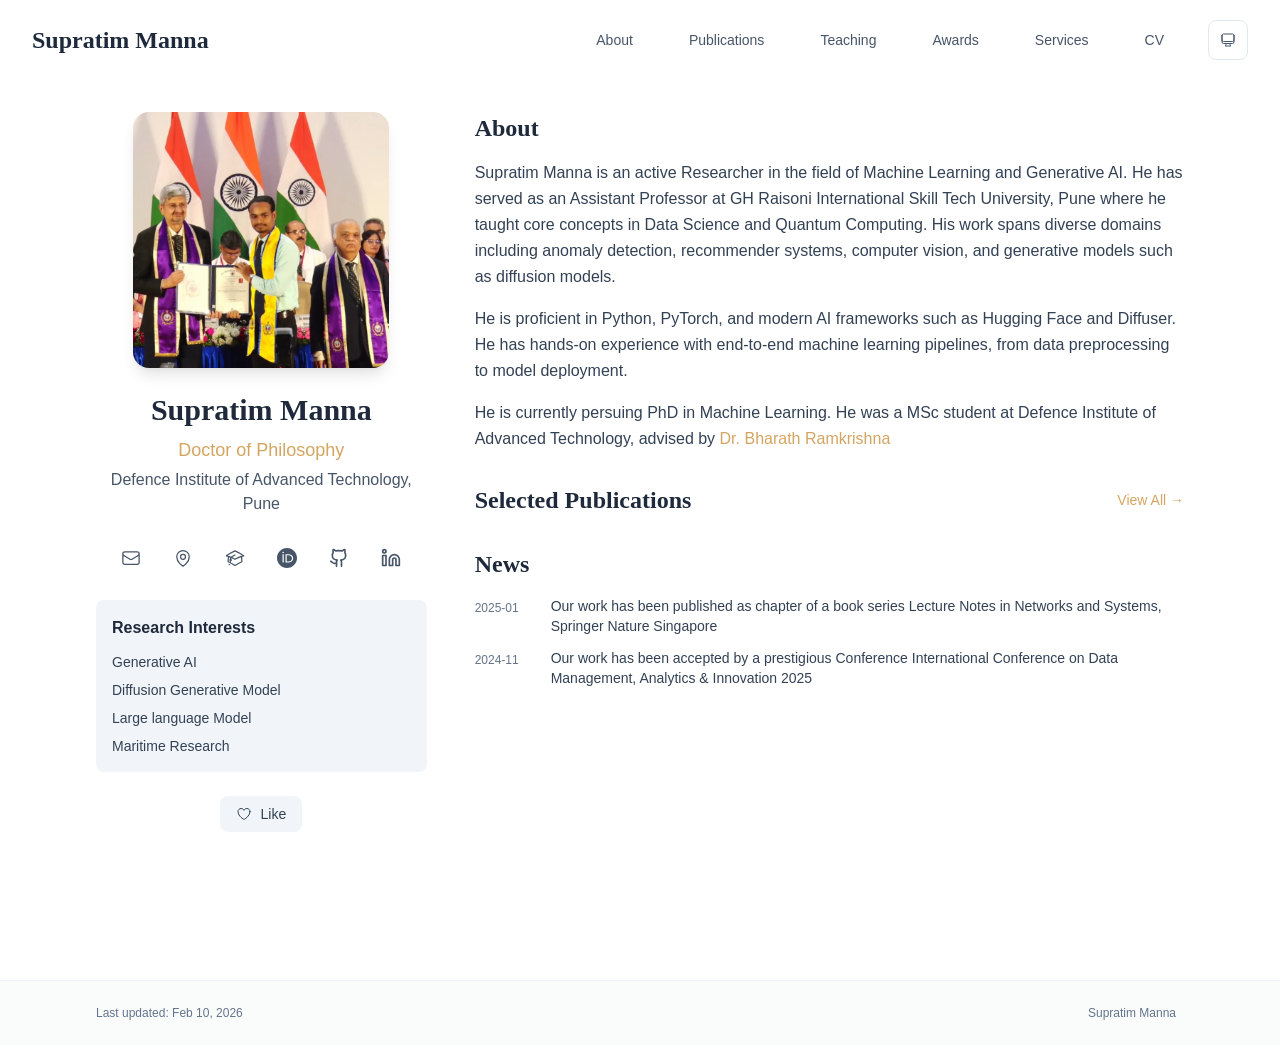
==== index.html @ c7bc778b "Deploy" ====
<!DOCTYPE html><html lang="en" class="scroll-smooth"><head><meta charSet="utf-8"/><meta name="viewport" content="width=device-width, initial-scale=1"/><link rel="preload" as="image" href="/bio.jpg"/><link rel="stylesheet" href="/_next/static/css/f2a56c2fcc7c118e.css" data-precedence="next"/><link rel="preload" as="script" fetchPriority="low" href="/_next/static/chunks/webpack-af78f5c2c11af041.js"/><script src="/_next/static/chunks/4bd1b696-70b6d399998de86a.js" async=""></script><script src="/_next/static/chunks/684-5aaa8290a129f299.js" async=""></script><script src="/_next/static/chunks/main-app-3a4cf48eef5fb56a.js" async=""></script><script src="/_next/static/chunks/17-9c04c9413a9f9f1f.js" async=""></script><script src="/_next/static/chunks/874-6cc630662f3664af.js" async=""></script><script src="/_next/static/chunks/862-15038af301665bb3.js" async=""></script><script src="/_next/static/chunks/app/layout-b18c815199030b2a.js" async=""></script><script src="/_next/static/chunks/178-595a94b9af1e67b5.js" async=""></script><script src="/_next/static/chunks/748-b0753eeaf12cb586.js" async=""></script><script src="/_next/static/chunks/app/page-dafe86aa1d541229.js" async=""></script><link rel="icon" href="/favicon.svg" type="image/svg+xml"/><link rel="dns-prefetch" href="https://google-fonts.jialeliu.com"/><link rel="preconnect" href="https://google-fonts.jialeliu.com" crossorigin=""/><link rel="preload" as="style" href="https://google-fonts.jialeliu.com/css2?family=Inter:wght@300;400;500;600;700&amp;family=Crimson+Text:ital,wght@0,400;0,600;1,400&amp;display=swap"/><link rel="stylesheet" id="gfonts-css" href="https://google-fonts.jialeliu.com/css2?family=Inter:wght@300;400;500;600;700&amp;family=Crimson+Text:ital,wght@0,400;0,600;1,400&amp;display=swap" media="print"/><script>
              (function(){
                var l = document.getElementById('gfonts-css');
                if (!l) return;
                if (l.media !== 'all') {
                  l.addEventListener('load', function(){ try { l.media = 'all'; } catch(e){} });
                }
              })();
            </script><noscript><link rel="stylesheet" href="https://google-fonts.jialeliu.com/css2?family=Inter:wght@300;400;500;600;700&amp;family=Crimson+Text:ital,wght@0,400;0,600;1,400&amp;display=swap"/></noscript><script>
              try {
                const theme = localStorage.getItem('theme-storage');
                const parsed = theme ? JSON.parse(theme) : null;
                const setting = parsed?.state?.theme || 'system';
                const prefersDark = typeof window !== 'undefined' && window.matchMedia && window.matchMedia('(prefers-color-scheme: dark)').matches;
                const effective = setting === 'dark' ? 'dark' : (setting === 'light' ? 'light' : (prefersDark ? 'dark' : 'light'));
                var root = document.documentElement;
                root.classList.add(effective);
                root.setAttribute('data-theme', effective);
              } catch (e) {
                var root = document.documentElement;
                root.classList.add('light');
                root.setAttribute('data-theme', 'light');
              }
            </script><title>Supratim Manna</title><meta name="description" content="PhD in Machine Learning"/><meta name="author" content="Supratim Manna"/><meta name="keywords" content="Supratim Manna,PhD,Research,Defence Institute of Advanced Technology, Pune"/><meta name="creator" content="Supratim Manna"/><meta name="publisher" content="Supratim Manna"/><meta property="og:title" content="Supratim Manna"/><meta property="og:description" content="PhD in Machine Learning"/><meta property="og:site_name" content="Supratim Manna&#x27;s Academic Website"/><meta property="og:locale" content="en_US"/><meta property="og:type" content="website"/><meta name="twitter:card" content="summary"/><meta name="twitter:title" content="Supratim Manna"/><meta name="twitter:description" content="PhD in Machine Learning"/><link rel="icon" href="/favicon.svg"/><script>document.querySelectorAll('body link[rel="icon"], body link[rel="apple-touch-icon"]').forEach(el => document.head.appendChild(el))</script><script src="/_next/static/chunks/polyfills-42372ed130431b0a.js" noModule=""></script></head><body class="font-sans antialiased"><div style="visibility:hidden"><nav class="fixed top-0 left-0 right-0 z-50" data-headlessui-state=""><div class="transition-all duration-300 ease-out bg-transparent" style="transform:translateY(-100px)"><div class="max-w-7xl mx-auto px-4 sm:px-6 lg:px-8"><div class="flex justify-between items-center h-16 lg:h-20"><div class="flex-shrink-0" tabindex="0"><a class="text-xl lg:text-2xl font-serif font-semibold text-primary hover:text-accent transition-colors duration-200" href="/">Supratim Manna</a></div><div class="hidden lg:block"><div class="ml-10 flex items-center space-x-8"><div class="flex items-baseline space-x-8"><a class="relative px-3 py-2 text-sm font-medium transition-all duration-200 rounded hover:bg-accent/10 hover:shadow-sm text-primary" href="/"><span class="relative z-10">About</span><div class="absolute inset-0 bg-accent/10 rounded-lg"></div></a><a class="relative px-3 py-2 text-sm font-medium transition-all duration-200 rounded hover:bg-accent/10 hover:shadow-sm text-neutral-600 hover:text-primary" href="/publications/"><span class="relative z-10">Publications</span></a><a class="relative px-3 py-2 text-sm font-medium transition-all duration-200 rounded hover:bg-accent/10 hover:shadow-sm text-neutral-600 hover:text-primary" href="/teaching/"><span class="relative z-10">Teaching</span></a><a class="relative px-3 py-2 text-sm font-medium transition-all duration-200 rounded hover:bg-accent/10 hover:shadow-sm text-neutral-600 hover:text-primary" href="/awards/"><span class="relative z-10">Awards</span></a><a class="relative px-3 py-2 text-sm font-medium transition-all duration-200 rounded hover:bg-accent/10 hover:shadow-sm text-neutral-600 hover:text-primary" href="/services/"><span class="relative z-10">Services</span></a><a class="relative px-3 py-2 text-sm font-medium transition-all duration-200 rounded hover:bg-accent/10 hover:shadow-sm text-neutral-600 hover:text-primary" href="/cv/"><span class="relative z-10">CV</span></a></div><div class="flex items-center justify-center w-10 h-10 rounded-lg border border-neutral-200 dark:border-[rgba(148,163,184,0.24)] bg-background dark:bg-neutral-800"><div class="w-4 h-4 rounded-full bg-neutral-300 animate-pulse"></div></div></div></div><div class="lg:hidden flex items-center space-x-2"><div class="flex items-center justify-center w-10 h-10 rounded-lg border border-neutral-200 dark:border-[rgba(148,163,184,0.24)] bg-background dark:bg-neutral-800"><div class="w-4 h-4 rounded-full bg-neutral-300 animate-pulse"></div></div><button class="inline-flex items-center justify-center p-2 rounded-md text-neutral-600 hover:text-primary hover:bg-neutral-100 dark:hover:bg-neutral-800 focus:outline-none focus:ring-2 focus:ring-inset focus:ring-accent transition-colors duration-200" id="headlessui-disclosure-button-«R5pdb»" type="button" aria-expanded="false" data-headlessui-state=""><span class="sr-only">Open main menu</span><div><svg xmlns="http://www.w3.org/2000/svg" fill="none" viewBox="0 0 24 24" stroke-width="1.5" stroke="currentColor" aria-hidden="true" data-slot="icon" class="block h-6 w-6"><path stroke-linecap="round" stroke-linejoin="round" d="M3.75 6.75h16.5M3.75 12h16.5m-16.5 5.25h16.5"></path></svg></div></button></div></div></div></div></nav><main class="min-h-screen pt-16 lg:pt-20"><div class="max-w-6xl mx-auto px-4 sm:px-6 lg:px-8 py-8 bg-background min-h-screen"><div class="grid grid-cols-1 lg:grid-cols-3 gap-12"><div class="lg:col-span-1"><div class="sticky top-8" style="opacity:0;transform:translateY(20px)"><div class="w-64 h-64 mx-auto mb-6 rounded-2xl overflow-hidden shadow-lg hover:shadow-xl transition-all duration-200 hover:scale-105"><img alt="Supratim Manna" width="256" height="256" decoding="async" data-nimg="1" class="w-full h-full object-cover object-[32%_center]" style="color:transparent" src="/bio.jpg"/></div><div class="text-center mb-6"><h1 class="text-3xl font-serif font-bold text-primary mb-2">Supratim Manna</h1><p class="text-lg text-accent font-medium mb-1">Doctor of Philosophy</p><p class="text-neutral-600 mb-2">Defence Institute of Advanced Technology, Pune</p></div><div class="flex flex-wrap justify-center gap-3 sm:gap-4 mb-6 relative px-2"><div class="relative"><button class="p-2 sm:p-2 transition-colors duration-200 text-neutral-600 dark:text-neutral-400 hover:text-accent" aria-label="Email"><svg xmlns="http://www.w3.org/2000/svg" fill="none" viewBox="0 0 24 24" stroke-width="1.5" stroke="currentColor" aria-hidden="true" data-slot="icon" class="h-5 w-5"><path stroke-linecap="round" stroke-linejoin="round" d="M21.75 6.75v10.5a2.25 2.25 0 0 1-2.25 2.25h-15a2.25 2.25 0 0 1-2.25-2.25V6.75m19.5 0A2.25 2.25 0 0 0 19.5 4.5h-15a2.25 2.25 0 0 0-2.25 2.25m19.5 0v.243a2.25 2.25 0 0 1-1.07 1.916l-7.5 4.615a2.25 2.25 0 0 1-2.36 0L3.32 8.91a2.25 2.25 0 0 1-1.07-1.916V6.75"></path></svg></button></div><div class="relative"><button class="p-2 sm:p-2 transition-colors duration-200 text-neutral-600 dark:text-neutral-400 hover:text-accent" aria-label="Location"><svg xmlns="http://www.w3.org/2000/svg" fill="none" viewBox="0 0 24 24" stroke-width="1.5" stroke="currentColor" aria-hidden="true" data-slot="icon" class="h-5 w-5"><path stroke-linecap="round" stroke-linejoin="round" d="M15 10.5a3 3 0 1 1-6 0 3 3 0 0 1 6 0Z"></path><path stroke-linecap="round" stroke-linejoin="round" d="M19.5 10.5c0 7.142-7.5 11.25-7.5 11.25S4.5 17.642 4.5 10.5a7.5 7.5 0 1 1 15 0Z"></path></svg></button></div><a href="https://scholar.google.com/citations?hl=en&amp;user=osX4tYMAAAAJ" target="_blank" rel="noopener noreferrer" class="p-2 sm:p-2 text-neutral-600 dark:text-neutral-400 hover:text-accent transition-colors duration-200" aria-label="Google Scholar"><svg xmlns="http://www.w3.org/2000/svg" fill="none" viewBox="0 0 24 24" stroke-width="1.5" stroke="currentColor" aria-hidden="true" data-slot="icon" class="h-5 w-5"><path stroke-linecap="round" stroke-linejoin="round" d="M4.26 10.147a60.438 60.438 0 0 0-.491 6.347A48.62 48.62 0 0 1 12 20.904a48.62 48.62 0 0 1 8.232-4.41 60.46 60.46 0 0 0-.491-6.347m-15.482 0a50.636 50.636 0 0 0-2.658-.813A59.906 59.906 0 0 1 12 3.493a59.903 59.903 0 0 1 10.399 5.84c-.896.248-1.783.52-2.658.814m-15.482 0A50.717 50.717 0 0 1 12 13.489a50.702 50.702 0 0 1 7.74-3.342M6.75 15a.75.75 0 1 0 0-1.5.75.75 0 0 0 0 1.5Zm0 0v-3.675A55.378 55.378 0 0 1 12 8.443m-7.007 11.55A5.981 5.981 0 0 0 6.75 15.75v-1.5"></path></svg></a><a href="https://orcid.org/0009-0005-4505-7611" target="_blank" rel="noopener noreferrer" class="p-2 sm:p-2 text-neutral-600 dark:text-neutral-400 hover:text-accent transition-colors duration-200" aria-label="ORCID"><svg viewBox="0 0 24 24" fill="currentColor" class="h-5 w-5" xmlns="http://www.w3.org/2000/svg"><path d="M12 0C5.372 0 0 5.372 0 12s5.372 12 12 12 12-5.372 12-12S18.628 0 12 0zM7.369 4.378c.525 0 .947.431.947.947s-.422.947-.947.947a.95.95 0 0 1-.947-.947c0-.525.422-.947.947-.947zm-.722 3.038h1.444v10.041H6.647V7.416zm3.562 0h3.9c3.712 0 5.344 2.653 5.344 5.025 0 2.578-2.016 5.025-5.325 5.025h-3.919V7.416zm1.444 1.303v7.444h2.297c3.272 0 4.022-2.484 4.022-3.722 0-2.016-1.284-3.722-4.097-3.722h-2.222z"></path></svg></a><a href="https://github.com/supratim-manna" target="_blank" rel="noopener noreferrer" class="p-2 sm:p-2 text-neutral-600 dark:text-neutral-400 hover:text-accent transition-colors duration-200" aria-label="GitHub"><svg xmlns="http://www.w3.org/2000/svg" width="24" height="24" viewBox="0 0 24 24" fill="none" stroke="currentColor" stroke-width="2" stroke-linecap="round" stroke-linejoin="round" class="lucide lucide-github h-5 w-5" aria-hidden="true"><path d="M15 22v-4a4.8 4.8 0 0 0-1-3.5c3 0 6-2 6-5.5.08-1.25-.27-2.48-1-3.5.28-1.15.28-2.35 0-3.5 0 0-1 0-3 1.5-2.64-.5-5.36-.5-8 0C6 2 5 2 5 2c-.3 1.15-.3 2.35 0 3.5A5.403 5.403 0 0 0 4 9c0 3.5 3 5.5 6 5.5-.39.49-.68 1.05-.85 1.65-.17.6-.22 1.23-.15 1.85v4"></path><path d="M9 18c-4.51 2-5-2-7-2"></path></svg></a><a href="https://www.linkedin.com/in/supratim-manna" target="_blank" rel="noopener noreferrer" class="p-2 sm:p-2 text-neutral-600 dark:text-neutral-400 hover:text-accent transition-colors duration-200" aria-label="LinkedIn"><svg xmlns="http://www.w3.org/2000/svg" width="24" height="24" viewBox="0 0 24 24" fill="none" stroke="currentColor" stroke-width="2" stroke-linecap="round" stroke-linejoin="round" class="lucide lucide-linkedin h-5 w-5" aria-hidden="true"><path d="M16 8a6 6 0 0 1 6 6v7h-4v-7a2 2 0 0 0-2-2 2 2 0 0 0-2 2v7h-4v-7a6 6 0 0 1 6-6z"></path><rect width="4" height="12" x="2" y="9"></rect><circle cx="4" cy="4" r="2"></circle></svg></a></div><div class="bg-neutral-100 dark:bg-neutral-800 rounded-lg p-4 mb-6 hover:shadow-lg transition-all duration-200 hover:scale-[1.02]"><h3 class="font-semibold text-primary mb-3">Research Interests</h3><div class="space-y-2 text-sm text-neutral-700 dark:text-neutral-500"><div>Generative AI</div><div>Diffusion Generative Model</div><div>Large language Model</div><div>Maritime Research</div></div></div><div class="flex justify-center"><div class="relative"><button class="flex items-center space-x-2 px-4 py-2 rounded-lg font-medium text-sm transition-all duration-200 bg-neutral-100 dark:bg-neutral-800 text-neutral-700 dark:text-neutral-500 hover:bg-red-50 dark:hover:bg-red-900/20 hover:text-red-600 dark:hover:text-red-400 cursor-pointer" tabindex="0"><svg xmlns="http://www.w3.org/2000/svg" fill="none" viewBox="0 0 24 24" stroke-width="1.5" stroke="currentColor" aria-hidden="true" data-slot="icon" class="h-4 w-4"><path stroke-linecap="round" stroke-linejoin="round" d="M21 8.25c0-2.485-2.099-4.5-4.688-4.5-1.935 0-3.597 1.126-4.312 2.733-.715-1.607-2.377-2.733-4.313-2.733C5.1 3.75 3 5.765 3 8.25c0 7.22 9 12 9 12s9-4.78 9-12Z"></path></svg><span>Like</span></button></div></div></div></div><div class="lg:col-span-2 space-y-8"><section id="about" class="scroll-mt-24 space-y-8"><section style="opacity:0;transform:translateY(20px)"><h2 class="text-2xl font-serif font-bold text-primary mb-4">About</h2><div class="text-neutral-700 dark:text-neutral-600 leading-relaxed"><p class="mb-4 last:mb-0">Supratim Manna is an active Researcher in the field of Machine Learning and Generative AI. He has served as an Assistant Professor at GH Raisoni International Skill Tech University, Pune where he taught core concepts in Data Science and Quantum Computing. His work spans diverse domains including anomaly detection, recommender systems, computer vision, and generative models such as diffusion models.</p>
<p class="mb-4 last:mb-0">He is proficient in Python, PyTorch, and modern AI frameworks such as Hugging Face and Diffuser. He has hands-on experience with end-to-end machine learning pipelines, from data preprocessing to model deployment.</p>
<p class="mb-4 last:mb-0">He is currently persuing PhD in Machine Learning. He was a MSc student at Defence Institute of Advanced Technology, advised by <a href="https://scholar.google.com/citations?user=rbNfVycAAAAJ&amp;hl=en" node="[object Object]" target="_blank" rel="noopener noreferrer" class="text-accent font-medium transition-all duration-200 rounded hover:bg-accent/10 hover:shadow-sm">Dr. Bharath Ramkrishna</a></p></div></section><section style="opacity:0;transform:translateY(20px)"><div class="flex items-center justify-between mb-4"><h2 class="text-2xl font-serif font-bold text-primary">Selected Publications</h2><a class="text-accent hover:text-accent-dark text-sm font-medium transition-all duration-200 rounded hover:bg-accent/10 hover:shadow-sm" href="/publications/">View All →</a></div><div class="space-y-4"></div></section><section style="opacity:0;transform:translateY(20px)"><h2 class="text-2xl font-serif font-bold text-primary mb-4">News</h2><div class="space-y-3"><div class="flex items-start space-x-3"><span class="text-xs text-neutral-500 mt-1 w-16 flex-shrink-0">2025-01</span><p class="text-sm text-neutral-700">Our work has been published as chapter of a book series Lecture Notes in Networks and Systems, Springer Nature Singapore</p></div><div class="flex items-start space-x-3"><span class="text-xs text-neutral-500 mt-1 w-16 flex-shrink-0">2024-11</span><p class="text-sm text-neutral-700">Our work has been accepted by a prestigious Conference International Conference on Data Management, Analytics &amp; Innovation 2025</p></div></div></section></section></div></div></div><!--$--><!--/$--><!--$--><!--/$--></main><footer class="border-t border-neutral-200/50 bg-neutral-50/50 dark:bg-neutral-900/50 dark:border-neutral-700/50"><div class="max-w-6xl mx-auto px-4 sm:px-6 lg:px-8 py-6"><div class="flex flex-col sm:flex-row justify-between items-center gap-2"><p class="text-xs text-neutral-500">Last updated: <!-- -->Feb 10, 2026</p><p class="text-xs text-neutral-500 flex items-center"><a href="https://supratim-manna.github.io/" target="_blank" rel="noopener noreferrer">Supratim Manna</a><span class="ml-2"></span></p></div></div></footer></div><script src="/_next/static/chunks/webpack-af78f5c2c11af041.js" async=""></script><script>(self.__next_f=self.__next_f||[]).push([0])</script><script>self.__next_f.push([1,"1:\"$Sreact.fragment\"\n2:I[3719,[\"17\",\"static/chunks/17-9c04c9413a9f9f1f.js\",\"874\",\"static/chunks/874-6cc630662f3664af.js\",\"862\",\"static/chunks/862-15038af301665bb3.js\",\"177\",\"static/chunks/app/layout-b18c815199030b2a.js\"],\"ThemeProvider\"]\n3:I[768,[\"17\",\"static/chunks/17-9c04c9413a9f9f1f.js\",\"874\",\"static/chunks/874-6cc630662f3664af.js\",\"862\",\"static/chunks/862-15038af301665bb3.js\",\"177\",\"static/chunks/app/layout-b18c815199030b2a.js\"],\"default\"]\n4:I[7555,[],\"\"]\n5:I[1295,[],\"\"]\n6:I[2548,[\"17\",\"static/chunks/17-9c04c9413a9f9f1f.js\",\"874\",\"static/chunks/874-6cc630662f3664af.js\",\"862\",\"static/chunks/862-15038af301665bb3.js\",\"177\",\"static/chunks/app/layout-b18c815199030b2a.js\"],\"default\"]\n7:I[7437,[\"17\",\"static/chunks/17-9c04c9413a9f9f1f.js\",\"178\",\"static/chunks/178-595a94b9af1e67b5.js\",\"874\",\"static/chunks/874-6cc630662f3664af.js\",\"748\",\"static/chunks/748-b0753eeaf12cb586.js\",\"974\",\"static/chunks/app/page-dafe86aa1d541229.js\"],\"default\"]\n8:I[9507,[\"17\",\"static/chunks/17-9c04c9413a9f9f1f.js\",\"178\",\"static/chunks/178-595a94b9af1e67b5.js\",\"874\",\"static/chunks/874-6cc630662f3664af.js\",\"748\",\"static/chunks/748-b0753eeaf12cb586.js\",\"974\",\"static/chunks/app/page-dafe86aa1d541229.js\"],\"default\"]\n9:I[5218,[\"17\",\"static/chunks/17-9c04c9413a9f9f1f.js\",\"178\",\"static/chunks/178-595a94b9af1e67b5.js\",\"874\",\"static/chunks/874-6cc630662f3664af.js\",\"748\",\"static/chunks/748-b0753eeaf12cb586.js\",\"974\",\"static/chunks/app/page-dafe86aa1d541229.js\"],\"default\"]\na:I[1990,[\"17\",\"static/chunks/17-9c04c9413a9f9f1f.js\",\"178\",\"static/chunks/178-595a94b9af1e67b5.js\",\"874\",\"static/chunks/874-6cc630662f3664af.js\",\"748\",\"static/chunks/748-b0753eeaf12cb586.js\",\"974\",\"static/chunks/app/page-dafe86aa1d541229.js\"],\"default\"]\nb:I[9665,[],\"MetadataBoundary\"]\nd:I[9665,[],\"OutletBoundary\"]\n10:I[4911,[],\"AsyncMetadataOutlet\"]\n12:I[9665,[],\"ViewportBoundary\"]\n14:I[6614,[],\"\"]\n:HL[\"/_next/static/css/f2a56c2fcc7c118e.css\",\"style\"]\n"])</script><script>self.__next_f.push([1,"0:{\"P\":null,\"b\":\"uEw9kk-l7_0oUE-rxdLAy\",\"p\":\"\",\"c\":[\"\",\"\"],\"i\":false,\"f\":[[[\"\",{\"children\":[\"__PAGE__\",{}]},\"$undefined\",\"$undefined\",true],[\"\",[\"$\",\"$1\",\"c\",{\"children\":[[[\"$\",\"link\",\"0\",{\"rel\":\"stylesheet\",\"href\":\"/_next/static/css/f2a56c2fcc7c118e.css\",\"precedence\":\"next\",\"crossOrigin\":\"$undefined\",\"nonce\":\"$undefined\"}]],[\"$\",\"html\",null,{\"lang\":\"en\",\"className\":\"scroll-smooth\",\"suppressHydrationWarning\":true,\"children\":[[\"$\",\"head\",null,{\"children\":[[\"$\",\"link\",null,{\"rel\":\"icon\",\"href\":\"/favicon.svg\",\"type\":\"image/svg+xml\"}],[\"$\",\"link\",null,{\"rel\":\"dns-prefetch\",\"href\":\"https://google-fonts.jialeliu.com\"}],[\"$\",\"link\",null,{\"rel\":\"preconnect\",\"href\":\"https://google-fonts.jialeliu.com\",\"crossOrigin\":\"\"}],[\"$\",\"link\",null,{\"rel\":\"preload\",\"as\":\"style\",\"href\":\"https://google-fonts.jialeliu.com/css2?family=Inter:wght@300;400;500;600;700\u0026family=Crimson+Text:ital,wght@0,400;0,600;1,400\u0026display=swap\"}],[\"$\",\"link\",null,{\"rel\":\"stylesheet\",\"id\":\"gfonts-css\",\"href\":\"https://google-fonts.jialeliu.com/css2?family=Inter:wght@300;400;500;600;700\u0026family=Crimson+Text:ital,wght@0,400;0,600;1,400\u0026display=swap\",\"media\":\"print\"}],[\"$\",\"script\",null,{\"dangerouslySetInnerHTML\":{\"__html\":\"\\n              (function(){\\n                var l = document.getElementById('gfonts-css');\\n                if (!l) return;\\n                if (l.media !== 'all') {\\n                  l.addEventListener('load', function(){ try { l.media = 'all'; } catch(e){} });\\n                }\\n              })();\\n            \"}}],[\"$\",\"noscript\",null,{\"children\":[\"$\",\"link\",null,{\"rel\":\"stylesheet\",\"href\":\"https://google-fonts.jialeliu.com/css2?family=Inter:wght@300;400;500;600;700\u0026family=Crimson+Text:ital,wght@0,400;0,600;1,400\u0026display=swap\"}]}],[\"$\",\"script\",null,{\"dangerouslySetInnerHTML\":{\"__html\":\"\\n              try {\\n                const theme = localStorage.getItem('theme-storage');\\n                const parsed = theme ? JSON.parse(theme) : null;\\n                const setting = parsed?.state?.theme || 'system';\\n                const prefersDark = typeof window !== 'undefined' \u0026\u0026 window.matchMedia \u0026\u0026 window.matchMedia('(prefers-color-scheme: dark)').matches;\\n                const effective = setting === 'dark' ? 'dark' : (setting === 'light' ? 'light' : (prefersDark ? 'dark' : 'light'));\\n                var root = document.documentElement;\\n                root.classList.add(effective);\\n                root.setAttribute('data-theme', effective);\\n              } catch (e) {\\n                var root = document.documentElement;\\n                root.classList.add('light');\\n                root.setAttribute('data-theme', 'light');\\n              }\\n            \"}}]]}],[\"$\",\"body\",null,{\"className\":\"font-sans antialiased\",\"children\":[\"$\",\"$L2\",null,{\"children\":[[\"$\",\"$L3\",null,{\"items\":[{\"title\":\"About\",\"type\":\"page\",\"target\":\"about\",\"href\":\"/\"},{\"title\":\"Publications\",\"type\":\"page\",\"target\":\"publications\",\"href\":\"/publications\"},{\"title\":\"Teaching\",\"type\":\"page\",\"target\":\"teaching\",\"href\":\"/teaching\"},{\"title\":\"Awards\",\"type\":\"page\",\"target\":\"awards\",\"href\":\"/awards\"},{\"title\":\"Services\",\"type\":\"page\",\"target\":\"services\",\"href\":\"/services\"},{\"title\":\"CV\",\"type\":\"page\",\"target\":\"cv\",\"href\":\"/cv\"}],\"siteTitle\":\"Supratim Manna\",\"enableOnePageMode\":false}],[\"$\",\"main\",null,{\"className\":\"min-h-screen pt-16 lg:pt-20\",\"children\":[\"$\",\"$L4\",null,{\"parallelRouterKey\":\"children\",\"error\":\"$undefined\",\"errorStyles\":\"$undefined\",\"errorScripts\":\"$undefined\",\"template\":[\"$\",\"$L5\",null,{}],\"templateStyles\":\"$undefined\",\"templateScripts\":\"$undefined\",\"notFound\":[[[\"$\",\"title\",null,{\"children\":\"404: This page could not be found.\"}],[\"$\",\"div\",null,{\"style\":{\"fontFamily\":\"system-ui,\\\"Segoe UI\\\",Roboto,Helvetica,Arial,sans-serif,\\\"Apple Color Emoji\\\",\\\"Segoe UI Emoji\\\"\",\"height\":\"100vh\",\"textAlign\":\"center\",\"display\":\"flex\",\"flexDirection\":\"column\",\"alignItems\":\"center\",\"justifyContent\":\"center\"},\"children\":[\"$\",\"div\",null,{\"children\":[[\"$\",\"style\",null,{\"dangerouslySetInnerHTML\":{\"__html\":\"body{color:#000;background:#fff;margin:0}.next-error-h1{border-right:1px solid rgba(0,0,0,.3)}@media (prefers-color-scheme:dark){body{color:#fff;background:#000}.next-error-h1{border-right:1px solid rgba(255,255,255,.3)}}\"}}],[\"$\",\"h1\",null,{\"className\":\"next-error-h1\",\"style\":{\"display\":\"inline-block\",\"margin\":\"0 20px 0 0\",\"padding\":\"0 23px 0 0\",\"fontSize\":24,\"fontWeight\":500,\"verticalAlign\":\"top\",\"lineHeight\":\"49px\"},\"children\":404}],[\"$\",\"div\",null,{\"style\":{\"display\":\"inline-block\"},\"children\":[\"$\",\"h2\",null,{\"style\":{\"fontSize\":14,\"fontWeight\":400,\"lineHeight\":\"49px\",\"margin\":0},\"children\":\"This page could not be found.\"}]}]]}]}]],[]],\"forbidden\":\"$undefined\",\"unauthorized\":\"$undefined\"}]}],[\"$\",\"$L6\",null,{\"lastUpdated\":\"Feb 10, 2026\"}]]}]}]]}]]}],{\"children\":[\"__PAGE__\",[\"$\",\"$1\",\"c\",{\"children\":[[\"$\",\"div\",null,{\"className\":\"max-w-6xl mx-auto px-4 sm:px-6 lg:px-8 py-8 bg-background min-h-screen\",\"children\":[\"$\",\"div\",null,{\"className\":\"grid grid-cols-1 lg:grid-cols-3 gap-12\",\"children\":[[\"$\",\"div\",null,{\"className\":\"lg:col-span-1\",\"children\":[\"$\",\"$L7\",null,{\"author\":{\"name\":\"Supratim Manna\",\"title\":\"Doctor of Philosophy\",\"institution\":\"Defence Institute of Advanced Technology, Pune\",\"avatar\":\"/bio.jpg\"},\"social\":{\"email\":\"supratimmannas7@gmail.com\",\"location\":\"Pune, India\",\"location_url\":\"https://maps.google.com\",\"location_details\":[\"Pune, India\"],\"google_scholar\":\"https://scholar.google.com/citations?hl=en\u0026user=osX4tYMAAAAJ\",\"orcid\":\"https://orcid.org/0009-0005-4505-7611\",\"github\":\"https://github.com/supratim-manna\",\"linkedin\":\"https://www.linkedin.com/in/supratim-manna\"},\"features\":{\"enable_likes\":true,\"enable_one_page_mode\":false},\"researchInterests\":[\"Generative AI\",\"Diffusion Generative Model\",\"Large language Model\",\"Maritime Research\"]}]}],[\"$\",\"div\",null,{\"className\":\"lg:col-span-2 space-y-8\",\"children\":[[\"$\",\"section\",\"about\",{\"id\":\"about\",\"className\":\"scroll-mt-24 space-y-8\",\"children\":[[[\"$\",\"$L8\",\"about\",{\"content\":\"Supratim Manna is an active Researcher in the field of Machine Learning and Generative AI. He has served as an Assistant Professor at GH Raisoni International Skill Tech University, Pune where he taught core concepts in Data Science and Quantum Computing. His work spans diverse domains including anomaly detection, recommender systems, computer vision, and generative models such as diffusion models.\\r\\n\\r\\nHe is proficient in Python, PyTorch, and modern AI frameworks such as Hugging Face and Diffuser. He has hands-on experience with end-to-end machine learning pipelines, from data preprocessing to model deployment.\\r\\n\\r\\nHe is currently persuing PhD in Machine Learning. He was a MSc student at Defence Institute of Advanced Technology, advised by [Dr. Bharath Ramkrishna](https://scholar.google.com/citations?user=rbNfVycAAAAJ\u0026hl=en)\",\"title\":\"About\"}],[\"$\",\"$L9\",\"featured_publications\",{\"publications\":[],\"title\":\"Selected Publications\",\"enableOnePageMode\":false}],[\"$\",\"$La\",\"news\",{\"items\":[{\"date\":\"2025-01\",\"content\":\"Our work has been published as chapter of a book series Lecture Notes in Networks and Systems, Springer Nature Singapore\"},{\"date\":\"2024-11\",\"content\":\"Our work has been accepted by a prestigious Conference International Conference on Data Management, Analytics \u0026 Innovation 2025\"}],\"title\":\"News\"}]],false,false,false]}]]}]]}]}],[\"$\",\"$Lb\",null,{\"children\":\"$Lc\"}],null,[\"$\",\"$Ld\",null,{\"children\":[\"$Le\",\"$Lf\",[\"$\",\"$L10\",null,{\"promise\":\"$@11\"}]]}]]}],{},null,false]},null,false],[\"$\",\"$1\",\"h\",{\"children\":[null,[\"$\",\"$1\",\"BSAc2srTFmq8z7tE3D5fx\",{\"children\":[[\"$\",\"$L12\",null,{\"children\":\"$L13\"}],null]}],null]}],false]],\"m\":\"$undefined\",\"G\":[\"$14\",\"$undefined\"],\"s\":false,\"S\":true}\n"])</script><script>self.__next_f.push([1,"15:\"$Sreact.suspense\"\n16:I[4911,[],\"AsyncMetadata\"]\nc:[\"$\",\"$15\",null,{\"fallback\":null,\"children\":[\"$\",\"$L16\",null,{\"promise\":\"$@17\"}]}]\n"])</script><script>self.__next_f.push([1,"f:null\n"])</script><script>self.__next_f.push([1,"13:[[\"$\",\"meta\",\"0\",{\"charSet\":\"utf-8\"}],[\"$\",\"meta\",\"1\",{\"name\":\"viewport\",\"content\":\"width=device-width, initial-scale=1\"}]]\ne:null\n"])</script><script>self.__next_f.push([1,"17:{\"metadata\":[[\"$\",\"title\",\"0\",{\"children\":\"Supratim Manna\"}],[\"$\",\"meta\",\"1\",{\"name\":\"description\",\"content\":\"PhD in Machine Learning\"}],[\"$\",\"meta\",\"2\",{\"name\":\"author\",\"content\":\"Supratim Manna\"}],[\"$\",\"meta\",\"3\",{\"name\":\"keywords\",\"content\":\"Supratim Manna,PhD,Research,Defence Institute of Advanced Technology, Pune\"}],[\"$\",\"meta\",\"4\",{\"name\":\"creator\",\"content\":\"Supratim Manna\"}],[\"$\",\"meta\",\"5\",{\"name\":\"publisher\",\"content\":\"Supratim Manna\"}],[\"$\",\"meta\",\"6\",{\"property\":\"og:title\",\"content\":\"Supratim Manna\"}],[\"$\",\"meta\",\"7\",{\"property\":\"og:description\",\"content\":\"PhD in Machine Learning\"}],[\"$\",\"meta\",\"8\",{\"property\":\"og:site_name\",\"content\":\"Supratim Manna's Academic Website\"}],[\"$\",\"meta\",\"9\",{\"property\":\"og:locale\",\"content\":\"en_US\"}],[\"$\",\"meta\",\"10\",{\"property\":\"og:type\",\"content\":\"website\"}],[\"$\",\"meta\",\"11\",{\"name\":\"twitter:card\",\"content\":\"summary\"}],[\"$\",\"meta\",\"12\",{\"name\":\"twitter:title\",\"content\":\"Supratim Manna\"}],[\"$\",\"meta\",\"13\",{\"name\":\"twitter:description\",\"content\":\"PhD in Machine Learning\"}],[\"$\",\"link\",\"14\",{\"rel\":\"icon\",\"href\":\"/favicon.svg\"}]],\"error\":null,\"digest\":\"$undefined\"}\n11:{\"metadata\":\"$17:metadata\",\"error\":null,\"digest\":\"$undefined\"}\n"])</script></body></html>
---- _next/static/css/f2a56c2fcc7c118e.css ----
/*! tailwindcss v4.1.10 | MIT License | https://tailwindcss.com */@layer properties{@supports (((-webkit-hyphens:none)) and (not (margin-trim:inline))) or ((-moz-orient:inline) and (not (color:rgb(from red r g b)))){*,::backdrop,:after,:before{--tw-translate-x:0;--tw-translate-y:0;--tw-translate-z:0;--tw-rotate-x:initial;--tw-rotate-y:initial;--tw-rotate-z:initial;--tw-skew-x:initial;--tw-skew-y:initial;--tw-space-y-reverse:0;--tw-space-x-reverse:0;--tw-border-style:solid;--tw-leading:initial;--tw-font-weight:initial;--tw-shadow:0 0 #0000;--tw-shadow-color:initial;--tw-shadow-alpha:100%;--tw-inset-shadow:0 0 #0000;--tw-inset-shadow-color:initial;--tw-inset-shadow-alpha:100%;--tw-ring-color:initial;--tw-ring-shadow:0 0 #0000;--tw-inset-ring-color:initial;--tw-inset-ring-shadow:0 0 #0000;--tw-ring-inset:initial;--tw-ring-offset-width:0px;--tw-ring-offset-color:#fff;--tw-ring-offset-shadow:0 0 #0000;--tw-blur:initial;--tw-brightness:initial;--tw-contrast:initial;--tw-grayscale:initial;--tw-hue-rotate:initial;--tw-invert:initial;--tw-opacity:initial;--tw-saturate:initial;--tw-sepia:initial;--tw-drop-shadow:initial;--tw-drop-shadow-color:initial;--tw-drop-shadow-alpha:100%;--tw-drop-shadow-size:initial;--tw-backdrop-blur:initial;--tw-backdrop-brightness:initial;--tw-backdrop-contrast:initial;--tw-backdrop-grayscale:initial;--tw-backdrop-hue-rotate:initial;--tw-backdrop-invert:initial;--tw-backdrop-opacity:initial;--tw-backdrop-saturate:initial;--tw-backdrop-sepia:initial;--tw-duration:initial;--tw-ease:initial;--tw-scale-x:1;--tw-scale-y:1;--tw-scale-z:1}}}@layer theme{:host,:root{--font-sans:"Inter",-apple-system,BlinkMacSystemFont,"Segoe UI",Roboto,sans-serif;--color-red-50:oklch(97.1% .013 17.38);--color-red-400:oklch(70.4% .191 22.216);--color-red-600:oklch(57.7% .245 27.325);--color-red-900:oklch(39.6% .141 25.723);--color-white:#fff;--spacing:.25rem;--container-2xl:42rem;--container-3xl:48rem;--container-4xl:56rem;--container-6xl:72rem;--container-7xl:80rem;--text-xs:.75rem;--text-xs--line-height:calc(1/.75);--text-sm:.875rem;--text-sm--line-height:calc(1.25/.875);--text-base:1rem;--text-base--line-height:calc(1.5/1);--text-lg:1.125rem;--text-lg--line-height:calc(1.75/1.125);--text-xl:1.25rem;--text-xl--line-height:calc(1.75/1.25);--text-2xl:1.5rem;--text-2xl--line-height:calc(2/1.5);--text-3xl:1.875rem;--text-3xl--line-height:calc(2.25/1.875);--text-4xl:2.25rem;--text-4xl--line-height:calc(2.5/2.25);--font-weight-medium:500;--font-weight-semibold:600;--font-weight-bold:700;--leading-tight:1.25;--leading-relaxed:1.625;--radius-md:.375rem;--radius-lg:.5rem;--radius-xl:.75rem;--radius-2xl:1rem;--ease-out:cubic-bezier(0,0,.2,1);--animate-pulse:pulse 2s cubic-bezier(.4,0,.6,1)infinite;--blur-xl:24px;--aspect-video:16/9;--default-transition-duration:.15s;--default-transition-timing-function:cubic-bezier(.4,0,.2,1);--default-font-family:"Inter",-apple-system,BlinkMacSystemFont,"Segoe UI",Roboto,sans-serif;--default-mono-font-family:"SF Mono",Monaco,"Cascadia Code","Roboto Mono",Consolas,"Courier New",monospace;--line-height-normal:1.5;--shadow-glass:0 8px 32px 0 #1f26875e}}@layer base{*,::backdrop,:after,:before{box-sizing:border-box;border:0 solid;margin:0;padding:0}::file-selector-button{box-sizing:border-box;border:0 solid;margin:0;padding:0}:host,html{-webkit-text-size-adjust:100%;tab-size:4;line-height:1.5;font-family:var(--default-font-family,ui-sans-serif,system-ui,sans-serif,"Apple Color Emoji","Segoe UI Emoji","Segoe UI Symbol","Noto Color Emoji");font-feature-settings:var(--default-font-feature-settings,normal);font-variation-settings:var(--default-font-variation-settings,normal);-webkit-tap-highlight-color:transparent}hr{height:0;color:inherit;border-top-width:1px}abbr:where([title]){-webkit-text-decoration:underline dotted;text-decoration:underline dotted}h1,h2,h3,h4,h5,h6{font-size:inherit;font-weight:inherit}a{color:inherit;-webkit-text-decoration:inherit;text-decoration:inherit}b,strong{font-weight:bolder}code,kbd,pre,samp{font-family:var(--default-mono-font-family,ui-monospace,SFMono-Regular,Menlo,Monaco,Consolas,"Liberation Mono","Courier New",monospace);font-feature-settings:var(--default-mono-font-feature-settings,normal);font-variation-settings:var(--default-mono-font-variation-settings,normal);font-size:1em}small{font-size:80%}sub,sup{vertical-align:baseline;font-size:75%;line-height:0;position:relative}sub{bottom:-.25em}sup{top:-.5em}table{text-indent:0;border-color:inherit;border-collapse:collapse}:-moz-focusring{outline:auto}progress{vertical-align:baseline}summary{display:list-item}menu,ol,ul{list-style:none}audio,canvas,embed,iframe,img,object,svg,video{vertical-align:middle;display:block}img,video{max-width:100%;height:auto}button,input,optgroup,select,textarea{font:inherit;font-feature-settings:inherit;font-variation-settings:inherit;letter-spacing:inherit;color:inherit;opacity:1;background-color:#0000;border-radius:0}::file-selector-button{font:inherit;font-feature-settings:inherit;font-variation-settings:inherit;letter-spacing:inherit;color:inherit;opacity:1;background-color:#0000;border-radius:0}:where(select:is([multiple],[size])) optgroup{font-weight:bolder}:where(select:is([multiple],[size])) optgroup option{padding-inline-start:20px}::file-selector-button{margin-inline-end:4px}::placeholder{opacity:1}@supports (not ((-webkit-appearance:-apple-pay-button))) or (contain-intrinsic-size:1px){::placeholder{color:currentColor}@supports (color:color-mix(in lab,red,red)){::placeholder{color:color-mix(in oklab,currentcolor 50%,transparent)}}}textarea{resize:vertical}::-webkit-search-decoration{-webkit-appearance:none}::-webkit-date-and-time-value{min-height:1lh;text-align:inherit}::-webkit-datetime-edit{display:inline-flex}::-webkit-datetime-edit-fields-wrapper{padding:0}::-webkit-datetime-edit,::-webkit-datetime-edit-year-field{padding-block:0}::-webkit-datetime-edit-day-field,::-webkit-datetime-edit-month-field{padding-block:0}::-webkit-datetime-edit-hour-field,::-webkit-datetime-edit-minute-field{padding-block:0}::-webkit-datetime-edit-millisecond-field,::-webkit-datetime-edit-second-field{padding-block:0}::-webkit-datetime-edit-meridiem-field{padding-block:0}:-moz-ui-invalid{box-shadow:none}button,input:where([type=button],[type=reset],[type=submit]){appearance:button}::file-selector-button{appearance:button}::-webkit-inner-spin-button,::-webkit-outer-spin-button{height:auto}[hidden]:where(:not([hidden=until-found])){display:none!important}}@layer components;@layer utilities{.sr-only{clip:rect(0,0,0,0);white-space:nowrap;border-width:0;width:1px;height:1px;margin:-1px;padding:0;overflow:hidden}.absolute,.sr-only{position:absolute}.fixed{position:fixed}.relative{position:relative}.static{position:static}.sticky{position:sticky}.inset-0{inset:calc(var(--spacing)*0)}.top-0{top:calc(var(--spacing)*0)}.top-1\/2{top:50%}.top-2{top:calc(var(--spacing)*2)}.top-8{top:calc(var(--spacing)*8)}.top-full{top:100%}.right-0{right:calc(var(--spacing)*0)}.right-2{right:calc(var(--spacing)*2)}.left-0{left:calc(var(--spacing)*0)}.left-1\/2{left:50%}.left-3{left:calc(var(--spacing)*3)}.z-10{z-index:10}.z-20{z-index:20}.z-40{z-index:40}.z-50{z-index:50}.mx-auto{margin-inline:auto}.my-4{margin-block:calc(var(--spacing)*4)}.mt-1{margin-top:calc(var(--spacing)*1)}.mt-2{margin-top:calc(var(--spacing)*2)}.mt-4{margin-top:calc(var(--spacing)*4)}.mt-6{margin-top:calc(var(--spacing)*6)}.mt-8{margin-top:calc(var(--spacing)*8)}.mt-auto{margin-top:auto}.mr-1{margin-right:calc(var(--spacing)*1)}.mr-1\.5{margin-right:calc(var(--spacing)*1.5)}.mr-2{margin-right:calc(var(--spacing)*2)}.mb-1{margin-bottom:calc(var(--spacing)*1)}.mb-2{margin-bottom:calc(var(--spacing)*2)}.mb-3{margin-bottom:calc(var(--spacing)*3)}.mb-4{margin-bottom:calc(var(--spacing)*4)}.mb-6{margin-bottom:calc(var(--spacing)*6)}.mb-8{margin-bottom:calc(var(--spacing)*8)}.ml-0{margin-left:calc(var(--spacing)*0)}.ml-2{margin-left:calc(var(--spacing)*2)}.ml-4{margin-left:calc(var(--spacing)*4)}.ml-10{margin-left:calc(var(--spacing)*10)}.line-clamp-2{-webkit-line-clamp:2}.line-clamp-2,.line-clamp-3{-webkit-box-orient:vertical;display:-webkit-box;overflow:hidden}.line-clamp-3{-webkit-line-clamp:3}.block{display:block}.contents{display:contents}.flex{display:flex}.grid{display:grid}.hidden{display:none}.inline-flex{display:inline-flex}.aspect-video{aspect-ratio:var(--aspect-video)}.h-0{height:calc(var(--spacing)*0)}.h-2\.5{height:calc(var(--spacing)*2.5)}.h-3{height:calc(var(--spacing)*3)}.h-4{height:calc(var(--spacing)*4)}.h-5{height:calc(var(--spacing)*5)}.h-6{height:calc(var(--spacing)*6)}.h-10{height:calc(var(--spacing)*10)}.h-16{height:calc(var(--spacing)*16)}.h-64{height:calc(var(--spacing)*64)}.h-full{height:100%}.min-h-screen{min-height:100vh}.w-0{width:calc(var(--spacing)*0)}.w-2\.5{width:calc(var(--spacing)*2.5)}.w-3{width:calc(var(--spacing)*3)}.w-4{width:calc(var(--spacing)*4)}.w-5{width:calc(var(--spacing)*5)}.w-6{width:calc(var(--spacing)*6)}.w-10{width:calc(var(--spacing)*10)}.w-16{width:calc(var(--spacing)*16)}.w-32{width:calc(var(--spacing)*32)}.w-64{width:calc(var(--spacing)*64)}.w-full{width:100%}.max-w-2xl{max-width:var(--container-2xl)}.max-w-3xl{max-width:var(--container-3xl)}.max-w-4xl{max-width:var(--container-4xl)}.max-w-6xl{max-width:var(--container-6xl)}.max-w-7xl{max-width:var(--container-7xl)}.max-w-\[calc\(100vw-2rem\)\]{max-width:calc(100vw - 2rem)}.flex-shrink-0{flex-shrink:0}.flex-grow{flex-grow:1}.-translate-x-1\/2{--tw-translate-x:calc(calc(1/2*100%)*-1)}.-translate-x-1\/2,.-translate-y-1\/2{translate:var(--tw-translate-x)var(--tw-translate-y)}.-translate-y-1\/2{--tw-translate-y:calc(calc(1/2*100%)*-1)}.-translate-y-full{--tw-translate-y:-100%;translate:var(--tw-translate-x)var(--tw-translate-y)}.transform{transform:var(--tw-rotate-x,)var(--tw-rotate-y,)var(--tw-rotate-z,)var(--tw-skew-x,)var(--tw-skew-y,)}.animate-pulse{animation:var(--animate-pulse)}.cursor-pointer{cursor:pointer}.scroll-mt-24{scroll-margin-top:calc(var(--spacing)*24)}.list-inside{list-style-position:inside}.list-decimal{list-style-type:decimal}.list-disc{list-style-type:disc}.grid-cols-1{grid-template-columns:repeat(1,minmax(0,1fr))}.flex-col{flex-direction:column}.flex-wrap{flex-wrap:wrap}.items-baseline{align-items:baseline}.items-center{align-items:center}.items-start{align-items:flex-start}.justify-between{justify-content:space-between}.justify-center{justify-content:center}.gap-2{gap:calc(var(--spacing)*2)}.gap-3{gap:calc(var(--spacing)*3)}.gap-4{gap:calc(var(--spacing)*4)}.gap-6{gap:calc(var(--spacing)*6)}.gap-12{gap:calc(var(--spacing)*12)}:where(.space-y-1>:not(:last-child)){--tw-space-y-reverse:0;margin-block-start:calc(calc(var(--spacing)*1)*var(--tw-space-y-reverse));margin-block-end:calc(calc(var(--spacing)*1)*calc(1 - var(--tw-space-y-reverse)))}:where(.space-y-2>:not(:last-child)){--tw-space-y-reverse:0;margin-block-start:calc(calc(var(--spacing)*2)*var(--tw-space-y-reverse));margin-block-end:calc(calc(var(--spacing)*2)*calc(1 - var(--tw-space-y-reverse)))}:where(.space-y-3>:not(:last-child)){--tw-space-y-reverse:0;margin-block-start:calc(calc(var(--spacing)*3)*var(--tw-space-y-reverse));margin-block-end:calc(calc(var(--spacing)*3)*calc(1 - var(--tw-space-y-reverse)))}:where(.space-y-4>:not(:last-child)){--tw-space-y-reverse:0;margin-block-start:calc(calc(var(--spacing)*4)*var(--tw-space-y-reverse));margin-block-end:calc(calc(var(--spacing)*4)*calc(1 - var(--tw-space-y-reverse)))}:where(.space-y-6>:not(:last-child)){--tw-space-y-reverse:0;margin-block-start:calc(calc(var(--spacing)*6)*var(--tw-space-y-reverse));margin-block-end:calc(calc(var(--spacing)*6)*calc(1 - var(--tw-space-y-reverse)))}:where(.space-y-8>:not(:last-child)){--tw-space-y-reverse:0;margin-block-start:calc(calc(var(--spacing)*8)*var(--tw-space-y-reverse));margin-block-end:calc(calc(var(--spacing)*8)*calc(1 - var(--tw-space-y-reverse)))}:where(.space-x-0\.5>:not(:last-child)){--tw-space-x-reverse:0;margin-inline-start:calc(calc(var(--spacing)*.5)*var(--tw-space-x-reverse));margin-inline-end:calc(calc(var(--spacing)*.5)*calc(1 - var(--tw-space-x-reverse)))}:where(.space-x-2>:not(:last-child)){--tw-space-x-reverse:0;margin-inline-start:calc(calc(var(--spacing)*2)*var(--tw-space-x-reverse));margin-inline-end:calc(calc(var(--spacing)*2)*calc(1 - var(--tw-space-x-reverse)))}:where(.space-x-3>:not(:last-child)){--tw-space-x-reverse:0;margin-inline-start:calc(calc(var(--spacing)*3)*var(--tw-space-x-reverse));margin-inline-end:calc(calc(var(--spacing)*3)*calc(1 - var(--tw-space-x-reverse)))}:where(.space-x-8>:not(:last-child)){--tw-space-x-reverse:0;margin-inline-start:calc(calc(var(--spacing)*8)*var(--tw-space-x-reverse));margin-inline-end:calc(calc(var(--spacing)*8)*calc(1 - var(--tw-space-x-reverse)))}.overflow-hidden{overflow:hidden}.overflow-x-auto{overflow-x:auto}.scroll-smooth{scroll-behavior:smooth}.rounded{border-radius:.25rem}.rounded-2xl{border-radius:var(--radius-2xl)}.rounded-full{border-radius:3.40282e+38px}.rounded-lg{border-radius:var(--radius-lg)}.rounded-md{border-radius:var(--radius-md)}.rounded-xl{border-radius:var(--radius-xl)}.border{border-style:var(--tw-border-style);border-width:1px}.border-t{border-top-style:var(--tw-border-style);border-top-width:1px}.border-t-4{border-top-style:var(--tw-border-style);border-top-width:4px}.border-r-4{border-right-style:var(--tw-border-style);border-right-width:4px}.border-b{border-bottom-style:var(--tw-border-style);border-bottom-width:1px}.border-l-4{border-left-style:var(--tw-border-style);border-left-width:4px}.border-accent,.border-accent\/50{border-color:var(--accent)}@supports (color:color-mix(in lab,red,red)){.border-accent\/50{border-color:color-mix(in oklab,var(--accent)50%,transparent)}}.border-neutral-100{border-color:var(--neutral-100)}.border-neutral-200,.border-neutral-200\/50{border-color:var(--neutral-200)}@supports (color:color-mix(in lab,red,red)){.border-neutral-200\/50{border-color:color-mix(in oklab,var(--neutral-200)50%,transparent)}}.border-transparent{border-color:#0000}.border-t-accent{border-top-color:var(--accent)}.border-t-neutral-800{border-top-color:var(--neutral-800)}.bg-accent,.bg-accent\/10{background-color:var(--accent)}@supports (color:color-mix(in lab,red,red)){.bg-accent\/10{background-color:color-mix(in oklab,var(--accent)10%,transparent)}}.bg-background,.bg-background\/80{background-color:var(--background)}@supports (color:color-mix(in lab,red,red)){.bg-background\/80{background-color:color-mix(in oklab,var(--background)80%,transparent)}}.bg-background\/95{background-color:var(--background)}@supports (color:color-mix(in lab,red,red)){.bg-background\/95{background-color:color-mix(in oklab,var(--background)95%,transparent)}}.bg-neutral-50,.bg-neutral-50\/50{background-color:var(--neutral-50)}@supports (color:color-mix(in lab,red,red)){.bg-neutral-50\/50{background-color:color-mix(in oklab,var(--neutral-50)50%,transparent)}}.bg-neutral-100{background-color:var(--neutral-100)}.bg-neutral-300{background-color:var(--neutral-300)}.bg-neutral-800{background-color:var(--neutral-800)}.bg-red-50{background-color:var(--color-red-50)}.bg-transparent{background-color:#0000}.bg-white{background-color:var(--color-white)}.object-cover{object-fit:cover}.object-\[32\%_center\]{object-position:32% center}.p-1\.5{padding:calc(var(--spacing)*1.5)}.p-2{padding:calc(var(--spacing)*2)}.p-4{padding:calc(var(--spacing)*4)}.p-6{padding:calc(var(--spacing)*6)}.px-2{padding-inline:calc(var(--spacing)*2)}.px-3{padding-inline:calc(var(--spacing)*3)}.px-4{padding-inline:calc(var(--spacing)*4)}.py-1{padding-block:calc(var(--spacing)*1)}.py-2{padding-block:calc(var(--spacing)*2)}.py-3{padding-block:calc(var(--spacing)*3)}.py-6{padding-block:calc(var(--spacing)*6)}.py-8{padding-block:calc(var(--spacing)*8)}.py-12{padding-block:calc(var(--spacing)*12)}.pt-2{padding-top:calc(var(--spacing)*2)}.pt-16{padding-top:calc(var(--spacing)*16)}.pr-4{padding-right:calc(var(--spacing)*4)}.pb-2{padding-bottom:calc(var(--spacing)*2)}.pb-3{padding-bottom:calc(var(--spacing)*3)}.pl-4{padding-left:calc(var(--spacing)*4)}.pl-10{padding-left:calc(var(--spacing)*10)}.text-center{text-align:center}.font-mono{font-family:SF Mono,Monaco,Cascadia Code,Roboto Mono,Consolas,Courier New,monospace}.font-sans{font-family:Inter,-apple-system,BlinkMacSystemFont,Segoe UI,Roboto,sans-serif}.font-serif{font-family:Crimson Text,Georgia,serif}.text-2xl{font-size:var(--text-2xl);line-height:var(--tw-leading,var(--text-2xl--line-height))}.text-3xl{font-size:var(--text-3xl);line-height:var(--tw-leading,var(--text-3xl--line-height))}.text-4xl{font-size:var(--text-4xl);line-height:var(--tw-leading,var(--text-4xl--line-height))}.text-base{font-size:var(--text-base);line-height:var(--tw-leading,var(--text-base--line-height))}.text-lg{font-size:var(--text-lg);line-height:var(--tw-leading,var(--text-lg--line-height))}.text-sm{font-size:var(--text-sm);line-height:var(--tw-leading,var(--text-sm--line-height))}.text-xl{font-size:var(--text-xl);line-height:var(--tw-leading,var(--text-xl--line-height))}.text-xs{font-size:var(--text-xs);line-height:var(--tw-leading,var(--text-xs--line-height))}.leading-relaxed{--tw-leading:var(--leading-relaxed);line-height:var(--leading-relaxed)}.leading-tight{--tw-leading:var(--leading-tight);line-height:var(--leading-tight)}.font-bold{--tw-font-weight:var(--font-weight-bold);font-weight:var(--font-weight-bold)}.font-medium{--tw-font-weight:var(--font-weight-medium);font-weight:var(--font-weight-medium)}.font-semibold{--tw-font-weight:var(--font-weight-semibold);font-weight:var(--font-weight-semibold)}.break-words{overflow-wrap:break-word}.whitespace-nowrap{white-space:nowrap}.whitespace-pre-wrap{white-space:pre-wrap}.text-accent{color:var(--accent)}.text-neutral-400{color:var(--neutral-400)}.text-neutral-500{color:var(--neutral-500)}.text-neutral-600{color:var(--neutral-600)}.text-neutral-700{color:var(--neutral-700)}.text-neutral-800{color:var(--neutral-800)}.text-primary{color:var(--primary)}.text-red-600{color:var(--color-red-600)}.text-white{color:var(--color-white)}.capitalize{text-transform:capitalize}.italic{font-style:italic}.underline{text-decoration-line:underline}.decoration-accent{-webkit-text-decoration-color:var(--accent);text-decoration-color:var(--accent)}.decoration-neutral-400{-webkit-text-decoration-color:var(--neutral-400);text-decoration-color:var(--neutral-400)}.underline-offset-4{text-underline-offset:4px}.antialiased{-webkit-font-smoothing:antialiased;-moz-osx-font-smoothing:grayscale}.opacity-60{opacity:.6}.shadow-lg{--tw-shadow:0 10px 15px -3px var(--tw-shadow-color,#0000001a),0 4px 6px -2px var(--tw-shadow-color,#0000000d)}.shadow-lg,.shadow-sm{box-shadow:var(--tw-inset-shadow),var(--tw-inset-ring-shadow),var(--tw-ring-offset-shadow),var(--tw-ring-shadow),var(--tw-shadow)}.shadow-sm{--tw-shadow:0 1px 2px 0 var(--tw-shadow-color,#0000000d)}.ring{--tw-ring-shadow:var(--tw-ring-inset,)0 0 0 calc(1px + var(--tw-ring-offset-width))var(--tw-ring-color,currentcolor);box-shadow:var(--tw-inset-shadow),var(--tw-inset-ring-shadow),var(--tw-ring-offset-shadow),var(--tw-ring-shadow),var(--tw-shadow)}.filter{filter:var(--tw-blur,)var(--tw-brightness,)var(--tw-contrast,)var(--tw-grayscale,)var(--tw-hue-rotate,)var(--tw-invert,)var(--tw-saturate,)var(--tw-sepia,)var(--tw-drop-shadow,)}.backdrop-blur-xl{--tw-backdrop-blur:blur(var(--blur-xl));-webkit-backdrop-filter:var(--tw-backdrop-blur,)var(--tw-backdrop-brightness,)var(--tw-backdrop-contrast,)var(--tw-backdrop-grayscale,)var(--tw-backdrop-hue-rotate,)var(--tw-backdrop-invert,)var(--tw-backdrop-opacity,)var(--tw-backdrop-saturate,)var(--tw-backdrop-sepia,);backdrop-filter:var(--tw-backdrop-blur,)var(--tw-backdrop-brightness,)var(--tw-backdrop-contrast,)var(--tw-backdrop-grayscale,)var(--tw-backdrop-hue-rotate,)var(--tw-backdrop-invert,)var(--tw-backdrop-opacity,)var(--tw-backdrop-saturate,)var(--tw-backdrop-sepia,)}.transition{transition-property:color,background-color,border-color,outline-color,text-decoration-color,fill,stroke,--tw-gradient-from,--tw-gradient-via,--tw-gradient-to,opacity,box-shadow,transform,translate,scale,rotate,filter,-webkit-backdrop-filter,backdrop-filter,display,visibility,content-visibility,overlay,pointer-events;transition-timing-function:var(--tw-ease,var(--default-transition-timing-function));transition-duration:var(--tw-duration,var(--default-transition-duration))}.transition-all{transition-property:all;transition-timing-function:var(--tw-ease,var(--default-transition-timing-function));transition-duration:var(--tw-duration,var(--default-transition-duration))}.transition-colors{transition-property:color,background-color,border-color,outline-color,text-decoration-color,fill,stroke,--tw-gradient-from,--tw-gradient-via,--tw-gradient-to;transition-timing-function:var(--tw-ease,var(--default-transition-timing-function));transition-duration:var(--tw-duration,var(--default-transition-duration))}.duration-200{--tw-duration:.2s;transition-duration:.2s}.duration-300{--tw-duration:.3s;transition-duration:.3s}.ease-out{--tw-ease:var(--ease-out);transition-timing-function:var(--ease-out)}.last\:mb-0:last-child{margin-bottom:calc(var(--spacing)*0)}@media (hover:hover){.hover\:scale-105:hover{--tw-scale-x:105%;--tw-scale-y:105%;--tw-scale-z:105%;scale:var(--tw-scale-x)var(--tw-scale-y)}.hover\:scale-\[1\.01\]:hover{scale:1.01}.hover\:scale-\[1\.02\]:hover{scale:1.02}.hover\:border-accent:hover{border-color:var(--accent)}.hover\:bg-accent:hover{background-color:var(--accent)}.hover\:bg-accent-dark:hover{background-color:var(--accent-dark)}.hover\:bg-accent\/10:hover{background-color:var(--accent)}@supports (color:color-mix(in lab,red,red)){.hover\:bg-accent\/10:hover{background-color:color-mix(in oklab,var(--accent)10%,transparent)}}.hover\:bg-neutral-50:hover{background-color:var(--neutral-50)}.hover\:bg-neutral-100:hover{background-color:var(--neutral-100)}.hover\:bg-red-50:hover{background-color:var(--color-red-50)}.hover\:text-accent:hover{color:var(--accent)}.hover\:text-accent-dark:hover{color:var(--accent-dark)}.hover\:text-primary:hover{color:var(--primary)}.hover\:text-red-600:hover{color:var(--color-red-600)}.hover\:text-white:hover{color:var(--color-white)}.hover\:underline:hover{text-decoration-line:underline}.hover\:shadow-lg:hover{--tw-shadow:0 10px 15px -3px var(--tw-shadow-color,#0000001a),0 4px 6px -2px var(--tw-shadow-color,#0000000d)}.hover\:shadow-lg:hover,.hover\:shadow-md:hover{box-shadow:var(--tw-inset-shadow),var(--tw-inset-ring-shadow),var(--tw-ring-offset-shadow),var(--tw-ring-shadow),var(--tw-shadow)}.hover\:shadow-md:hover{--tw-shadow:0 4px 6px -1px var(--tw-shadow-color,#0000001a),0 2px 4px -1px var(--tw-shadow-color,#0000000f)}.hover\:shadow-sm:hover{--tw-shadow:0 1px 2px 0 var(--tw-shadow-color,#0000000d)}.hover\:shadow-sm:hover,.hover\:shadow-xl:hover{box-shadow:var(--tw-inset-shadow),var(--tw-inset-ring-shadow),var(--tw-ring-offset-shadow),var(--tw-ring-shadow),var(--tw-shadow)}.hover\:shadow-xl:hover{--tw-shadow:0 20px 25px -5px var(--tw-shadow-color,#0000001a),0 10px 10px -5px var(--tw-shadow-color,#0000000a)}}.focus\:border-transparent:focus{border-color:#0000}.focus\:ring-2:focus{--tw-ring-shadow:var(--tw-ring-inset,)0 0 0 calc(2px + var(--tw-ring-offset-width))var(--tw-ring-color,currentcolor);box-shadow:var(--tw-inset-shadow),var(--tw-inset-ring-shadow),var(--tw-ring-offset-shadow),var(--tw-ring-shadow),var(--tw-shadow)}.focus\:ring-accent:focus{--tw-ring-color:var(--accent)}.focus\:outline-none:focus{--tw-outline-style:none;outline-style:none}.focus\:ring-inset:focus{--tw-ring-inset:inset}.focus-visible\:ring-2:focus-visible{--tw-ring-shadow:var(--tw-ring-inset,)0 0 0 calc(2px + var(--tw-ring-offset-width))var(--tw-ring-color,currentcolor);box-shadow:var(--tw-inset-shadow),var(--tw-inset-ring-shadow),var(--tw-ring-offset-shadow),var(--tw-ring-shadow),var(--tw-shadow)}.focus-visible\:ring-accent\/50:focus-visible{--tw-ring-color:var(--accent)}@supports (color:color-mix(in lab,red,red)){.focus-visible\:ring-accent\/50:focus-visible{--tw-ring-color:color-mix(in oklab,var(--accent)50%,transparent)}}@media (min-width:40rem){.sm\:hidden{display:none}.sm\:inline{display:inline}.sm\:w-auto{width:auto}.sm\:max-w-none{max-width:none}.sm\:flex-row{flex-direction:row}.sm\:gap-4{gap:calc(var(--spacing)*4)}:where(.sm\:space-y-0>:not(:last-child)){--tw-space-y-reverse:0;margin-block-start:calc(calc(var(--spacing)*0)*var(--tw-space-y-reverse));margin-block-end:calc(calc(var(--spacing)*0)*calc(1 - var(--tw-space-y-reverse)))}:where(.sm\:space-x-2>:not(:last-child)){--tw-space-x-reverse:0;margin-inline-start:calc(calc(var(--spacing)*2)*var(--tw-space-x-reverse));margin-inline-end:calc(calc(var(--spacing)*2)*calc(1 - var(--tw-space-x-reverse)))}.sm\:p-2{padding:calc(var(--spacing)*2)}.sm\:px-3{padding-inline:calc(var(--spacing)*3)}.sm\:px-6{padding-inline:calc(var(--spacing)*6)}.sm\:whitespace-nowrap{white-space:nowrap}}@media (min-width:48rem){.md\:aspect-\[4\/3\]{aspect-ratio:4/3}.md\:w-48{width:calc(var(--spacing)*48)}.md\:flex-row{flex-direction:row}}@media (min-width:64rem){.lg\:col-span-1{grid-column:span 1/span 1}.lg\:col-span-2{grid-column:span 2/span 2}.lg\:block{display:block}.lg\:hidden{display:none}.lg\:h-20{height:calc(var(--spacing)*20)}.lg\:grid-cols-3{grid-template-columns:repeat(3,minmax(0,1fr))}.lg\:px-8{padding-inline:calc(var(--spacing)*8)}.lg\:pt-20{padding-top:calc(var(--spacing)*20)}.lg\:text-2xl{font-size:var(--text-2xl);line-height:var(--tw-leading,var(--text-2xl--line-height))}}.dark\:border-\[rgba\(148\,163\,184\,0\.24\)\]:where(.dark,.dark *){border-color:#94a3b83d}.dark\:border-neutral-600:where(.dark,.dark *){border-color:var(--neutral-600)}.dark\:border-neutral-700:where(.dark,.dark *),.dark\:border-neutral-700\/50:where(.dark,.dark *){border-color:var(--neutral-700)}@supports (color:color-mix(in lab,red,red)){.dark\:border-neutral-700\/50:where(.dark,.dark *){border-color:color-mix(in oklab,var(--neutral-700)50%,transparent)}}.dark\:border-neutral-800:where(.dark,.dark *){border-color:var(--neutral-800)}.dark\:bg-neutral-700:where(.dark,.dark *){background-color:var(--neutral-700)}.dark\:bg-neutral-800:where(.dark,.dark *),.dark\:bg-neutral-800\/50:where(.dark,.dark *){background-color:var(--neutral-800)}@supports (color:color-mix(in lab,red,red)){.dark\:bg-neutral-800\/50:where(.dark,.dark *){background-color:color-mix(in oklab,var(--neutral-800)50%,transparent)}}.dark\:bg-neutral-900:where(.dark,.dark *),.dark\:bg-neutral-900\/50:where(.dark,.dark *){background-color:var(--neutral-900)}@supports (color:color-mix(in lab,red,red)){.dark\:bg-neutral-900\/50:where(.dark,.dark *){background-color:color-mix(in oklab,var(--neutral-900)50%,transparent)}}.dark\:bg-red-900\/20:where(.dark,.dark *){background-color:#82181a33}@supports (color:color-mix(in lab,red,red)){.dark\:bg-red-900\/20:where(.dark,.dark *){background-color:color-mix(in oklab,var(--color-red-900)20%,transparent)}}.dark\:text-neutral-300:where(.dark,.dark *){color:var(--neutral-300)}.dark\:text-neutral-400:where(.dark,.dark *){color:var(--neutral-400)}.dark\:text-neutral-500:where(.dark,.dark *){color:var(--neutral-500)}.dark\:text-neutral-600:where(.dark,.dark *){color:var(--neutral-600)}.dark\:text-red-400:where(.dark,.dark *){color:var(--color-red-400)}@media (hover:hover){.dark\:hover\:bg-neutral-700:where(.dark,.dark *):hover{background-color:var(--neutral-700)}.dark\:hover\:bg-neutral-800:where(.dark,.dark *):hover{background-color:var(--neutral-800)}.dark\:hover\:bg-red-900\/20:where(.dark,.dark *):hover{background-color:#82181a33}@supports (color:color-mix(in lab,red,red)){.dark\:hover\:bg-red-900\/20:where(.dark,.dark *):hover{background-color:color-mix(in oklab,var(--color-red-900)20%,transparent)}}.dark\:hover\:text-red-400:where(.dark,.dark *):hover{color:var(--color-red-400)}.dark\:hover\:text-white:where(.dark,.dark *):hover{color:var(--color-white)}}}.light,:root{--background:#fefffe;--foreground:#0f172a;--primary:#1e293b;--primary-light:#334155;--primary-dark:#0f172a;--accent:#d4a562;--accent-light:#e4b976;--accent-dark:#b8914d;--neutral-50:#f8fafc;--neutral-100:#f1f5f9;--neutral-200:#e2e8f0;--neutral-300:#cbd5e1;--neutral-400:#94a3b8;--neutral-500:#64748b;--neutral-600:#475569;--neutral-700:#334155;--neutral-800:#1e293b;--neutral-900:#0f172a;--success:#10b981;--warning:#f59e0b;--error:#ef4444;--info:#3b82f6;--glass-bg:#ffffff1a;--glass-border:#fff3;--glass-shadow:#0000001a}.dark{--background:#0f172a;--foreground:#f8fafc;--primary:#f8fafc;--primary-light:#e2e8f0;--primary-dark:#cbd5e1;--accent:#e4b976;--accent-light:#f0c674;--accent-dark:#d4a562;--glass-bg:#0f172acc;--glass-border:#ffffff1a;--glass-shadow:#00000080;--neutral-50:#0f172a;--neutral-100:#1e293b;--neutral-200:#334155;--neutral-300:#475569;--neutral-400:#64748b;--neutral-500:#94a3b8;--neutral-600:#cbd5e1;--neutral-700:#e2e8f0;--neutral-800:#1e293b;--neutral-900:#0f172a}body{background:var(--background);color:var(--foreground);font-family:var(--font-sans);line-height:var(--line-height-normal);-webkit-font-smoothing:antialiased;-moz-osx-font-smoothing:grayscale;font-weight:400}.text-balance{text-wrap:balance}.text-pretty{text-wrap:pretty}.glass,.glass-card{background:var(--glass-bg);-webkit-backdrop-filter:blur(20px);border:1px solid var(--glass-border);box-shadow:var(--shadow-glass)}.glass-card{border-radius:1rem;padding:1.5rem}::-webkit-scrollbar{width:8px}::-webkit-scrollbar-track{background:var(--neutral-100)}::-webkit-scrollbar-thumb{background:var(--neutral-300);border-radius:4px}::-webkit-scrollbar-thumb:hover{background:var(--neutral-400)}.dark ::-webkit-scrollbar-track{background:var(--neutral-800)}.dark ::-webkit-scrollbar-thumb{background:var(--neutral-600)}.dark ::-webkit-scrollbar-thumb:hover{background:var(--neutral-500)}.card-bg{background-color:#fff}.dark .card-bg{background-color:#1e293b;border-color:#94a3b83d}@property --tw-translate-x{syntax:"*";inherits:false;initial-value:0}@property --tw-translate-y{syntax:"*";inherits:false;initial-value:0}@property --tw-translate-z{syntax:"*";inherits:false;initial-value:0}@property --tw-rotate-x{syntax:"*";inherits:false}@property --tw-rotate-y{syntax:"*";inherits:false}@property --tw-rotate-z{syntax:"*";inherits:false}@property --tw-skew-x{syntax:"*";inherits:false}@property --tw-skew-y{syntax:"*";inherits:false}@property --tw-space-y-reverse{syntax:"*";inherits:false;initial-value:0}@property --tw-space-x-reverse{syntax:"*";inherits:false;initial-value:0}@property --tw-border-style{syntax:"*";inherits:false;initial-value:solid}@property --tw-leading{syntax:"*";inherits:false}@property --tw-font-weight{syntax:"*";inherits:false}@property --tw-shadow{syntax:"*";inherits:false;initial-value:0 0 #0000}@property --tw-shadow-color{syntax:"*";inherits:false}@property --tw-shadow-alpha{syntax:"<percentage>";inherits:false;initial-value:100%}@property --tw-inset-shadow{syntax:"*";inherits:false;initial-value:0 0 #0000}@property --tw-inset-shadow-color{syntax:"*";inherits:false}@property --tw-inset-shadow-alpha{syntax:"<percentage>";inherits:false;initial-value:100%}@property --tw-ring-color{syntax:"*";inherits:false}@property --tw-ring-shadow{syntax:"*";inherits:false;initial-value:0 0 #0000}@property --tw-inset-ring-color{syntax:"*";inherits:false}@property --tw-inset-ring-shadow{syntax:"*";inherits:false;initial-value:0 0 #0000}@property --tw-ring-inset{syntax:"*";inherits:false}@property --tw-ring-offset-width{syntax:"<length>";inherits:false;initial-value:0}@property --tw-ring-offset-color{syntax:"*";inherits:false;initial-value:#fff}@property --tw-ring-offset-shadow{syntax:"*";inherits:false;initial-value:0 0 #0000}@property --tw-blur{syntax:"*";inherits:false}@property --tw-brightness{syntax:"*";inherits:false}@property --tw-contrast{syntax:"*";inherits:false}@property --tw-grayscale{syntax:"*";inherits:false}@property --tw-hue-rotate{syntax:"*";inherits:false}@property --tw-invert{syntax:"*";inherits:false}@property --tw-opacity{syntax:"*";inherits:false}@property --tw-saturate{syntax:"*";inherits:false}@property --tw-sepia{syntax:"*";inherits:false}@property --tw-drop-shadow{syntax:"*";inherits:false}@property --tw-drop-shadow-color{syntax:"*";inherits:false}@property --tw-drop-shadow-alpha{syntax:"<percentage>";inherits:false;initial-value:100%}@property --tw-drop-shadow-size{syntax:"*";inherits:false}@property --tw-backdrop-blur{syntax:"*";inherits:false}@property --tw-backdrop-brightness{syntax:"*";inherits:false}@property --tw-backdrop-contrast{syntax:"*";inherits:false}@property --tw-backdrop-grayscale{syntax:"*";inherits:false}@property --tw-backdrop-hue-rotate{syntax:"*";inherits:false}@property --tw-backdrop-invert{syntax:"*";inherits:false}@property --tw-backdrop-opacity{syntax:"*";inherits:false}@property --tw-backdrop-saturate{syntax:"*";inherits:false}@property --tw-backdrop-sepia{syntax:"*";inherits:false}@property --tw-duration{syntax:"*";inherits:false}@property --tw-ease{syntax:"*";inherits:false}@property --tw-scale-x{syntax:"*";inherits:false;initial-value:1}@property --tw-scale-y{syntax:"*";inherits:false;initial-value:1}@property --tw-scale-z{syntax:"*";inherits:false;initial-value:1}@keyframes pulse{50%{opacity:.5}}
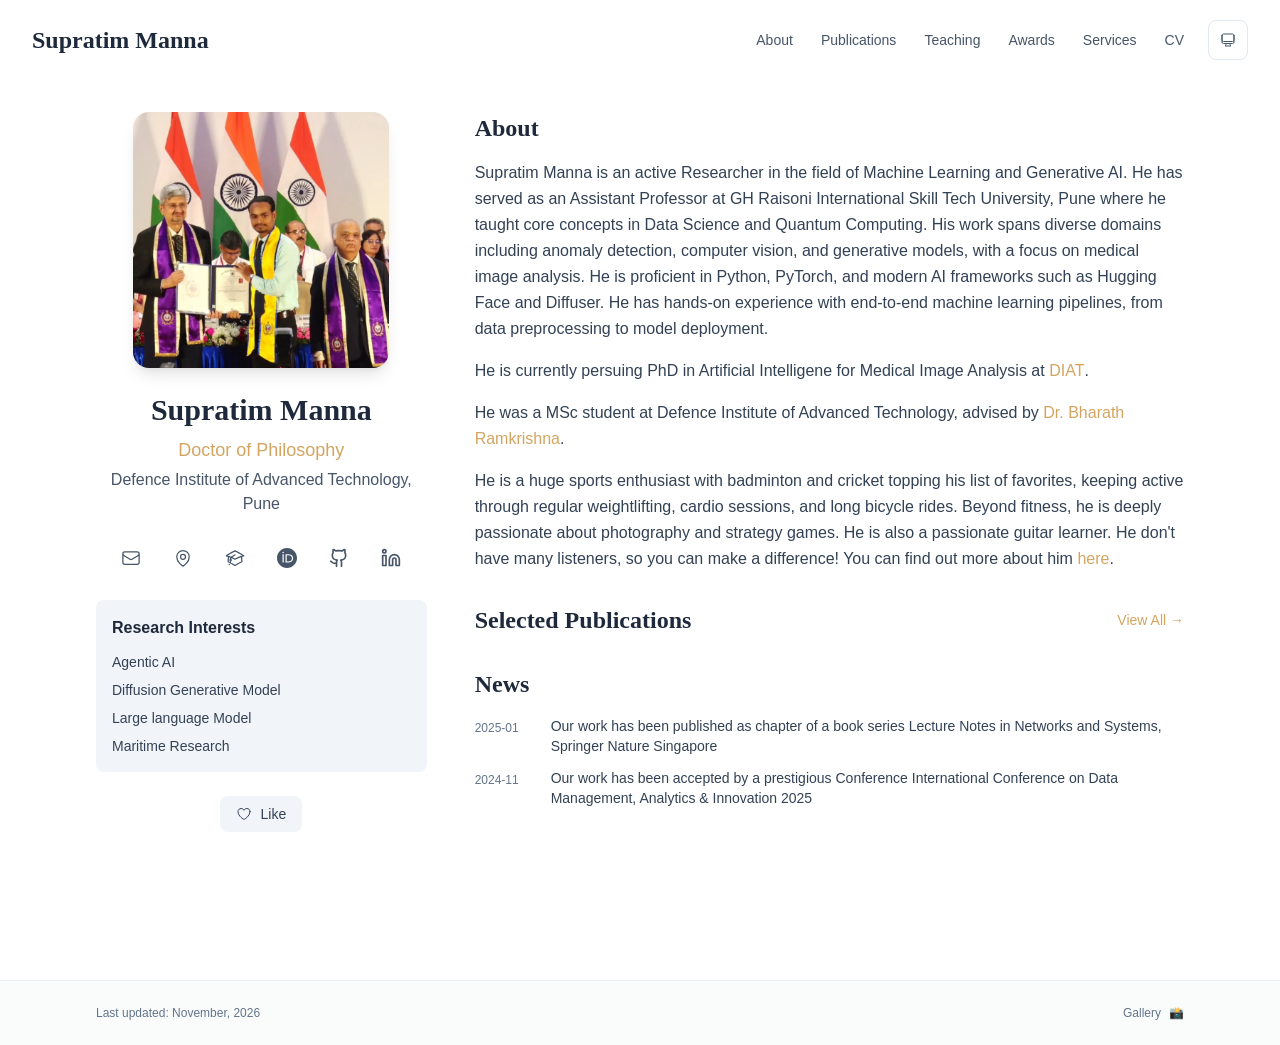
==== commit f1dfa21c: "Deploy" ====
--- a/index.html
+++ b/index.html
@@ -1,12 +1,4 @@
-<!DOCTYPE html><html lang="en" class="scroll-smooth"><head><meta charSet="utf-8"/><meta name="viewport" content="width=device-width, initial-scale=1"/><link rel="preload" as="image" href="/bio.jpg"/><link rel="stylesheet" href="/_next/static/css/f2a56c2fcc7c118e.css" data-precedence="next"/><link rel="preload" as="script" fetchPriority="low" href="/_next/static/chunks/webpack-af78f5c2c11af041.js"/><script src="/_next/static/chunks/4bd1b696-70b6d399998de86a.js" async=""></script><script src="/_next/static/chunks/684-5aaa8290a129f299.js" async=""></script><script src="/_next/static/chunks/main-app-3a4cf48eef5fb56a.js" async=""></script><script src="/_next/static/chunks/17-9c04c9413a9f9f1f.js" async=""></script><script src="/_next/static/chunks/874-6cc630662f3664af.js" async=""></script><script src="/_next/static/chunks/862-15038af301665bb3.js" async=""></script><script src="/_next/static/chunks/app/layout-b18c815199030b2a.js" async=""></script><script src="/_next/static/chunks/178-595a94b9af1e67b5.js" async=""></script><script src="/_next/static/chunks/748-b0753eeaf12cb586.js" async=""></script><script src="/_next/static/chunks/app/page-dafe86aa1d541229.js" async=""></script><link rel="icon" href="/favicon.svg" type="image/svg+xml"/><link rel="dns-prefetch" href="https://google-fonts.jialeliu.com"/><link rel="preconnect" href="https://google-fonts.jialeliu.com" crossorigin=""/><link rel="preload" as="style" href="https://google-fonts.jialeliu.com/css2?family=Inter:wght@300;400;500;600;700&amp;family=Crimson+Text:ital,wght@0,400;0,600;1,400&amp;display=swap"/><link rel="stylesheet" id="gfonts-css" href="https://google-fonts.jialeliu.com/css2?family=Inter:wght@300;400;500;600;700&amp;family=Crimson+Text:ital,wght@0,400;0,600;1,400&amp;display=swap" media="print"/><script>
-              (function(){
-                var l = document.getElementById('gfonts-css');
-                if (!l) return;
-                if (l.media !== 'all') {
-                  l.addEventListener('load', function(){ try { l.media = 'all'; } catch(e){} });
-                }
-              })();
-            </script><noscript><link rel="stylesheet" href="https://google-fonts.jialeliu.com/css2?family=Inter:wght@300;400;500;600;700&amp;family=Crimson+Text:ital,wght@0,400;0,600;1,400&amp;display=swap"/></noscript><script>
+<!DOCTYPE html><html lang="en" class="scroll-smooth"><head><meta charSet="utf-8"/><meta name="viewport" content="width=device-width, initial-scale=1"/><link rel="preload" as="image" href="/bio.jpg"/><link rel="stylesheet" href="/_next/static/css/fce3d080123e9189.css" data-precedence="next"/><link rel="preload" as="script" fetchPriority="low" href="/_next/static/chunks/webpack-af78f5c2c11af041.js"/><script src="/_next/static/chunks/4bd1b696-70b6d399998de86a.js" async=""></script><script src="/_next/static/chunks/684-5aaa8290a129f299.js" async=""></script><script src="/_next/static/chunks/main-app-3a4cf48eef5fb56a.js" async=""></script><script src="/_next/static/chunks/461-a9a5d7b05a71d978.js" async=""></script><script src="/_next/static/chunks/874-6cc630662f3664af.js" async=""></script><script src="/_next/static/chunks/291-e39730cc9327e39b.js" async=""></script><script src="/_next/static/chunks/app/layout-826b02e883cd4500.js" async=""></script><script src="/_next/static/chunks/178-595a94b9af1e67b5.js" async=""></script><script src="/_next/static/chunks/748-7abe04efe828ff38.js" async=""></script><script src="/_next/static/chunks/app/page-4c3a3577fa1fef11.js" async=""></script><link rel="icon" href="/favicon.svg" type="image/svg+xml"/><link rel="dns-prefetch" href="https://jialeliu.com"/><link rel="preconnect" href="https://jialeliu.com" crossorigin=""/><link rel="preload" as="font" type="font/woff2" href="https://jialeliu.com/fonts/georgiab.woff2" crossorigin=""/><script>
               try {
                 const theme = localStorage.getItem('theme-storage');
                 const parsed = theme ? JSON.parse(theme) : null;
@@ -21,6 +13,55 @@
                 root.classList.add('light');
                 root.setAttribute('data-theme', 'light');
               }
-            </script><title>Supratim Manna</title><meta name="description" content="PhD in Machine Learning"/><meta name="author" content="Supratim Manna"/><meta name="keywords" content="Supratim Manna,PhD,Research,Defence Institute of Advanced Technology, Pune"/><meta name="creator" content="Supratim Manna"/><meta name="publisher" content="Supratim Manna"/><meta property="og:title" content="Supratim Manna"/><meta property="og:description" content="PhD in Machine Learning"/><meta property="og:site_name" content="Supratim Manna&#x27;s Academic Website"/><meta property="og:locale" content="en_US"/><meta property="og:type" content="website"/><meta name="twitter:card" content="summary"/><meta name="twitter:title" content="Supratim Manna"/><meta name="twitter:description" content="PhD in Machine Learning"/><link rel="icon" href="/favicon.svg"/><script>document.querySelectorAll('body link[rel="icon"], body link[rel="apple-touch-icon"]').forEach(el => document.head.appendChild(el))</script><script src="/_next/static/chunks/polyfills-42372ed130431b0a.js" noModule=""></script></head><body class="font-sans antialiased"><div style="visibility:hidden"><nav class="fixed top-0 left-0 right-0 z-50" data-headlessui-state=""><div class="transition-all duration-300 ease-out bg-transparent" style="transform:translateY(-100px)"><div class="max-w-7xl mx-auto px-4 sm:px-6 lg:px-8"><div class="flex justify-between items-center h-16 lg:h-20"><div class="flex-shrink-0" tabindex="0"><a class="text-xl lg:text-2xl font-serif font-semibold text-primary hover:text-accent transition-colors duration-200" href="/">Supratim Manna</a></div><div class="hidden lg:block"><div class="ml-10 flex items-center space-x-8"><div class="flex items-baseline space-x-8"><a class="relative px-3 py-2 text-sm font-medium transition-all duration-200 rounded hover:bg-accent/10 hover:shadow-sm text-primary" href="/"><span class="relative z-10">About</span><div class="absolute inset-0 bg-accent/10 rounded-lg"></div></a><a class="relative px-3 py-2 text-sm font-medium transition-all duration-200 rounded hover:bg-accent/10 hover:shadow-sm text-neutral-600 hover:text-primary" href="/publications/"><span class="relative z-10">Publications</span></a><a class="relative px-3 py-2 text-sm font-medium transition-all duration-200 rounded hover:bg-accent/10 hover:shadow-sm text-neutral-600 hover:text-primary" href="/teaching/"><span class="relative z-10">Teaching</span></a><a class="relative px-3 py-2 text-sm font-medium transition-all duration-200 rounded hover:bg-accent/10 hover:shadow-sm text-neutral-600 hover:text-primary" href="/awards/"><span class="relative z-10">Awards</span></a><a class="relative px-3 py-2 text-sm font-medium transition-all duration-200 rounded hover:bg-accent/10 hover:shadow-sm text-neutral-600 hover:text-primary" href="/services/"><span class="relative z-10">Services</span></a><a class="relative px-3 py-2 text-sm font-medium transition-all duration-200 rounded hover:bg-accent/10 hover:shadow-sm text-neutral-600 hover:text-primary" href="/cv/"><span class="relative z-10">CV</span></a></div><div class="flex items-center justify-center w-10 h-10 rounded-lg border border-neutral-200 dark:border-[rgba(148,163,184,0.24)] bg-background dark:bg-neutral-800"><div class="w-4 h-4 rounded-full bg-neutral-300 animate-pulse"></div></div></div></div><div class="lg:hidden flex items-center space-x-2"><div class="flex items-center justify-center w-10 h-10 rounded-lg border border-neutral-200 dark:border-[rgba(148,163,184,0.24)] bg-background dark:bg-neutral-800"><div class="w-4 h-4 rounded-full bg-neutral-300 animate-pulse"></div></div><button class="inline-flex items-center justify-center p-2 rounded-md text-neutral-600 hover:text-primary hover:bg-neutral-100 dark:hover:bg-neutral-800 focus:outline-none focus:ring-2 focus:ring-inset focus:ring-accent transition-colors duration-200" id="headlessui-disclosure-button-«R5pdb»" type="button" aria-expanded="false" data-headlessui-state=""><span class="sr-only">Open main menu</span><div><svg xmlns="http://www.w3.org/2000/svg" fill="none" viewBox="0 0 24 24" stroke-width="1.5" stroke="currentColor" aria-hidden="true" data-slot="icon" class="block h-6 w-6"><path stroke-linecap="round" stroke-linejoin="round" d="M3.75 6.75h16.5M3.75 12h16.5m-16.5 5.25h16.5"></path></svg></div></button></div></div></div></div></nav><main class="min-h-screen pt-16 lg:pt-20"><div class="max-w-6xl mx-auto px-4 sm:px-6 lg:px-8 py-8 bg-background min-h-screen"><div class="grid grid-cols-1 lg:grid-cols-3 gap-12"><div class="lg:col-span-1"><div class="sticky top-8" style="opacity:0;transform:translateY(20px)"><div class="w-64 h-64 mx-auto mb-6 rounded-2xl overflow-hidden shadow-lg hover:shadow-xl transition-all duration-200 hover:scale-105"><img alt="Supratim Manna" width="256" height="256" decoding="async" data-nimg="1" class="w-full h-full object-cover object-[32%_center]" style="color:transparent" src="/bio.jpg"/></div><div class="text-center mb-6"><h1 class="text-3xl font-serif font-bold text-primary mb-2">Supratim Manna</h1><p class="text-lg text-accent font-medium mb-1">Doctor of Philosophy</p><p class="text-neutral-600 mb-2">Defence Institute of Advanced Technology, Pune</p></div><div class="flex flex-wrap justify-center gap-3 sm:gap-4 mb-6 relative px-2"><div class="relative"><button class="p-2 sm:p-2 transition-colors duration-200 text-neutral-600 dark:text-neutral-400 hover:text-accent" aria-label="Email"><svg xmlns="http://www.w3.org/2000/svg" fill="none" viewBox="0 0 24 24" stroke-width="1.5" stroke="currentColor" aria-hidden="true" data-slot="icon" class="h-5 w-5"><path stroke-linecap="round" stroke-linejoin="round" d="M21.75 6.75v10.5a2.25 2.25 0 0 1-2.25 2.25h-15a2.25 2.25 0 0 1-2.25-2.25V6.75m19.5 0A2.25 2.25 0 0 0 19.5 4.5h-15a2.25 2.25 0 0 0-2.25 2.25m19.5 0v.243a2.25 2.25 0 0 1-1.07 1.916l-7.5 4.615a2.25 2.25 0 0 1-2.36 0L3.32 8.91a2.25 2.25 0 0 1-1.07-1.916V6.75"></path></svg></button></div><div class="relative"><button class="p-2 sm:p-2 transition-colors duration-200 text-neutral-600 dark:text-neutral-400 hover:text-accent" aria-label="Location"><svg xmlns="http://www.w3.org/2000/svg" fill="none" viewBox="0 0 24 24" stroke-width="1.5" stroke="currentColor" aria-hidden="true" data-slot="icon" class="h-5 w-5"><path stroke-linecap="round" stroke-linejoin="round" d="M15 10.5a3 3 0 1 1-6 0 3 3 0 0 1 6 0Z"></path><path stroke-linecap="round" stroke-linejoin="round" d="M19.5 10.5c0 7.142-7.5 11.25-7.5 11.25S4.5 17.642 4.5 10.5a7.5 7.5 0 1 1 15 0Z"></path></svg></button></div><a href="https://scholar.google.com/citations?hl=en&amp;user=osX4tYMAAAAJ" target="_blank" rel="noopener noreferrer" class="p-2 sm:p-2 text-neutral-600 dark:text-neutral-400 hover:text-accent transition-colors duration-200" aria-label="Google Scholar"><svg xmlns="http://www.w3.org/2000/svg" fill="none" viewBox="0 0 24 24" stroke-width="1.5" stroke="currentColor" aria-hidden="true" data-slot="icon" class="h-5 w-5"><path stroke-linecap="round" stroke-linejoin="round" d="M4.26 10.147a60.438 60.438 0 0 0-.491 6.347A48.62 48.62 0 0 1 12 20.904a48.62 48.62 0 0 1 8.232-4.41 60.46 60.46 0 0 0-.491-6.347m-15.482 0a50.636 50.636 0 0 0-2.658-.813A59.906 59.906 0 0 1 12 3.493a59.903 59.903 0 0 1 10.399 5.84c-.896.248-1.783.52-2.658.814m-15.482 0A50.717 50.717 0 0 1 12 13.489a50.702 50.702 0 0 1 7.74-3.342M6.75 15a.75.75 0 1 0 0-1.5.75.75 0 0 0 0 1.5Zm0 0v-3.675A55.378 55.378 0 0 1 12 8.443m-7.007 11.55A5.981 5.981 0 0 0 6.75 15.75v-1.5"></path></svg></a><a href="https://orcid.org/0009-0005-4505-7611" target="_blank" rel="noopener noreferrer" class="p-2 sm:p-2 text-neutral-600 dark:text-neutral-400 hover:text-accent transition-colors duration-200" aria-label="ORCID"><svg viewBox="0 0 24 24" fill="currentColor" class="h-5 w-5" xmlns="http://www.w3.org/2000/svg"><path d="M12 0C5.372 0 0 5.372 0 12s5.372 12 12 12 12-5.372 12-12S18.628 0 12 0zM7.369 4.378c.525 0 .947.431.947.947s-.422.947-.947.947a.95.95 0 0 1-.947-.947c0-.525.422-.947.947-.947zm-.722 3.038h1.444v10.041H6.647V7.416zm3.562 0h3.9c3.712 0 5.344 2.653 5.344 5.025 0 2.578-2.016 5.025-5.325 5.025h-3.919V7.416zm1.444 1.303v7.444h2.297c3.272 0 4.022-2.484 4.022-3.722 0-2.016-1.284-3.722-4.097-3.722h-2.222z"></path></svg></a><a href="https://github.com/supratim-manna" target="_blank" rel="noopener noreferrer" class="p-2 sm:p-2 text-neutral-600 dark:text-neutral-400 hover:text-accent transition-colors duration-200" aria-label="GitHub"><svg xmlns="http://www.w3.org/2000/svg" width="24" height="24" viewBox="0 0 24 24" fill="none" stroke="currentColor" stroke-width="2" stroke-linecap="round" stroke-linejoin="round" class="lucide lucide-github h-5 w-5" aria-hidden="true"><path d="M15 22v-4a4.8 4.8 0 0 0-1-3.5c3 0 6-2 6-5.5.08-1.25-.27-2.48-1-3.5.28-1.15.28-2.35 0-3.5 0 0-1 0-3 1.5-2.64-.5-5.36-.5-8 0C6 2 5 2 5 2c-.3 1.15-.3 2.35 0 3.5A5.403 5.403 0 0 0 4 9c0 3.5 3 5.5 6 5.5-.39.49-.68 1.05-.85 1.65-.17.6-.22 1.23-.15 1.85v4"></path><path d="M9 18c-4.51 2-5-2-7-2"></path></svg></a><a href="https://www.linkedin.com/in/supratim-manna" target="_blank" rel="noopener noreferrer" class="p-2 sm:p-2 text-neutral-600 dark:text-neutral-400 hover:text-accent transition-colors duration-200" aria-label="LinkedIn"><svg xmlns="http://www.w3.org/2000/svg" width="24" height="24" viewBox="0 0 24 24" fill="none" stroke="currentColor" stroke-width="2" stroke-linecap="round" stroke-linejoin="round" class="lucide lucide-linkedin h-5 w-5" aria-hidden="true"><path d="M16 8a6 6 0 0 1 6 6v7h-4v-7a2 2 0 0 0-2-2 2 2 0 0 0-2 2v7h-4v-7a6 6 0 0 1 6-6z"></path><rect width="4" height="12" x="2" y="9"></rect><circle cx="4" cy="4" r="2"></circle></svg></a></div><div class="bg-neutral-100 dark:bg-neutral-800 rounded-lg p-4 mb-6 hover:shadow-lg transition-all duration-200 hover:scale-[1.02]"><h3 class="font-semibold text-primary mb-3">Research Interests</h3><div class="space-y-2 text-sm text-neutral-700 dark:text-neutral-500"><div>Generative AI</div><div>Diffusion Generative Model</div><div>Large language Model</div><div>Maritime Research</div></div></div><div class="flex justify-center"><div class="relative"><button class="flex items-center space-x-2 px-4 py-2 rounded-lg font-medium text-sm transition-all duration-200 bg-neutral-100 dark:bg-neutral-800 text-neutral-700 dark:text-neutral-500 hover:bg-red-50 dark:hover:bg-red-900/20 hover:text-red-600 dark:hover:text-red-400 cursor-pointer" tabindex="0"><svg xmlns="http://www.w3.org/2000/svg" fill="none" viewBox="0 0 24 24" stroke-width="1.5" stroke="currentColor" aria-hidden="true" data-slot="icon" class="h-4 w-4"><path stroke-linecap="round" stroke-linejoin="round" d="M21 8.25c0-2.485-2.099-4.5-4.688-4.5-1.935 0-3.597 1.126-4.312 2.733-.715-1.607-2.377-2.733-4.313-2.733C5.1 3.75 3 5.765 3 8.25c0 7.22 9 12 9 12s9-4.78 9-12Z"></path></svg><span>Like</span></button></div></div></div></div><div class="lg:col-span-2 space-y-8"><section id="about" class="scroll-mt-24 space-y-8"><section style="opacity:0;transform:translateY(20px)"><h2 class="text-2xl font-serif font-bold text-primary mb-4">About</h2><div class="text-neutral-700 dark:text-neutral-600 leading-relaxed"><p class="mb-4 last:mb-0">Supratim Manna is an active Researcher in the field of Machine Learning and Generative AI. He has served as an Assistant Professor at GH Raisoni International Skill Tech University, Pune where he taught core concepts in Data Science and Quantum Computing. His work spans diverse domains including anomaly detection, recommender systems, computer vision, and generative models such as diffusion models.</p>
-<p class="mb-4 last:mb-0">He is proficient in Python, PyTorch, and modern AI frameworks such as Hugging Face and Diffuser. He has hands-on experience with end-to-end machine learning pipelines, from data preprocessing to model deployment.</p>
-<p class="mb-4 last:mb-0">He is currently persuing PhD in Machine Learning. He was a MSc student at Defence Institute of Advanced Technology, advised by <a href="https://scholar.google.com/citations?user=rbNfVycAAAAJ&amp;hl=en" node="[object Object]" target="_blank" rel="noopener noreferrer" class="text-accent font-medium transition-all duration-200 rounded hover:bg-accent/10 hover:shadow-sm">Dr. Bharath Ramkrishna</a></p></div></section><section style="opacity:0;transform:translateY(20px)"><div class="flex items-center justify-between mb-4"><h2 class="text-2xl font-serif font-bold text-primary">Selected Publications</h2><a class="text-accent hover:text-accent-dark text-sm font-medium transition-all duration-200 rounded hover:bg-accent/10 hover:shadow-sm" href="/publications/">View All →</a></div><div class="space-y-4"></div></section><section style="opacity:0;transform:translateY(20px)"><h2 class="text-2xl font-serif font-bold text-primary mb-4">News</h2><div class="space-y-3"><div class="flex items-start space-x-3"><span class="text-xs text-neutral-500 mt-1 w-16 flex-shrink-0">2025-01</span><p class="text-sm text-neutral-700">Our work has been published as chapter of a book series Lecture Notes in Networks and Systems, Springer Nature Singapore</p></div><div class="flex items-start space-x-3"><span class="text-xs text-neutral-500 mt-1 w-16 flex-shrink-0">2024-11</span><p class="text-sm text-neutral-700">Our work has been accepted by a prestigious Conference International Conference on Data Management, Analytics &amp; Innovation 2025</p></div></div></section></section></div></div></div><!--$--><!--/$--><!--$--><!--/$--></main><footer class="border-t border-neutral-200/50 bg-neutral-50/50 dark:bg-neutral-900/50 dark:border-neutral-700/50"><div class="max-w-6xl mx-auto px-4 sm:px-6 lg:px-8 py-6"><div class="flex flex-col sm:flex-row justify-between items-center gap-2"><p class="text-xs text-neutral-500">Last updated: <!-- -->Feb 10, 2026</p><p class="text-xs text-neutral-500 flex items-center"><a href="https://supratim-manna.github.io/" target="_blank" rel="noopener noreferrer">Supratim Manna</a><span class="ml-2"></span></p></div></div></footer></div><script src="/_next/static/chunks/webpack-af78f5c2c11af041.js" async=""></script><script>(self.__next_f=self.__next_f||[]).push([0])</script><script>self.__next_f.push([1,"1:\"$Sreact.fragment\"\n2:I[3719,[\"17\",\"static/chunks/17-9c04c9413a9f9f1f.js\",\"874\",\"static/chunks/874-6cc630662f3664af.js\",\"862\",\"static/chunks/862-15038af301665bb3.js\",\"177\",\"static/chunks/app/layout-b18c815199030b2a.js\"],\"ThemeProvider\"]\n3:I[768,[\"17\",\"static/chunks/17-9c04c9413a9f9f1f.js\",\"874\",\"static/chunks/874-6cc630662f3664af.js\",\"862\",\"static/chunks/862-15038af301665bb3.js\",\"177\",\"static/chunks/app/layout-b18c815199030b2a.js\"],\"default\"]\n4:I[7555,[],\"\"]\n5:I[1295,[],\"\"]\n6:I[2548,[\"17\",\"static/chunks/17-9c04c9413a9f9f1f.js\",\"874\",\"static/chunks/874-6cc630662f3664af.js\",\"862\",\"static/chunks/862-15038af301665bb3.js\",\"177\",\"static/chunks/app/layout-b18c815199030b2a.js\"],\"default\"]\n7:I[7437,[\"17\",\"static/chunks/17-9c04c9413a9f9f1f.js\",\"178\",\"static/chunks/178-595a94b9af1e67b5.js\",\"874\",\"static/chunks/874-6cc630662f3664af.js\",\"748\",\"static/chunks/748-b0753eeaf12cb586.js\",\"974\",\"static/chunks/app/page-dafe86aa1d541229.js\"],\"default\"]\n8:I[9507,[\"17\",\"static/chunks/17-9c04c9413a9f9f1f.js\",\"178\",\"static/chunks/178-595a94b9af1e67b5.js\",\"874\",\"static/chunks/874-6cc630662f3664af.js\",\"748\",\"static/chunks/748-b0753eeaf12cb586.js\",\"974\",\"static/chunks/app/page-dafe86aa1d541229.js\"],\"default\"]\n9:I[5218,[\"17\",\"static/chunks/17-9c04c9413a9f9f1f.js\",\"178\",\"static/chunks/178-595a94b9af1e67b5.js\",\"874\",\"static/chunks/874-6cc630662f3664af.js\",\"748\",\"static/chunks/748-b0753eeaf12cb586.js\",\"974\",\"static/chunks/app/page-dafe86aa1d541229.js\"],\"default\"]\na:I[1990,[\"17\",\"static/chunks/17-9c04c9413a9f9f1f.js\",\"178\",\"static/chunks/178-595a94b9af1e67b5.js\",\"874\",\"static/chunks/874-6cc630662f3664af.js\",\"748\",\"static/chunks/748-b0753eeaf12cb586.js\",\"974\",\"static/chunks/app/page-dafe86aa1d541229.js\"],\"default\"]\nb:I[9665,[],\"MetadataBoundary\"]\nd:I[9665,[],\"OutletBoundary\"]\n10:I[4911,[],\"AsyncMetadataOutlet\"]\n12:I[9665,[],\"ViewportBoundary\"]\n14:I[6614,[],\"\"]\n:HL[\"/_next/static/css/f2a56c2fcc7c118e.css\",\"style\"]\n"])</script><script>self.__next_f.push([1,"0:{\"P\":null,\"b\":\"uEw9kk-l7_0oUE-rxdLAy\",\"p\":\"\",\"c\":[\"\",\"\"],\"i\":false,\"f\":[[[\"\",{\"children\":[\"__PAGE__\",{}]},\"$undefined\",\"$undefined\",true],[\"\",[\"$\",\"$1\",\"c\",{\"children\":[[[\"$\",\"link\",\"0\",{\"rel\":\"stylesheet\",\"href\":\"/_next/static/css/f2a56c2fcc7c118e.css\",\"precedence\":\"next\",\"crossOrigin\":\"$undefined\",\"nonce\":\"$undefined\"}]],[\"$\",\"html\",null,{\"lang\":\"en\",\"className\":\"scroll-smooth\",\"suppressHydrationWarning\":true,\"children\":[[\"$\",\"head\",null,{\"children\":[[\"$\",\"link\",null,{\"rel\":\"icon\",\"href\":\"/favicon.svg\",\"type\":\"image/svg+xml\"}],[\"$\",\"link\",null,{\"rel\":\"dns-prefetch\",\"href\":\"https://google-fonts.jialeliu.com\"}],[\"$\",\"link\",null,{\"rel\":\"preconnect\",\"href\":\"https://google-fonts.jialeliu.com\",\"crossOrigin\":\"\"}],[\"$\",\"link\",null,{\"rel\":\"preload\",\"as\":\"style\",\"href\":\"https://google-fonts.jialeliu.com/css2?family=Inter:wght@300;400;500;600;700\u0026family=Crimson+Text:ital,wght@0,400;0,600;1,400\u0026display=swap\"}],[\"$\",\"link\",null,{\"rel\":\"stylesheet\",\"id\":\"gfonts-css\",\"href\":\"https://google-fonts.jialeliu.com/css2?family=Inter:wght@300;400;500;600;700\u0026family=Crimson+Text:ital,wght@0,400;0,600;1,400\u0026display=swap\",\"media\":\"print\"}],[\"$\",\"script\",null,{\"dangerouslySetInnerHTML\":{\"__html\":\"\\n              (function(){\\n                var l = document.getElementById('gfonts-css');\\n                if (!l) return;\\n                if (l.media !== 'all') {\\n                  l.addEventListener('load', function(){ try { l.media = 'all'; } catch(e){} });\\n                }\\n              })();\\n            \"}}],[\"$\",\"noscript\",null,{\"children\":[\"$\",\"link\",null,{\"rel\":\"stylesheet\",\"href\":\"https://google-fonts.jialeliu.com/css2?family=Inter:wght@300;400;500;600;700\u0026family=Crimson+Text:ital,wght@0,400;0,600;1,400\u0026display=swap\"}]}],[\"$\",\"script\",null,{\"dangerouslySetInnerHTML\":{\"__html\":\"\\n              try {\\n                const theme = localStorage.getItem('theme-storage');\\n                const parsed = theme ? JSON.parse(theme) : null;\\n                const setting = parsed?.state?.theme || 'system';\\n                const prefersDark = typeof window !== 'undefined' \u0026\u0026 window.matchMedia \u0026\u0026 window.matchMedia('(prefers-color-scheme: dark)').matches;\\n                const effective = setting === 'dark' ? 'dark' : (setting === 'light' ? 'light' : (prefersDark ? 'dark' : 'light'));\\n                var root = document.documentElement;\\n                root.classList.add(effective);\\n                root.setAttribute('data-theme', effective);\\n              } catch (e) {\\n                var root = document.documentElement;\\n                root.classList.add('light');\\n                root.setAttribute('data-theme', 'light');\\n              }\\n            \"}}]]}],[\"$\",\"body\",null,{\"className\":\"font-sans antialiased\",\"children\":[\"$\",\"$L2\",null,{\"children\":[[\"$\",\"$L3\",null,{\"items\":[{\"title\":\"About\",\"type\":\"page\",\"target\":\"about\",\"href\":\"/\"},{\"title\":\"Publications\",\"type\":\"page\",\"target\":\"publications\",\"href\":\"/publications\"},{\"title\":\"Teaching\",\"type\":\"page\",\"target\":\"teaching\",\"href\":\"/teaching\"},{\"title\":\"Awards\",\"type\":\"page\",\"target\":\"awards\",\"href\":\"/awards\"},{\"title\":\"Services\",\"type\":\"page\",\"target\":\"services\",\"href\":\"/services\"},{\"title\":\"CV\",\"type\":\"page\",\"target\":\"cv\",\"href\":\"/cv\"}],\"siteTitle\":\"Supratim Manna\",\"enableOnePageMode\":false}],[\"$\",\"main\",null,{\"className\":\"min-h-screen pt-16 lg:pt-20\",\"children\":[\"$\",\"$L4\",null,{\"parallelRouterKey\":\"children\",\"error\":\"$undefined\",\"errorStyles\":\"$undefined\",\"errorScripts\":\"$undefined\",\"template\":[\"$\",\"$L5\",null,{}],\"templateStyles\":\"$undefined\",\"templateScripts\":\"$undefined\",\"notFound\":[[[\"$\",\"title\",null,{\"children\":\"404: This page could not be found.\"}],[\"$\",\"div\",null,{\"style\":{\"fontFamily\":\"system-ui,\\\"Segoe UI\\\",Roboto,Helvetica,Arial,sans-serif,\\\"Apple Color Emoji\\\",\\\"Segoe UI Emoji\\\"\",\"height\":\"100vh\",\"textAlign\":\"center\",\"display\":\"flex\",\"flexDirection\":\"column\",\"alignItems\":\"center\",\"justifyContent\":\"center\"},\"children\":[\"$\",\"div\",null,{\"children\":[[\"$\",\"style\",null,{\"dangerouslySetInnerHTML\":{\"__html\":\"body{color:#000;background:#fff;margin:0}.next-error-h1{border-right:1px solid rgba(0,0,0,.3)}@media (prefers-color-scheme:dark){body{color:#fff;background:#000}.next-error-h1{border-right:1px solid rgba(255,255,255,.3)}}\"}}],[\"$\",\"h1\",null,{\"className\":\"next-error-h1\",\"style\":{\"display\":\"inline-block\",\"margin\":\"0 20px 0 0\",\"padding\":\"0 23px 0 0\",\"fontSize\":24,\"fontWeight\":500,\"verticalAlign\":\"top\",\"lineHeight\":\"49px\"},\"children\":404}],[\"$\",\"div\",null,{\"style\":{\"display\":\"inline-block\"},\"children\":[\"$\",\"h2\",null,{\"style\":{\"fontSize\":14,\"fontWeight\":400,\"lineHeight\":\"49px\",\"margin\":0},\"children\":\"This page could not be found.\"}]}]]}]}]],[]],\"forbidden\":\"$undefined\",\"unauthorized\":\"$undefined\"}]}],[\"$\",\"$L6\",null,{\"lastUpdated\":\"Feb 10, 2026\"}]]}]}]]}]]}],{\"children\":[\"__PAGE__\",[\"$\",\"$1\",\"c\",{\"children\":[[\"$\",\"div\",null,{\"className\":\"max-w-6xl mx-auto px-4 sm:px-6 lg:px-8 py-8 bg-background min-h-screen\",\"children\":[\"$\",\"div\",null,{\"className\":\"grid grid-cols-1 lg:grid-cols-3 gap-12\",\"children\":[[\"$\",\"div\",null,{\"className\":\"lg:col-span-1\",\"children\":[\"$\",\"$L7\",null,{\"author\":{\"name\":\"Supratim Manna\",\"title\":\"Doctor of Philosophy\",\"institution\":\"Defence Institute of Advanced Technology, Pune\",\"avatar\":\"/bio.jpg\"},\"social\":{\"email\":\"supratimmannas7@gmail.com\",\"location\":\"Pune, India\",\"location_url\":\"https://maps.google.com\",\"location_details\":[\"Pune, India\"],\"google_scholar\":\"https://scholar.google.com/citations?hl=en\u0026user=osX4tYMAAAAJ\",\"orcid\":\"https://orcid.org/0009-0005-4505-7611\",\"github\":\"https://github.com/supratim-manna\",\"linkedin\":\"https://www.linkedin.com/in/supratim-manna\"},\"features\":{\"enable_likes\":true,\"enable_one_page_mode\":false},\"researchInterests\":[\"Generative AI\",\"Diffusion Generative Model\",\"Large language Model\",\"Maritime Research\"]}]}],[\"$\",\"div\",null,{\"className\":\"lg:col-span-2 space-y-8\",\"children\":[[\"$\",\"section\",\"about\",{\"id\":\"about\",\"className\":\"scroll-mt-24 space-y-8\",\"children\":[[[\"$\",\"$L8\",\"about\",{\"content\":\"Supratim Manna is an active Researcher in the field of Machine Learning and Generative AI. He has served as an Assistant Professor at GH Raisoni International Skill Tech University, Pune where he taught core concepts in Data Science and Quantum Computing. His work spans diverse domains including anomaly detection, recommender systems, computer vision, and generative models such as diffusion models.\\r\\n\\r\\nHe is proficient in Python, PyTorch, and modern AI frameworks such as Hugging Face and Diffuser. He has hands-on experience with end-to-end machine learning pipelines, from data preprocessing to model deployment.\\r\\n\\r\\nHe is currently persuing PhD in Machine Learning. He was a MSc student at Defence Institute of Advanced Technology, advised by [Dr. Bharath Ramkrishna](https://scholar.google.com/citations?user=rbNfVycAAAAJ\u0026hl=en)\",\"title\":\"About\"}],[\"$\",\"$L9\",\"featured_publications\",{\"publications\":[],\"title\":\"Selected Publications\",\"enableOnePageMode\":false}],[\"$\",\"$La\",\"news\",{\"items\":[{\"date\":\"2025-01\",\"content\":\"Our work has been published as chapter of a book series Lecture Notes in Networks and Systems, Springer Nature Singapore\"},{\"date\":\"2024-11\",\"content\":\"Our work has been accepted by a prestigious Conference International Conference on Data Management, Analytics \u0026 Innovation 2025\"}],\"title\":\"News\"}]],false,false,false]}]]}]]}]}],[\"$\",\"$Lb\",null,{\"children\":\"$Lc\"}],null,[\"$\",\"$Ld\",null,{\"children\":[\"$Le\",\"$Lf\",[\"$\",\"$L10\",null,{\"promise\":\"$@11\"}]]}]]}],{},null,false]},null,false],[\"$\",\"$1\",\"h\",{\"children\":[null,[\"$\",\"$1\",\"BSAc2srTFmq8z7tE3D5fx\",{\"children\":[[\"$\",\"$L12\",null,{\"children\":\"$L13\"}],null]}],null]}],false]],\"m\":\"$undefined\",\"G\":[\"$14\",\"$undefined\"],\"s\":false,\"S\":true}\n"])</script><script>self.__next_f.push([1,"15:\"$Sreact.suspense\"\n16:I[4911,[],\"AsyncMetadata\"]\nc:[\"$\",\"$15\",null,{\"fallback\":null,\"children\":[\"$\",\"$L16\",null,{\"promise\":\"$@17\"}]}]\n"])</script><script>self.__next_f.push([1,"f:null\n"])</script><script>self.__next_f.push([1,"13:[[\"$\",\"meta\",\"0\",{\"charSet\":\"utf-8\"}],[\"$\",\"meta\",\"1\",{\"name\":\"viewport\",\"content\":\"width=device-width, initial-scale=1\"}]]\ne:null\n"])</script><script>self.__next_f.push([1,"17:{\"metadata\":[[\"$\",\"title\",\"0\",{\"children\":\"Supratim Manna\"}],[\"$\",\"meta\",\"1\",{\"name\":\"description\",\"content\":\"PhD in Machine Learning\"}],[\"$\",\"meta\",\"2\",{\"name\":\"author\",\"content\":\"Supratim Manna\"}],[\"$\",\"meta\",\"3\",{\"name\":\"keywords\",\"content\":\"Supratim Manna,PhD,Research,Defence Institute of Advanced Technology, Pune\"}],[\"$\",\"meta\",\"4\",{\"name\":\"creator\",\"content\":\"Supratim Manna\"}],[\"$\",\"meta\",\"5\",{\"name\":\"publisher\",\"content\":\"Supratim Manna\"}],[\"$\",\"meta\",\"6\",{\"property\":\"og:title\",\"content\":\"Supratim Manna\"}],[\"$\",\"meta\",\"7\",{\"property\":\"og:description\",\"content\":\"PhD in Machine Learning\"}],[\"$\",\"meta\",\"8\",{\"property\":\"og:site_name\",\"content\":\"Supratim Manna's Academic Website\"}],[\"$\",\"meta\",\"9\",{\"property\":\"og:locale\",\"content\":\"en_US\"}],[\"$\",\"meta\",\"10\",{\"property\":\"og:type\",\"content\":\"website\"}],[\"$\",\"meta\",\"11\",{\"name\":\"twitter:card\",\"content\":\"summary\"}],[\"$\",\"meta\",\"12\",{\"name\":\"twitter:title\",\"content\":\"Supratim Manna\"}],[\"$\",\"meta\",\"13\",{\"name\":\"twitter:description\",\"content\":\"PhD in Machine Learning\"}],[\"$\",\"link\",\"14\",{\"rel\":\"icon\",\"href\":\"/favicon.svg\"}]],\"error\":null,\"digest\":\"$undefined\"}\n11:{\"metadata\":\"$17:metadata\",\"error\":null,\"digest\":\"$undefined\"}\n"])</script></body></html>+            </script><script>
+    try {
+      const cfg = {"enabled":false,"locales":["en"],"defaultLocale":"en","mode":"fixed","fixedLocale":"en","persist":false,"switcher":false,"labels":{"en":"English"}};
+      const storageKey = 'locale-storage';
+      const normalize = (value) => typeof value === 'string' ? value.trim().replace('_', '-').toLowerCase() : '';
+      const matchLocale = (candidate) => {
+        const normalized = normalize(candidate);
+        if (!normalized) return null;
+        if (cfg.locales.includes(normalized)) return normalized;
+        const language = normalized.split('-')[0];
+        if (cfg.locales.includes(language)) return language;
+        return null;
+      };
+
+      let resolved = null;
+
+      if (!cfg.enabled) {
+        resolved = cfg.defaultLocale;
+      } else if (cfg.persist) {
+        resolved = matchLocale(localStorage.getItem(storageKey));
+      }
+
+      if (!resolved) {
+        if (cfg.mode === 'fixed') {
+          resolved = cfg.fixedLocale;
+        } else {
+          resolved = matchLocale(navigator.language);
+        }
+      }
+
+      if (!resolved) {
+        resolved = cfg.defaultLocale;
+      }
+
+      const root = document.documentElement;
+      root.lang = resolved;
+      root.setAttribute('data-locale', resolved);
+
+      if (cfg.persist) {
+        localStorage.setItem(storageKey, resolved);
+      }
+    } catch (e) {
+      const root = document.documentElement;
+      root.lang = 'en';
+      root.setAttribute('data-locale', 'en');
+    }
+  </script><title>Supratim Manna</title><meta name="description" content="PhD in Artificial Intelligence"/><meta name="author" content="Supratim Manna"/><meta name="keywords" content="Supratim Manna,PhD,Research,Defence Institute of Advanced Technology, Pune"/><meta name="creator" content="Supratim Manna"/><meta name="publisher" content="Supratim Manna"/><meta property="og:title" content="Supratim Manna"/><meta property="og:description" content="PhD in Artificial Intelligence"/><meta property="og:site_name" content="Supratim Manna&#x27;s Academic Website"/><meta property="og:locale" content="en_US"/><meta property="og:type" content="website"/><meta name="twitter:card" content="summary"/><meta name="twitter:title" content="Supratim Manna"/><meta name="twitter:description" content="PhD in Artificial Intelligence"/><link rel="icon" href="/favicon.svg"/><script>document.querySelectorAll('body link[rel="icon"], body link[rel="apple-touch-icon"]').forEach(el => document.head.appendChild(el))</script><script src="/_next/static/chunks/polyfills-42372ed130431b0a.js" noModule=""></script></head><body class="font-sans antialiased"><div style="visibility:hidden"><nav class="fixed top-0 left-0 right-0 z-50" data-headlessui-state=""><div class="transition-all duration-300 ease-out bg-transparent" style="transform:translateY(-100px)"><div class="max-w-7xl mx-auto px-4 sm:px-6 lg:px-8"><div class="flex justify-between items-center h-16 lg:h-20"><div class="flex-shrink-0" tabindex="0"><a class="text-xl lg:text-2xl font-serif font-semibold text-primary hover:text-accent transition-colors duration-200" href="/">Supratim Manna</a></div><div class="hidden lg:block"><div class="ml-10 flex items-center space-x-3"><div class="relative flex items-baseline space-x-1"><a data-nav-href="/" class="relative px-3 py-2 text-sm font-medium rounded-lg transition-colors duration-150 text-primary" href="/">About</a><a data-nav-href="/publications" class="relative px-3 py-2 text-sm font-medium rounded-lg transition-colors duration-150 text-neutral-600" href="/publications/">Publications</a><a data-nav-href="/teaching" class="relative px-3 py-2 text-sm font-medium rounded-lg transition-colors duration-150 text-neutral-600" href="/teaching/">Teaching</a><a data-nav-href="/awards" class="relative px-3 py-2 text-sm font-medium rounded-lg transition-colors duration-150 text-neutral-600" href="/awards/">Awards</a><a data-nav-href="/services" class="relative px-3 py-2 text-sm font-medium rounded-lg transition-colors duration-150 text-neutral-600" href="/services/">Services</a><a data-nav-href="/cv" class="relative px-3 py-2 text-sm font-medium rounded-lg transition-colors duration-150 text-neutral-600" href="/cv/">CV</a></div><div class="flex items-center justify-center w-10 h-10 rounded-lg border border-neutral-200 dark:border-[rgba(148,163,184,0.24)] bg-background dark:bg-neutral-800"><div class="w-4 h-4 rounded-full bg-neutral-300 animate-pulse"></div></div></div></div><div class="lg:hidden flex items-center space-x-2"><div class="flex items-center justify-center w-10 h-10 rounded-lg border border-neutral-200 dark:border-[rgba(148,163,184,0.24)] bg-background dark:bg-neutral-800"><div class="w-4 h-4 rounded-full bg-neutral-300 animate-pulse"></div></div><button class="inline-flex items-center justify-center p-2 rounded-md text-neutral-600 hover:text-primary hover:bg-neutral-100 dark:hover:bg-neutral-800 focus:outline-none focus:ring-2 focus:ring-inset focus:ring-accent transition-colors duration-200" id="headlessui-disclosure-button-«R7pdb»" type="button" aria-expanded="false" data-headlessui-state=""><span class="sr-only">Open main menu</span><div><svg xmlns="http://www.w3.org/2000/svg" fill="none" viewBox="0 0 24 24" stroke-width="1.5" stroke="currentColor" aria-hidden="true" data-slot="icon" class="block h-6 w-6"><path stroke-linecap="round" stroke-linejoin="round" d="M3.75 6.75h16.5M3.75 12h16.5m-16.5 5.25h16.5"></path></svg></div></button></div></div></div></div></nav><main class="min-h-screen pt-16 lg:pt-20"><div class="max-w-6xl mx-auto px-4 sm:px-6 lg:px-8 py-8 bg-background min-h-screen"><div class="grid grid-cols-1 lg:grid-cols-3 gap-12"><div class="lg:col-span-1"><div class="sticky top-8" style="opacity:0;transform:translateY(20px)"><div class="w-64 h-64 mx-auto mb-6 rounded-2xl overflow-hidden shadow-lg hover:shadow-xl transition-all duration-200 hover:scale-105"><img alt="Supratim Manna" width="256" height="256" decoding="async" data-nimg="1" class="w-full h-full object-cover object-[32%_center]" style="color:transparent" src="/bio.jpg"/></div><div class="text-center mb-6"><h1 class="text-3xl font-serif font-bold text-primary mb-2">Supratim Manna</h1><p class="text-lg text-accent font-medium mb-1">Doctor of Philosophy</p><p class="text-neutral-600 mb-2">Defence Institute of Advanced Technology, Pune</p></div><div class="flex flex-wrap justify-center gap-3 sm:gap-4 mb-6 relative px-2"><div class="relative"><button class="p-2 sm:p-2 transition-colors duration-200 text-neutral-600 dark:text-neutral-400 hover:text-accent" aria-label="Email"><svg xmlns="http://www.w3.org/2000/svg" fill="none" viewBox="0 0 24 24" stroke-width="1.5" stroke="currentColor" aria-hidden="true" data-slot="icon" class="h-5 w-5"><path stroke-linecap="round" stroke-linejoin="round" d="M21.75 6.75v10.5a2.25 2.25 0 0 1-2.25 2.25h-15a2.25 2.25 0 0 1-2.25-2.25V6.75m19.5 0A2.25 2.25 0 0 0 19.5 4.5h-15a2.25 2.25 0 0 0-2.25 2.25m19.5 0v.243a2.25 2.25 0 0 1-1.07 1.916l-7.5 4.615a2.25 2.25 0 0 1-2.36 0L3.32 8.91a2.25 2.25 0 0 1-1.07-1.916V6.75"></path></svg></button></div><div class="relative"><button class="p-2 sm:p-2 transition-colors duration-200 text-neutral-600 dark:text-neutral-400 hover:text-accent" aria-label="Location"><svg xmlns="http://www.w3.org/2000/svg" fill="none" viewBox="0 0 24 24" stroke-width="1.5" stroke="currentColor" aria-hidden="true" data-slot="icon" class="h-5 w-5"><path stroke-linecap="round" stroke-linejoin="round" d="M15 10.5a3 3 0 1 1-6 0 3 3 0 0 1 6 0Z"></path><path stroke-linecap="round" stroke-linejoin="round" d="M19.5 10.5c0 7.142-7.5 11.25-7.5 11.25S4.5 17.642 4.5 10.5a7.5 7.5 0 1 1 15 0Z"></path></svg></button></div><a href="https://scholar.google.com/citations?user=osX4tYMAAAAJ&amp;hl=en" target="_blank" rel="noopener noreferrer" class="p-2 sm:p-2 text-neutral-600 dark:text-neutral-400 hover:text-accent transition-colors duration-200" aria-label="Google Scholar"><svg xmlns="http://www.w3.org/2000/svg" fill="none" viewBox="0 0 24 24" stroke-width="1.5" stroke="currentColor" aria-hidden="true" data-slot="icon" class="h-5 w-5"><path stroke-linecap="round" stroke-linejoin="round" d="M4.26 10.147a60.438 60.438 0 0 0-.491 6.347A48.62 48.62 0 0 1 12 20.904a48.62 48.62 0 0 1 8.232-4.41 60.46 60.46 0 0 0-.491-6.347m-15.482 0a50.636 50.636 0 0 0-2.658-.813A59.906 59.906 0 0 1 12 3.493a59.903 59.903 0 0 1 10.399 5.84c-.896.248-1.783.52-2.658.814m-15.482 0A50.717 50.717 0 0 1 12 13.489a50.702 50.702 0 0 1 7.74-3.342M6.75 15a.75.75 0 1 0 0-1.5.75.75 0 0 0 0 1.5Zm0 0v-3.675A55.378 55.378 0 0 1 12 8.443m-7.007 11.55A5.981 5.981 0 0 0 6.75 15.75v-1.5"></path></svg></a><a href="https://orcid.org/0009-0005-4505-7611" target="_blank" rel="noopener noreferrer" class="p-2 sm:p-2 text-neutral-600 dark:text-neutral-400 hover:text-accent transition-colors duration-200" aria-label="ORCID"><svg viewBox="0 0 24 24" fill="currentColor" class="h-5 w-5" xmlns="http://www.w3.org/2000/svg"><path d="M12 0C5.372 0 0 5.372 0 12s5.372 12 12 12 12-5.372 12-12S18.628 0 12 0zM7.369 4.378c.525 0 .947.431.947.947s-.422.947-.947.947a.95.95 0 0 1-.947-.947c0-.525.422-.947.947-.947zm-.722 3.038h1.444v10.041H6.647V7.416zm3.562 0h3.9c3.712 0 5.344 2.653 5.344 5.025 0 2.578-2.016 5.025-5.325 5.025h-3.919V7.416zm1.444 1.303v7.444h2.297c3.272 0 4.022-2.484 4.022-3.722 0-2.016-1.284-3.722-4.097-3.722h-2.222z"></path></svg></a><a href="https://github.com/supratim-manna/" target="_blank" rel="noopener noreferrer" class="p-2 sm:p-2 text-neutral-600 dark:text-neutral-400 hover:text-accent transition-colors duration-200" aria-label="GitHub"><svg xmlns="http://www.w3.org/2000/svg" width="24" height="24" viewBox="0 0 24 24" fill="none" stroke="currentColor" stroke-width="2" stroke-linecap="round" stroke-linejoin="round" class="lucide lucide-github h-5 w-5" aria-hidden="true"><path d="M15 22v-4a4.8 4.8 0 0 0-1-3.5c3 0 6-2 6-5.5.08-1.25-.27-2.48-1-3.5.28-1.15.28-2.35 0-3.5 0 0-1 0-3 1.5-2.64-.5-5.36-.5-8 0C6 2 5 2 5 2c-.3 1.15-.3 2.35 0 3.5A5.403 5.403 0 0 0 4 9c0 3.5 3 5.5 6 5.5-.39.49-.68 1.05-.85 1.65-.17.6-.22 1.23-.15 1.85v4"></path><path d="M9 18c-4.51 2-5-2-7-2"></path></svg></a><a href="https://www.linkedin.com/in/supratim-manna/" target="_blank" rel="noopener noreferrer" class="p-2 sm:p-2 text-neutral-600 dark:text-neutral-400 hover:text-accent transition-colors duration-200" aria-label="LinkedIn"><svg xmlns="http://www.w3.org/2000/svg" width="24" height="24" viewBox="0 0 24 24" fill="none" stroke="currentColor" stroke-width="2" stroke-linecap="round" stroke-linejoin="round" class="lucide lucide-linkedin h-5 w-5" aria-hidden="true"><path d="M16 8a6 6 0 0 1 6 6v7h-4v-7a2 2 0 0 0-2-2 2 2 0 0 0-2 2v7h-4v-7a6 6 0 0 1 6-6z"></path><rect width="4" height="12" x="2" y="9"></rect><circle cx="4" cy="4" r="2"></circle></svg></a></div><div class="bg-neutral-100 dark:bg-neutral-800 rounded-lg p-4 mb-6 hover:shadow-lg transition-all duration-200 hover:scale-[1.02]"><h3 class="font-semibold text-primary mb-3">Research Interests</h3><div class="space-y-2 text-sm text-neutral-700 dark:text-neutral-500"><div>Agentic AI</div><div>Diffusion Generative Model</div><div>Large language Model</div><div>Maritime Research</div></div></div><div class="flex justify-center"><div class="relative"><button class="flex items-center space-x-2 px-4 py-2 rounded-lg font-medium text-sm transition-all duration-200 bg-neutral-100 dark:bg-neutral-800 text-neutral-700 dark:text-neutral-500 hover:bg-red-50 dark:hover:bg-red-900/20 hover:text-red-600 dark:hover:text-red-400 cursor-pointer" tabindex="0"><svg xmlns="http://www.w3.org/2000/svg" fill="none" viewBox="0 0 24 24" stroke-width="1.5" stroke="currentColor" aria-hidden="true" data-slot="icon" class="h-4 w-4"><path stroke-linecap="round" stroke-linejoin="round" d="M21 8.25c0-2.485-2.099-4.5-4.688-4.5-1.935 0-3.597 1.126-4.312 2.733-.715-1.607-2.377-2.733-4.313-2.733C5.1 3.75 3 5.765 3 8.25c0 7.22 9 12 9 12s9-4.78 9-12Z"></path></svg><span>Like</span></button></div></div></div></div><div class="lg:col-span-2 space-y-8"><section id="about" class="scroll-mt-24 space-y-8"><section style="opacity:0;transform:translateY(20px)"><h2 class="text-2xl font-serif font-bold text-primary mb-4">About</h2><div class="text-neutral-700 dark:text-neutral-600 leading-relaxed"><p class="mb-4 last:mb-0">Supratim Manna is an active Researcher in the field of Machine Learning and Generative AI. He has served as an Assistant Professor at GH Raisoni International Skill Tech University, Pune where he taught core concepts in Data Science and Quantum Computing. His work spans diverse domains including anomaly detection, computer vision, and generative models, with a focus on medical image analysis.
+He is proficient in Python, PyTorch, and modern AI frameworks such as Hugging Face and Diffuser. He has hands-on experience with end-to-end machine learning pipelines, from data preprocessing to model deployment.</p>
+<p class="mb-4 last:mb-0">He is currently persuing PhD in Artificial Intelligene for Medical Image Analysis at <a href="https://diat.ac.in" node="[object Object]" target="_blank" rel="noopener noreferrer" class="text-accent font-medium transition-all duration-200 rounded hover:bg-accent/10 hover:shadow-sm">DIAT</a>.</p>
+<p class="mb-4 last:mb-0">He was a MSc student at Defence Institute of Advanced Technology, advised by <a href="https://scholar.google.com/citations?user=rbNfVycAAAAJ&amp;hl=en" node="[object Object]" target="_blank" rel="noopener noreferrer" class="text-accent font-medium transition-all duration-200 rounded hover:bg-accent/10 hover:shadow-sm">Dr. Bharath Ramkrishna</a>.</p>
+<p class="mb-4 last:mb-0">He is a huge sports enthusiast with badminton and cricket topping his list of favorites, keeping active through regular weightlifting, cardio sessions, and long bicycle rides. Beyond fitness, he is deeply passionate about photography and strategy games. He is also a passionate guitar learner. He don&#x27;t have many listeners, so you can make a difference!
+You can find out more about him <a href="https://supratim-manna.github.io/gallery/" node="[object Object]" target="_blank" rel="noopener noreferrer" class="text-accent font-medium transition-all duration-200 rounded hover:bg-accent/10 hover:shadow-sm">here</a>.</p></div></section><section style="opacity:0;transform:translateY(20px)"><div class="flex items-center justify-between mb-4"><h2 class="text-2xl font-serif font-bold text-primary">Selected Publications</h2><a class="text-accent hover:text-accent-dark text-sm font-medium transition-all duration-200 rounded hover:bg-accent/10 hover:shadow-sm" href="/publications/">View All<!-- --> →</a></div><div class="space-y-4"></div></section><section style="opacity:0;transform:translateY(20px)"><h2 class="text-2xl font-serif font-bold text-primary mb-4">News</h2><div class="space-y-3"><div class="flex items-start space-x-3"><span class="text-xs text-neutral-500 mt-1 w-16 flex-shrink-0">2025-01</span><p class="text-sm text-neutral-700">Our work has been published as chapter of a book series Lecture Notes in Networks and Systems, Springer Nature Singapore</p></div><div class="flex items-start space-x-3"><span class="text-xs text-neutral-500 mt-1 w-16 flex-shrink-0">2024-11</span><p class="text-sm text-neutral-700">Our work has been accepted by a prestigious Conference International Conference on Data Management, Analytics &amp; Innovation 2025</p></div></div></section></section></div></div></div><!--$--><!--/$--><!--$--><!--/$--></main><footer class="border-t border-neutral-200/50 bg-neutral-50/50 dark:bg-neutral-900/50 dark:border-neutral-700/50"><div class="max-w-6xl mx-auto px-4 sm:px-6 lg:px-8 py-6"><div class="flex flex-col sm:flex-row justify-between items-center gap-2"><p class="text-xs text-neutral-500">Last updated<!-- -->: <!-- -->November, 2026</p><p class="text-xs text-neutral-500 flex items-center"><a href="https://supratim-manna.github.io/gallery" target="_blank" rel="noopener noreferrer">Gallery</a><span class="ml-2">📸</span></p></div></div></footer></div><script src="/_next/static/chunks/webpack-af78f5c2c11af041.js" async=""></script><script>(self.__next_f=self.__next_f||[]).push([0])</script><script>self.__next_f.push([1,"1:\"$Sreact.fragment\"\n3:I[3719,[\"461\",\"static/chunks/461-a9a5d7b05a71d978.js\",\"874\",\"static/chunks/874-6cc630662f3664af.js\",\"291\",\"static/chunks/291-e39730cc9327e39b.js\",\"177\",\"static/chunks/app/layout-826b02e883cd4500.js\"],\"ThemeProvider\"]\n4:I[310,[\"461\",\"static/chunks/461-a9a5d7b05a71d978.js\",\"874\",\"static/chunks/874-6cc630662f3664af.js\",\"291\",\"static/chunks/291-e39730cc9327e39b.js\",\"177\",\"static/chunks/app/layout-826b02e883cd4500.js\"],\"LocaleProvider\"]\n5:I[4574,[\"461\",\"static/chunks/461-a9a5d7b05a71d978.js\",\"874\",\"static/chunks/874-6cc630662f3664af.js\",\"291\",\"static/chunks/291-e39730cc9327e39b.js\",\"177\",\"static/chunks/app/layout-826b02e883cd4500.js\"],\"default\"]\n6:I[7555,[],\"\"]\n7:I[1295,[],\"\"]\n8:I[2548,[\"461\",\"static/chunks/461-a9a5d7b05a71d978.js\",\"874\",\"static/chunks/874-6cc630662f3664af.js\",\"291\",\"static/chunks/291-e39730cc9327e39b.js\",\"177\",\"static/chunks/app/layout-826b02e883cd4500.js\"],\"default\"]\n9:I[6613,[\"461\",\"static/chunks/461-a9a5d7b05a71d978.js\",\"178\",\"static/chunks/178-595a94b9af1e67b5.js\",\"874\",\"static/chunks/874-6cc630662f3664af.js\",\"748\",\"static/chunks/748-7abe04efe828ff38.js\",\"974\",\"static/chunks/app/page-4c3a3577fa1fef11.js\"],\"default\"]\nb:I[9665,[],\"MetadataBoundary\"]\nd:I[9665,[],\"OutletBoundary\"]\n10:I[4911,[],\"AsyncMetadataOutlet\"]\n12:I[9665,[],\"ViewportBoundary\"]\n14:I[6614,[],\"\"]\n:HL[\"/_next/static/css/fce3d080123e9189.css\",\"style\"]\n2:T5c8,\n    try {\n      const cfg = {\"enabled\":false,\"locales\":[\"en\"],\"defaultLocale\":\"en\",\"mode\":\"fixed\",\"fixedLocale\":\"en\",\"persist\":false,\"switcher\":false,\"labels\":{\"en\":\"English\"}};\n      const storageKey = 'locale-storage';\n      const normalize = (value) =\u003e typeof value === 'string' ? value.trim().replace('_', '-').toLowerCase() : '';\n      const matchLocale = (candidate) =\u003e {\n        const normalized = normalize(candidate);\n        if (!normalized) return null;\n        if (cfg.locales.includes(normalized)) return normalized;\n        const language = normalized.split('-')[0];\n        if (cfg.locales.includes(language)) return language;\n        return null;\n "])</script><script>self.__next_f.push([1,"     };\n\n      let resolved = null;\n\n      if (!cfg.enabled) {\n        resolved = cfg.defaultLocale;\n      } else if (cfg.persist) {\n        resolved = matchLocale(localStorage.getItem(storageKey));\n      }\n\n      if (!resolved) {\n        if (cfg.mode === 'fixed') {\n          resolved = cfg.fixedLocale;\n        } else {\n          resolved = matchLocale(navigator.language);\n        }\n      }\n\n      if (!resolved) {\n        resolved = cfg.defaultLocale;\n      }\n\n      const root = document.documentElement;\n      root.lang = resolved;\n      root.setAttribute('data-locale', resolved);\n\n      if (cfg.persist) {\n        localStorage.setItem(storageKey, resolved);\n      }\n    } catch (e) {\n      const root = document.documentElement;\n      root.lang = 'en';\n      root.setAttribute('data-locale', 'en');\n    }\n  a:T52e,Supratim Manna is an active Researcher in the field of Machine Learning and Generative AI. He has served as an Assistant Professor at GH Raisoni International Skill Tech University, Pune where he taught core concepts in Data Science and Quantum Computing. His work spans diverse domains including anomaly detection, computer vision, and generative models, with a focus on medical image analysis.\nHe is proficient in Python, PyTorch, and modern AI frameworks such as Hugging Face and Diffuser. He has hands-on experience with end-to-end machine learning pipelines, from data preprocessing to model deployment.\n\nHe is currently persuing PhD in Artificial Intelligene for Medical Image Analysis at [DIAT](https://diat.ac.in).\n\nHe was a MSc student at Defence Institute of Advanced Technology, advised by [Dr. Bharath Ramkrishna](https://scholar.google.com/citations?user=rbNfVycAAAAJ\u0026hl=en).\n\nHe is a huge sports enthusiast with badminton and cricket topping his list of favorites, keeping active through regular weightlifting, cardio sessions, and long bicycle rides. Beyond fitness, he is deeply passionate about photography and strategy games. He is also a passionate guitar learner. He don't have many listeners, so you can m"])</script><script>self.__next_f.push([1,"ake a difference!\nYou can find out more about him [here](https://supratim-manna.github.io/gallery/)."])</script><script>self.__next_f.push([1,"0:{\"P\":null,\"b\":\"B8lV_VKHUOFrbgWs2uc9G\",\"p\":\"\",\"c\":[\"\",\"\"],\"i\":false,\"f\":[[[\"\",{\"children\":[\"__PAGE__\",{}]},\"$undefined\",\"$undefined\",true],[\"\",[\"$\",\"$1\",\"c\",{\"children\":[[[\"$\",\"link\",\"0\",{\"rel\":\"stylesheet\",\"href\":\"/_next/static/css/fce3d080123e9189.css\",\"precedence\":\"next\",\"crossOrigin\":\"$undefined\",\"nonce\":\"$undefined\"}]],[\"$\",\"html\",null,{\"lang\":\"en\",\"className\":\"scroll-smooth\",\"suppressHydrationWarning\":true,\"children\":[[\"$\",\"head\",null,{\"children\":[[\"$\",\"link\",null,{\"rel\":\"icon\",\"href\":\"/favicon.svg\",\"type\":\"image/svg+xml\"}],[\"$\",\"link\",null,{\"rel\":\"dns-prefetch\",\"href\":\"https://jialeliu.com\"}],[\"$\",\"link\",null,{\"rel\":\"preconnect\",\"href\":\"https://jialeliu.com\",\"crossOrigin\":\"\"}],[\"$\",\"link\",null,{\"rel\":\"preload\",\"as\":\"font\",\"type\":\"font/woff2\",\"href\":\"https://jialeliu.com/fonts/georgiab.woff2\",\"crossOrigin\":\"\"}],[\"$\",\"script\",null,{\"dangerouslySetInnerHTML\":{\"__html\":\"\\n              try {\\n                const theme = localStorage.getItem('theme-storage');\\n                const parsed = theme ? JSON.parse(theme) : null;\\n                const setting = parsed?.state?.theme || 'system';\\n                const prefersDark = typeof window !== 'undefined' \u0026\u0026 window.matchMedia \u0026\u0026 window.matchMedia('(prefers-color-scheme: dark)').matches;\\n                const effective = setting === 'dark' ? 'dark' : (setting === 'light' ? 'light' : (prefersDark ? 'dark' : 'light'));\\n                var root = document.documentElement;\\n                root.classList.add(effective);\\n                root.setAttribute('data-theme', effective);\\n              } catch (e) {\\n                var root = document.documentElement;\\n                root.classList.add('light');\\n                root.setAttribute('data-theme', 'light');\\n              }\\n            \"}}],[\"$\",\"script\",null,{\"dangerouslySetInnerHTML\":{\"__html\":\"$2\"}}]]}],[\"$\",\"body\",null,{\"className\":\"font-sans antialiased\",\"children\":[\"$\",\"$L3\",null,{\"children\":[\"$\",\"$L4\",null,{\"config\":{\"enabled\":false,\"locales\":[\"en\"],\"defaultLocale\":\"en\",\"mode\":\"fixed\",\"fixedLocale\":\"en\",\"persist\":false,\"switcher\":false,\"labels\":{\"en\":\"English\"}},\"children\":[[\"$\",\"$L5\",null,{\"items\":[{\"title\":\"About\",\"type\":\"page\",\"target\":\"about\",\"href\":\"/\"},{\"title\":\"Publications\",\"type\":\"page\",\"target\":\"publications\",\"href\":\"/publications\"},{\"title\":\"Teaching\",\"type\":\"page\",\"target\":\"teaching\",\"href\":\"/teaching\"},{\"title\":\"Awards\",\"type\":\"page\",\"target\":\"awards\",\"href\":\"/awards\"},{\"title\":\"Services\",\"type\":\"page\",\"target\":\"services\",\"href\":\"/services\"},{\"title\":\"CV\",\"type\":\"page\",\"target\":\"cv\",\"href\":\"/cv\"}],\"siteTitle\":\"Supratim Manna\",\"enableOnePageMode\":false,\"i18n\":\"$0:f:0:1:1:props:children:1:props:children:1:props:children:props:children:props:config\",\"itemsByLocale\":{\"en\":[{\"title\":\"About\",\"type\":\"page\",\"target\":\"about\",\"href\":\"/\"},{\"title\":\"Publications\",\"type\":\"page\",\"target\":\"publications\",\"href\":\"/publications\"},{\"title\":\"Teaching\",\"type\":\"page\",\"target\":\"teaching\",\"href\":\"/teaching\"},{\"title\":\"Awards\",\"type\":\"page\",\"target\":\"awards\",\"href\":\"/awards\"},{\"title\":\"Services\",\"type\":\"page\",\"target\":\"services\",\"href\":\"/services\"},{\"title\":\"CV\",\"type\":\"page\",\"target\":\"cv\",\"href\":\"/cv\"}]},\"siteTitleByLocale\":{\"en\":\"Supratim Manna\"}}],[\"$\",\"main\",null,{\"className\":\"min-h-screen pt-16 lg:pt-20\",\"children\":[\"$\",\"$L6\",null,{\"parallelRouterKey\":\"children\",\"error\":\"$undefined\",\"errorStyles\":\"$undefined\",\"errorScripts\":\"$undefined\",\"template\":[\"$\",\"$L7\",null,{}],\"templateStyles\":\"$undefined\",\"templateScripts\":\"$undefined\",\"notFound\":[[[\"$\",\"title\",null,{\"children\":\"404: This page could not be found.\"}],[\"$\",\"div\",null,{\"style\":{\"fontFamily\":\"system-ui,\\\"Segoe UI\\\",Roboto,Helvetica,Arial,sans-serif,\\\"Apple Color Emoji\\\",\\\"Segoe UI Emoji\\\"\",\"height\":\"100vh\",\"textAlign\":\"center\",\"display\":\"flex\",\"flexDirection\":\"column\",\"alignItems\":\"center\",\"justifyContent\":\"center\"},\"children\":[\"$\",\"div\",null,{\"children\":[[\"$\",\"style\",null,{\"dangerouslySetInnerHTML\":{\"__html\":\"body{color:#000;background:#fff;margin:0}.next-error-h1{border-right:1px solid rgba(0,0,0,.3)}@media (prefers-color-scheme:dark){body{color:#fff;background:#000}.next-error-h1{border-right:1px solid rgba(255,255,255,.3)}}\"}}],[\"$\",\"h1\",null,{\"className\":\"next-error-h1\",\"style\":{\"display\":\"inline-block\",\"margin\":\"0 20px 0 0\",\"padding\":\"0 23px 0 0\",\"fontSize\":24,\"fontWeight\":500,\"verticalAlign\":\"top\",\"lineHeight\":\"49px\"},\"children\":404}],[\"$\",\"div\",null,{\"style\":{\"display\":\"inline-block\"},\"children\":[\"$\",\"h2\",null,{\"style\":{\"fontSize\":14,\"fontWeight\":400,\"lineHeight\":\"49px\",\"margin\":0},\"children\":\"This page could not be found.\"}]}]]}]}]],[]],\"forbidden\":\"$undefined\",\"unauthorized\":\"$undefined\"}]}],[\"$\",\"$L8\",null,{\"lastUpdated\":\"November, 2026\",\"lastUpdatedByLocale\":{\"en\":\"November, 2026\"},\"defaultLocale\":\"en\"}]]}]}]}]]}]]}],{\"children\":[\"__PAGE__\",[\"$\",\"$1\",\"c\",{\"children\":[[\"$\",\"$L9\",null,{\"dataByLocale\":{\"en\":{\"author\":{\"name\":\"Supratim Manna\",\"title\":\"Doctor of Philosophy\",\"institution\":\"Defence Institute of Advanced Technology, Pune\",\"avatar\":\"/bio.jpg\"},\"social\":{\"email\":\"supratimmannas7@gmail.com\",\"location\":\"Pune, India\",\"location_url\":\"https://maps.google.com\",\"location_details\":[\"Pune, India\"],\"google_scholar\":\"https://scholar.google.com/citations?user=osX4tYMAAAAJ\u0026hl=en\",\"orcid\":\"https://orcid.org/0009-0005-4505-7611\",\"github\":\"https://github.com/supratim-manna/\",\"linkedin\":\"https://www.linkedin.com/in/supratim-manna/\"},\"features\":{\"enable_likes\":true,\"enable_one_page_mode\":false},\"enableOnePageMode\":false,\"researchInterests\":[\"Agentic AI\",\"Diffusion Generative Model\",\"Large language Model\",\"Maritime Research\"],\"pagesToShow\":[{\"type\":\"about\",\"id\":\"about\",\"sections\":[{\"id\":\"about\",\"type\":\"markdown\",\"source\":\"bio.md\",\"title\":\"About\",\"content\":\"$a\"},{\"id\":\"featured_publications\",\"type\":\"publications\",\"title\":\"Selected Publications\",\"filter\":\"selected\",\"limit\":5,\"publications\":[]},{\"id\":\"news\",\"type\":\"list\",\"title\":\"News\",\"source\":\"news.toml\",\"items\":[{\"date\":\"2025-01\",\"content\":\"Our work has been published as chapter of a book series Lecture Notes in Networks and Systems, Springer Nature Singapore\"},{\"date\":\"2024-11\",\"content\":\"Our work has been accepted by a prestigious Conference International Conference on Data Management, Analytics \u0026 Innovation 2025\"}]}]}]}},\"defaultLocale\":\"en\"}],[\"$\",\"$Lb\",null,{\"children\":\"$Lc\"}],null,[\"$\",\"$Ld\",null,{\"children\":[\"$Le\",\"$Lf\",[\"$\",\"$L10\",null,{\"promise\":\"$@11\"}]]}]]}],{},null,false]},null,false],[\"$\",\"$1\",\"h\",{\"children\":[null,[\"$\",\"$1\",\"izGGltg7my7w1ItjPOP8B\",{\"children\":[[\"$\",\"$L12\",null,{\"children\":\"$L13\"}],null]}],null]}],false]],\"m\":\"$undefined\",\"G\":[\"$14\",\"$undefined\"],\"s\":false,\"S\":true}\n"])</script><script>self.__next_f.push([1,"15:\"$Sreact.suspense\"\n16:I[4911,[],\"AsyncMetadata\"]\nc:[\"$\",\"$15\",null,{\"fallback\":null,\"children\":[\"$\",\"$L16\",null,{\"promise\":\"$@17\"}]}]\n"])</script><script>self.__next_f.push([1,"f:null\n"])</script><script>self.__next_f.push([1,"13:[[\"$\",\"meta\",\"0\",{\"charSet\":\"utf-8\"}],[\"$\",\"meta\",\"1\",{\"name\":\"viewport\",\"content\":\"width=device-width, initial-scale=1\"}]]\ne:null\n"])</script><script>self.__next_f.push([1,"17:{\"metadata\":[[\"$\",\"title\",\"0\",{\"children\":\"Supratim Manna\"}],[\"$\",\"meta\",\"1\",{\"name\":\"description\",\"content\":\"PhD in Artificial Intelligence\"}],[\"$\",\"meta\",\"2\",{\"name\":\"author\",\"content\":\"Supratim Manna\"}],[\"$\",\"meta\",\"3\",{\"name\":\"keywords\",\"content\":\"Supratim Manna,PhD,Research,Defence Institute of Advanced Technology, Pune\"}],[\"$\",\"meta\",\"4\",{\"name\":\"creator\",\"content\":\"Supratim Manna\"}],[\"$\",\"meta\",\"5\",{\"name\":\"publisher\",\"content\":\"Supratim Manna\"}],[\"$\",\"meta\",\"6\",{\"property\":\"og:title\",\"content\":\"Supratim Manna\"}],[\"$\",\"meta\",\"7\",{\"property\":\"og:description\",\"content\":\"PhD in Artificial Intelligence\"}],[\"$\",\"meta\",\"8\",{\"property\":\"og:site_name\",\"content\":\"Supratim Manna's Academic Website\"}],[\"$\",\"meta\",\"9\",{\"property\":\"og:locale\",\"content\":\"en_US\"}],[\"$\",\"meta\",\"10\",{\"property\":\"og:type\",\"content\":\"website\"}],[\"$\",\"meta\",\"11\",{\"name\":\"twitter:card\",\"content\":\"summary\"}],[\"$\",\"meta\",\"12\",{\"name\":\"twitter:title\",\"content\":\"Supratim Manna\"}],[\"$\",\"meta\",\"13\",{\"name\":\"twitter:description\",\"content\":\"PhD in Artificial Intelligence\"}],[\"$\",\"link\",\"14\",{\"rel\":\"icon\",\"href\":\"/favicon.svg\"}]],\"error\":null,\"digest\":\"$undefined\"}\n11:{\"metadata\":\"$17:metadata\",\"error\":null,\"digest\":\"$undefined\"}\n"])</script></body></html>
--- a/_next/static/css/fce3d080123e9189.css
+++ b/_next/static/css/fce3d080123e9189.css
@@ -0,0 +1 @@
+/*! tailwindcss v4.1.10 | MIT License | https://tailwindcss.com */@layer properties{@supports (((-webkit-hyphens:none)) and (not (margin-trim:inline))) or ((-moz-orient:inline) and (not (color:rgb(from red r g b)))){*,::backdrop,:after,:before{--tw-translate-x:0;--tw-translate-y:0;--tw-translate-z:0;--tw-rotate-x:initial;--tw-rotate-y:initial;--tw-rotate-z:initial;--tw-skew-x:initial;--tw-skew-y:initial;--tw-space-y-reverse:0;--tw-space-x-reverse:0;--tw-border-style:solid;--tw-leading:initial;--tw-font-weight:initial;--tw-tracking:initial;--tw-shadow:0 0 #0000;--tw-shadow-color:initial;--tw-shadow-alpha:100%;--tw-inset-shadow:0 0 #0000;--tw-inset-shadow-color:initial;--tw-inset-shadow-alpha:100%;--tw-ring-color:initial;--tw-ring-shadow:0 0 #0000;--tw-inset-ring-color:initial;--tw-inset-ring-shadow:0 0 #0000;--tw-ring-inset:initial;--tw-ring-offset-width:0px;--tw-ring-offset-color:#fff;--tw-ring-offset-shadow:0 0 #0000;--tw-blur:initial;--tw-brightness:initial;--tw-contrast:initial;--tw-grayscale:initial;--tw-hue-rotate:initial;--tw-invert:initial;--tw-opacity:initial;--tw-saturate:initial;--tw-sepia:initial;--tw-drop-shadow:initial;--tw-drop-shadow-color:initial;--tw-drop-shadow-alpha:100%;--tw-drop-shadow-size:initial;--tw-backdrop-blur:initial;--tw-backdrop-brightness:initial;--tw-backdrop-contrast:initial;--tw-backdrop-grayscale:initial;--tw-backdrop-hue-rotate:initial;--tw-backdrop-invert:initial;--tw-backdrop-opacity:initial;--tw-backdrop-saturate:initial;--tw-backdrop-sepia:initial;--tw-duration:initial;--tw-ease:initial;--tw-scale-x:1;--tw-scale-y:1;--tw-scale-z:1}}}@layer theme{:host,:root{--font-sans:"Inter",-apple-system,BlinkMacSystemFont,"Segoe UI",Roboto,sans-serif;--color-red-50:oklch(97.1% .013 17.38);--color-red-400:oklch(70.4% .191 22.216);--color-red-600:oklch(57.7% .245 27.325);--color-red-900:oklch(39.6% .141 25.723);--color-white:#fff;--spacing:.25rem;--container-2xl:42rem;--container-3xl:48rem;--container-4xl:56rem;--container-6xl:72rem;--container-7xl:80rem;--text-xs:.75rem;--text-xs--line-height:calc(1/.75);--text-sm:.875rem;--text-sm--line-height:calc(1.25/.875);--text-base:1rem;--text-base--line-height:calc(1.5/1);--text-lg:1.125rem;--text-lg--line-height:calc(1.75/1.125);--text-xl:1.25rem;--text-xl--line-height:calc(1.75/1.25);--text-2xl:1.5rem;--text-2xl--line-height:calc(2/1.5);--text-3xl:1.875rem;--text-3xl--line-height:calc(2.25/1.875);--text-4xl:2.25rem;--text-4xl--line-height:calc(2.5/2.25);--font-weight-medium:500;--font-weight-semibold:600;--font-weight-bold:700;--leading-tight:1.25;--leading-relaxed:1.625;--radius-md:.375rem;--radius-lg:.5rem;--radius-xl:.75rem;--radius-2xl:1rem;--ease-out:cubic-bezier(0,0,.2,1);--animate-pulse:pulse 2s cubic-bezier(.4,0,.6,1)infinite;--blur-xl:24px;--aspect-video:16/9;--default-transition-duration:.15s;--default-transition-timing-function:cubic-bezier(.4,0,.2,1);--default-font-family:"Inter",-apple-system,BlinkMacSystemFont,"Segoe UI",Roboto,sans-serif;--default-mono-font-family:"SF Mono",Monaco,"Cascadia Code","Roboto Mono",Consolas,"Courier New",monospace;--line-height-normal:1.5;--shadow-glass:0 8px 32px 0 #1f26875e}}@layer base{*,::backdrop,:after,:before{box-sizing:border-box;border:0 solid;margin:0;padding:0}::file-selector-button{box-sizing:border-box;border:0 solid;margin:0;padding:0}:host,html{-webkit-text-size-adjust:100%;tab-size:4;line-height:1.5;font-family:var(--default-font-family,ui-sans-serif,system-ui,sans-serif,"Apple Color Emoji","Segoe UI Emoji","Segoe UI Symbol","Noto Color Emoji");font-feature-settings:var(--default-font-feature-settings,normal);font-variation-settings:var(--default-font-variation-settings,normal);-webkit-tap-highlight-color:transparent}hr{height:0;color:inherit;border-top-width:1px}abbr:where([title]){-webkit-text-decoration:underline dotted;text-decoration:underline dotted}h1,h2,h3,h4,h5,h6{font-size:inherit;font-weight:inherit}a{color:inherit;-webkit-text-decoration:inherit;text-decoration:inherit}b,strong{font-weight:bolder}code,kbd,pre,samp{font-family:var(--default-mono-font-family,ui-monospace,SFMono-Regular,Menlo,Monaco,Consolas,"Liberation Mono","Courier New",monospace);font-feature-settings:var(--default-mono-font-feature-settings,normal);font-variation-settings:var(--default-mono-font-variation-settings,normal);font-size:1em}small{font-size:80%}sub,sup{vertical-align:baseline;font-size:75%;line-height:0;position:relative}sub{bottom:-.25em}sup{top:-.5em}table{text-indent:0;border-color:inherit;border-collapse:collapse}:-moz-focusring{outline:auto}progress{vertical-align:baseline}summary{display:list-item}menu,ol,ul{list-style:none}audio,canvas,embed,iframe,img,object,svg,video{vertical-align:middle;display:block}img,video{max-width:100%;height:auto}button,input,optgroup,select,textarea{font:inherit;font-feature-settings:inherit;font-variation-settings:inherit;letter-spacing:inherit;color:inherit;opacity:1;background-color:#0000;border-radius:0}::file-selector-button{font:inherit;font-feature-settings:inherit;font-variation-settings:inherit;letter-spacing:inherit;color:inherit;opacity:1;background-color:#0000;border-radius:0}:where(select:is([multiple],[size])) optgroup{font-weight:bolder}:where(select:is([multiple],[size])) optgroup option{padding-inline-start:20px}::file-selector-button{margin-inline-end:4px}::placeholder{opacity:1}@supports (not ((-webkit-appearance:-apple-pay-button))) or (contain-intrinsic-size:1px){::placeholder{color:currentColor}@supports (color:color-mix(in lab,red,red)){::placeholder{color:color-mix(in oklab,currentcolor 50%,transparent)}}}textarea{resize:vertical}::-webkit-search-decoration{-webkit-appearance:none}::-webkit-date-and-time-value{min-height:1lh;text-align:inherit}::-webkit-datetime-edit{display:inline-flex}::-webkit-datetime-edit-fields-wrapper{padding:0}::-webkit-datetime-edit,::-webkit-datetime-edit-year-field{padding-block:0}::-webkit-datetime-edit-day-field,::-webkit-datetime-edit-month-field{padding-block:0}::-webkit-datetime-edit-hour-field,::-webkit-datetime-edit-minute-field{padding-block:0}::-webkit-datetime-edit-millisecond-field,::-webkit-datetime-edit-second-field{padding-block:0}::-webkit-datetime-edit-meridiem-field{padding-block:0}:-moz-ui-invalid{box-shadow:none}button,input:where([type=button],[type=reset],[type=submit]){appearance:button}::file-selector-button{appearance:button}::-webkit-inner-spin-button,::-webkit-outer-spin-button{height:auto}[hidden]:where(:not([hidden=until-found])){display:none!important}}@layer components;@layer utilities{.pointer-events-none{pointer-events:none}.sr-only{clip:rect(0,0,0,0);white-space:nowrap;border-width:0;width:1px;height:1px;margin:-1px;padding:0;overflow:hidden}.absolute,.sr-only{position:absolute}.fixed{position:fixed}.relative{position:relative}.static{position:static}.sticky{position:sticky}.inset-0{inset:calc(var(--spacing)*0)}.top-0{top:calc(var(--spacing)*0)}.top-1\/2{top:50%}.top-2{top:calc(var(--spacing)*2)}.top-8{top:calc(var(--spacing)*8)}.top-full{top:100%}.right-0{right:calc(var(--spacing)*0)}.right-2{right:calc(var(--spacing)*2)}.left-0{left:calc(var(--spacing)*0)}.left-1\/2{left:50%}.left-3{left:calc(var(--spacing)*3)}.z-10{z-index:10}.z-20{z-index:20}.z-40{z-index:40}.z-50{z-index:50}.container{width:100%}@media (min-width:40rem){.container{max-width:40rem}}@media (min-width:48rem){.container{max-width:48rem}}@media (min-width:64rem){.container{max-width:64rem}}@media (min-width:80rem){.container{max-width:80rem}}@media (min-width:96rem){.container{max-width:96rem}}.mx-auto{margin-inline:auto}.my-4{margin-block:calc(var(--spacing)*4)}.mt-1{margin-top:calc(var(--spacing)*1)}.mt-2{margin-top:calc(var(--spacing)*2)}.mt-4{margin-top:calc(var(--spacing)*4)}.mt-6{margin-top:calc(var(--spacing)*6)}.mt-8{margin-top:calc(var(--spacing)*8)}.mt-auto{margin-top:auto}.mr-1{margin-right:calc(var(--spacing)*1)}.mr-1\.5{margin-right:calc(var(--spacing)*1.5)}.mr-2{margin-right:calc(var(--spacing)*2)}.mb-1{margin-bottom:calc(var(--spacing)*1)}.mb-2{margin-bottom:calc(var(--spacing)*2)}.mb-3{margin-bottom:calc(var(--spacing)*3)}.mb-4{margin-bottom:calc(var(--spacing)*4)}.mb-6{margin-bottom:calc(var(--spacing)*6)}.mb-8{margin-bottom:calc(var(--spacing)*8)}.ml-0{margin-left:calc(var(--spacing)*0)}.ml-2{margin-left:calc(var(--spacing)*2)}.ml-4{margin-left:calc(var(--spacing)*4)}.ml-10{margin-left:calc(var(--spacing)*10)}.line-clamp-2{-webkit-line-clamp:2}.line-clamp-2,.line-clamp-3{-webkit-box-orient:vertical;display:-webkit-box;overflow:hidden}.line-clamp-3{-webkit-line-clamp:3}.block{display:block}.contents{display:contents}.flex{display:flex}.grid{display:grid}.hidden{display:none}.inline{display:inline}.inline-flex{display:inline-flex}.aspect-video{aspect-ratio:var(--aspect-video)}.h-0{height:calc(var(--spacing)*0)}.h-2\.5{height:calc(var(--spacing)*2.5)}.h-3{height:calc(var(--spacing)*3)}.h-3\.5{height:calc(var(--spacing)*3.5)}.h-4{height:calc(var(--spacing)*4)}.h-5{height:calc(var(--spacing)*5)}.h-6{height:calc(var(--spacing)*6)}.h-10{height:calc(var(--spacing)*10)}.h-16{height:calc(var(--spacing)*16)}.h-64{height:calc(var(--spacing)*64)}.h-full{height:100%}.min-h-screen{min-height:100vh}.w-0{width:calc(var(--spacing)*0)}.w-2\.5{width:calc(var(--spacing)*2.5)}.w-3{width:calc(var(--spacing)*3)}.w-3\.5{width:calc(var(--spacing)*3.5)}.w-4{width:calc(var(--spacing)*4)}.w-5{width:calc(var(--spacing)*5)}.w-6{width:calc(var(--spacing)*6)}.w-10{width:calc(var(--spacing)*10)}.w-14{width:calc(var(--spacing)*14)}.w-16{width:calc(var(--spacing)*16)}.w-32{width:calc(var(--spacing)*32)}.w-36{width:calc(var(--spacing)*36)}.w-64{width:calc(var(--spacing)*64)}.w-full{width:100%}.max-w-2xl{max-width:var(--container-2xl)}.max-w-3xl{max-width:var(--container-3xl)}.max-w-4xl{max-width:var(--container-4xl)}.max-w-6xl{max-width:var(--container-6xl)}.max-w-7xl{max-width:var(--container-7xl)}.max-w-\[calc\(100vw-2rem\)\]{max-width:calc(100vw - 2rem)}.flex-shrink-0{flex-shrink:0}.flex-grow{flex-grow:1}.-translate-x-1\/2{--tw-translate-x:calc(calc(1/2*100%)*-1)}.-translate-x-1\/2,.-translate-y-1\/2{translate:var(--tw-translate-x)var(--tw-translate-y)}.-translate-y-1\/2{--tw-translate-y:calc(calc(1/2*100%)*-1)}.-translate-y-full{--tw-translate-y:-100%;translate:var(--tw-translate-x)var(--tw-translate-y)}.transform{transform:var(--tw-rotate-x,)var(--tw-rotate-y,)var(--tw-rotate-z,)var(--tw-skew-x,)var(--tw-skew-y,)}.animate-pulse{animation:var(--animate-pulse)}.cursor-pointer{cursor:pointer}.resize{resize:both}.scroll-mt-24{scroll-margin-top:calc(var(--spacing)*24)}.list-inside{list-style-position:inside}.list-decimal{list-style-type:decimal}.list-disc{list-style-type:disc}.grid-cols-1{grid-template-columns:repeat(1,minmax(0,1fr))}.flex-col{flex-direction:column}.flex-wrap{flex-wrap:wrap}.items-baseline{align-items:baseline}.items-center{align-items:center}.items-start{align-items:flex-start}.justify-between{justify-content:space-between}.justify-center{justify-content:center}.gap-1{gap:calc(var(--spacing)*1)}.gap-2{gap:calc(var(--spacing)*2)}.gap-3{gap:calc(var(--spacing)*3)}.gap-4{gap:calc(var(--spacing)*4)}.gap-6{gap:calc(var(--spacing)*6)}.gap-12{gap:calc(var(--spacing)*12)}:where(.space-y-1>:not(:last-child)){--tw-space-y-reverse:0;margin-block-start:calc(calc(var(--spacing)*1)*var(--tw-space-y-reverse));margin-block-end:calc(calc(var(--spacing)*1)*calc(1 - var(--tw-space-y-reverse)))}:where(.space-y-2>:not(:last-child)){--tw-space-y-reverse:0;margin-block-start:calc(calc(var(--spacing)*2)*var(--tw-space-y-reverse));margin-block-end:calc(calc(var(--spacing)*2)*calc(1 - var(--tw-space-y-reverse)))}:where(.space-y-3>:not(:last-child)){--tw-space-y-reverse:0;margin-block-start:calc(calc(var(--spacing)*3)*var(--tw-space-y-reverse));margin-block-end:calc(calc(var(--spacing)*3)*calc(1 - var(--tw-space-y-reverse)))}:where(.space-y-4>:not(:last-child)){--tw-space-y-reverse:0;margin-block-start:calc(calc(var(--spacing)*4)*var(--tw-space-y-reverse));margin-block-end:calc(calc(var(--spacing)*4)*calc(1 - var(--tw-space-y-reverse)))}:where(.space-y-6>:not(:last-child)){--tw-space-y-reverse:0;margin-block-start:calc(calc(var(--spacing)*6)*var(--tw-space-y-reverse));margin-block-end:calc(calc(var(--spacing)*6)*calc(1 - var(--tw-space-y-reverse)))}:where(.space-y-8>:not(:last-child)){--tw-space-y-reverse:0;margin-block-start:calc(calc(var(--spacing)*8)*var(--tw-space-y-reverse));margin-block-end:calc(calc(var(--spacing)*8)*calc(1 - var(--tw-space-y-reverse)))}:where(.space-x-0\.5>:not(:last-child)){--tw-space-x-reverse:0;margin-inline-start:calc(calc(var(--spacing)*.5)*var(--tw-space-x-reverse));margin-inline-end:calc(calc(var(--spacing)*.5)*calc(1 - var(--tw-space-x-reverse)))}:where(.space-x-1>:not(:last-child)){--tw-space-x-reverse:0;margin-inline-start:calc(calc(var(--spacing)*1)*var(--tw-space-x-reverse));margin-inline-end:calc(calc(var(--spacing)*1)*calc(1 - var(--tw-space-x-reverse)))}:where(.space-x-2>:not(:last-child)){--tw-space-x-reverse:0;margin-inline-start:calc(calc(var(--spacing)*2)*var(--tw-space-x-reverse));margin-inline-end:calc(calc(var(--spacing)*2)*calc(1 - var(--tw-space-x-reverse)))}:where(.space-x-3>:not(:last-child)){--tw-space-x-reverse:0;margin-inline-start:calc(calc(var(--spacing)*3)*var(--tw-space-x-reverse));margin-inline-end:calc(calc(var(--spacing)*3)*calc(1 - var(--tw-space-x-reverse)))}.overflow-hidden{overflow:hidden}.overflow-x-auto{overflow-x:auto}.scroll-smooth{scroll-behavior:smooth}.rounded{border-radius:.25rem}.rounded-2xl{border-radius:var(--radius-2xl)}.rounded-full{border-radius:3.40282e+38px}.rounded-lg{border-radius:var(--radius-lg)}.rounded-md{border-radius:var(--radius-md)}.rounded-xl{border-radius:var(--radius-xl)}.border{border-style:var(--tw-border-style);border-width:1px}.border-t{border-top-style:var(--tw-border-style);border-top-width:1px}.border-t-4{border-top-style:var(--tw-border-style);border-top-width:4px}.border-r-4{border-right-style:var(--tw-border-style);border-right-width:4px}.border-b{border-bottom-style:var(--tw-border-style);border-bottom-width:1px}.border-l-4{border-left-style:var(--tw-border-style);border-left-width:4px}.border-accent,.border-accent\/50{border-color:var(--accent)}@supports (color:color-mix(in lab,red,red)){.border-accent\/50{border-color:color-mix(in oklab,var(--accent)50%,transparent)}}.border-neutral-100{border-color:var(--neutral-100)}.border-neutral-200,.border-neutral-200\/50{border-color:var(--neutral-200)}@supports (color:color-mix(in lab,red,red)){.border-neutral-200\/50{border-color:color-mix(in oklab,var(--neutral-200)50%,transparent)}}.border-transparent{border-color:#0000}.border-t-accent{border-top-color:var(--accent)}.border-t-neutral-800{border-top-color:var(--neutral-800)}.bg-accent,.bg-accent\/10{background-color:var(--accent)}@supports (color:color-mix(in lab,red,red)){.bg-accent\/10{background-color:color-mix(in oklab,var(--accent)10%,transparent)}}.bg-accent\/\[0\.07\]{background-color:var(--accent)}@supports (color:color-mix(in lab,red,red)){.bg-accent\/\[0\.07\]{background-color:color-mix(in oklab,var(--accent)7%,transparent)}}.bg-background,.bg-background\/80{background-color:var(--background)}@supports (color:color-mix(in lab,red,red)){.bg-background\/80{background-color:color-mix(in oklab,var(--background)80%,transparent)}}.bg-background\/95{background-color:var(--background)}@supports (color:color-mix(in lab,red,red)){.bg-background\/95{background-color:color-mix(in oklab,var(--background)95%,transparent)}}.bg-neutral-50,.bg-neutral-50\/50{background-color:var(--neutral-50)}@supports (color:color-mix(in lab,red,red)){.bg-neutral-50\/50{background-color:color-mix(in oklab,var(--neutral-50)50%,transparent)}}.bg-neutral-100{background-color:var(--neutral-100)}.bg-neutral-300{background-color:var(--neutral-300)}.bg-neutral-800{background-color:var(--neutral-800)}.bg-red-50{background-color:var(--color-red-50)}.bg-transparent{background-color:#0000}.bg-white{background-color:var(--color-white)}.object-cover{object-fit:cover}.object-\[32\%_center\]{object-position:32% center}.p-1\.5{padding:calc(var(--spacing)*1.5)}.p-2{padding:calc(var(--spacing)*2)}.p-4{padding:calc(var(--spacing)*4)}.p-6{padding:calc(var(--spacing)*6)}.px-1\.5{padding-inline:calc(var(--spacing)*1.5)}.px-2{padding-inline:calc(var(--spacing)*2)}.px-3{padding-inline:calc(var(--spacing)*3)}.px-4{padding-inline:calc(var(--spacing)*4)}.py-0\.5{padding-block:calc(var(--spacing)*.5)}.py-1{padding-block:calc(var(--spacing)*1)}.py-2{padding-block:calc(var(--spacing)*2)}.py-3{padding-block:calc(var(--spacing)*3)}.py-6{padding-block:calc(var(--spacing)*6)}.py-8{padding-block:calc(var(--spacing)*8)}.py-12{padding-block:calc(var(--spacing)*12)}.pt-2{padding-top:calc(var(--spacing)*2)}.pt-16{padding-top:calc(var(--spacing)*16)}.pr-4{padding-right:calc(var(--spacing)*4)}.pb-2{padding-bottom:calc(var(--spacing)*2)}.pb-3{padding-bottom:calc(var(--spacing)*3)}.pl-4{padding-left:calc(var(--spacing)*4)}.pl-10{padding-left:calc(var(--spacing)*10)}.text-center{text-align:center}.font-mono{font-family:SF Mono,Monaco,Cascadia Code,Roboto Mono,Consolas,Courier New,monospace}.font-sans{font-family:Inter,-apple-system,BlinkMacSystemFont,Segoe UI,Roboto,sans-serif}.font-serif{font-family:Georgia CDN,Georgia,serif}.text-2xl{font-size:var(--text-2xl);line-height:var(--tw-leading,var(--text-2xl--line-height))}.text-3xl{font-size:var(--text-3xl);line-height:var(--tw-leading,var(--text-3xl--line-height))}.text-4xl{font-size:var(--text-4xl);line-height:var(--tw-leading,var(--text-4xl--line-height))}.text-base{font-size:var(--text-base);line-height:var(--tw-leading,var(--text-base--line-height))}.text-lg{font-size:var(--text-lg);line-height:var(--tw-leading,var(--text-lg--line-height))}.text-sm{font-size:var(--text-sm);line-height:var(--tw-leading,var(--text-sm--line-height))}.text-xl{font-size:var(--text-xl);line-height:var(--tw-leading,var(--text-xl--line-height))}.text-xs{font-size:var(--text-xs);line-height:var(--tw-leading,var(--text-xs--line-height))}.text-\[0\.88em\]{font-size:.88em}.text-\[0\.95em\]{font-size:.95em}.leading-relaxed{--tw-leading:var(--leading-relaxed);line-height:var(--leading-relaxed)}.leading-tight{--tw-leading:var(--leading-tight);line-height:var(--leading-tight)}.font-bold{--tw-font-weight:var(--font-weight-bold);font-weight:var(--font-weight-bold)}.font-medium{--tw-font-weight:var(--font-weight-medium);font-weight:var(--font-weight-medium)}.font-semibold{--tw-font-weight:var(--font-weight-semibold);font-weight:var(--font-weight-semibold)}.tracking-\[0\.08em\]{--tw-tracking:.08em;letter-spacing:.08em}.break-words{overflow-wrap:break-word}.whitespace-nowrap{white-space:nowrap}.whitespace-pre-wrap{white-space:pre-wrap}.text-accent{color:var(--accent)}.text-neutral-400{color:var(--neutral-400)}.text-neutral-500{color:var(--neutral-500)}.text-neutral-600{color:var(--neutral-600)}.text-neutral-700{color:var(--neutral-700)}.text-neutral-800{color:var(--neutral-800)}.text-primary{color:var(--primary)}.text-red-600{color:var(--color-red-600)}.text-white{color:var(--color-white)}.capitalize{text-transform:capitalize}.uppercase{text-transform:uppercase}.italic{font-style:italic}.underline{text-decoration-line:underline}.decoration-accent{-webkit-text-decoration-color:var(--accent);text-decoration-color:var(--accent)}.decoration-neutral-400{-webkit-text-decoration-color:var(--neutral-400);text-decoration-color:var(--neutral-400)}.underline-offset-4{text-underline-offset:4px}.antialiased{-webkit-font-smoothing:antialiased;-moz-osx-font-smoothing:grayscale}.opacity-60{opacity:.6}.opacity-70{opacity:.7}.shadow-lg{--tw-shadow:0 10px 15px -3px var(--tw-shadow-color,#0000001a),0 4px 6px -2px var(--tw-shadow-color,#0000000d)}.shadow-lg,.shadow-sm{box-shadow:var(--tw-inset-shadow),var(--tw-inset-ring-shadow),var(--tw-ring-offset-shadow),var(--tw-ring-shadow),var(--tw-shadow)}.shadow-sm{--tw-shadow:0 1px 2px 0 var(--tw-shadow-color,#0000000d)}.ring{--tw-ring-shadow:var(--tw-ring-inset,)0 0 0 calc(1px + var(--tw-ring-offset-width))var(--tw-ring-color,currentcolor);box-shadow:var(--tw-inset-shadow),var(--tw-inset-ring-shadow),var(--tw-ring-offset-shadow),var(--tw-ring-shadow),var(--tw-shadow)}.filter{filter:var(--tw-blur,)var(--tw-brightness,)var(--tw-contrast,)var(--tw-grayscale,)var(--tw-hue-rotate,)var(--tw-invert,)var(--tw-saturate,)var(--tw-sepia,)var(--tw-drop-shadow,)}.backdrop-blur-xl{--tw-backdrop-blur:blur(var(--blur-xl));-webkit-backdrop-filter:var(--tw-backdrop-blur,)var(--tw-backdrop-brightness,)var(--tw-backdrop-contrast,)var(--tw-backdrop-grayscale,)var(--tw-backdrop-hue-rotate,)var(--tw-backdrop-invert,)var(--tw-backdrop-opacity,)var(--tw-backdrop-saturate,)var(--tw-backdrop-sepia,);backdrop-filter:var(--tw-backdrop-blur,)var(--tw-backdrop-brightness,)var(--tw-backdrop-contrast,)var(--tw-backdrop-grayscale,)var(--tw-backdrop-hue-rotate,)var(--tw-backdrop-invert,)var(--tw-backdrop-opacity,)var(--tw-backdrop-saturate,)var(--tw-backdrop-sepia,)}.transition{transition-property:color,background-color,border-color,outline-color,text-decoration-color,fill,stroke,--tw-gradient-from,--tw-gradient-via,--tw-gradient-to,opacity,box-shadow,transform,translate,scale,rotate,filter,-webkit-backdrop-filter,backdrop-filter,display,visibility,content-visibility,overlay,pointer-events;transition-timing-function:var(--tw-ease,var(--default-transition-timing-function));transition-duration:var(--tw-duration,var(--default-transition-duration))}.transition-all{transition-property:all;transition-timing-function:var(--tw-ease,var(--default-transition-timing-function));transition-duration:var(--tw-duration,var(--default-transition-duration))}.transition-colors{transition-property:color,background-color,border-color,outline-color,text-decoration-color,fill,stroke,--tw-gradient-from,--tw-gradient-via,--tw-gradient-to;transition-timing-function:var(--tw-ease,var(--default-transition-timing-function));transition-duration:var(--tw-duration,var(--default-transition-duration))}.duration-150{--tw-duration:.15s;transition-duration:.15s}.duration-200{--tw-duration:.2s;transition-duration:.2s}.duration-300{--tw-duration:.3s;transition-duration:.3s}.ease-out{--tw-ease:var(--ease-out);transition-timing-function:var(--ease-out)}.last\:mb-0:last-child{margin-bottom:calc(var(--spacing)*0)}@media (hover:hover){.hover\:scale-105:hover{--tw-scale-x:105%;--tw-scale-y:105%;--tw-scale-z:105%;scale:var(--tw-scale-x)var(--tw-scale-y)}.hover\:scale-\[1\.01\]:hover{scale:1.01}.hover\:scale-\[1\.02\]:hover{scale:1.02}.hover\:border-accent:hover{border-color:var(--accent)}.hover\:bg-accent:hover{background-color:var(--accent)}.hover\:bg-accent-dark:hover{background-color:var(--accent-dark)}.hover\:bg-accent\/10:hover{background-color:var(--accent)}@supports (color:color-mix(in lab,red,red)){.hover\:bg-accent\/10:hover{background-color:color-mix(in oklab,var(--accent)10%,transparent)}}.hover\:bg-neutral-50:hover{background-color:var(--neutral-50)}.hover\:bg-neutral-100:hover{background-color:var(--neutral-100)}.hover\:bg-red-50:hover{background-color:var(--color-red-50)}.hover\:text-accent:hover{color:var(--accent)}.hover\:text-accent-dark:hover{color:var(--accent-dark)}.hover\:text-primary:hover{color:var(--primary)}.hover\:text-red-600:hover{color:var(--color-red-600)}.hover\:text-white:hover{color:var(--color-white)}.hover\:shadow-lg:hover{--tw-shadow:0 10px 15px -3px var(--tw-shadow-color,#0000001a),0 4px 6px -2px var(--tw-shadow-color,#0000000d)}.hover\:shadow-lg:hover,.hover\:shadow-md:hover{box-shadow:var(--tw-inset-shadow),var(--tw-inset-ring-shadow),var(--tw-ring-offset-shadow),var(--tw-ring-shadow),var(--tw-shadow)}.hover\:shadow-md:hover{--tw-shadow:0 4px 6px -1px var(--tw-shadow-color,#0000001a),0 2px 4px -1px var(--tw-shadow-color,#0000000f)}.hover\:shadow-sm:hover{--tw-shadow:0 1px 2px 0 var(--tw-shadow-color,#0000000d)}.hover\:shadow-sm:hover,.hover\:shadow-xl:hover{box-shadow:var(--tw-inset-shadow),var(--tw-inset-ring-shadow),var(--tw-ring-offset-shadow),var(--tw-ring-shadow),var(--tw-shadow)}.hover\:shadow-xl:hover{--tw-shadow:0 20px 25px -5px var(--tw-shadow-color,#0000001a),0 10px 10px -5px var(--tw-shadow-color,#0000000a)}}.focus\:border-transparent:focus{border-color:#0000}.focus\:ring-2:focus{--tw-ring-shadow:var(--tw-ring-inset,)0 0 0 calc(2px + var(--tw-ring-offset-width))var(--tw-ring-color,currentcolor);box-shadow:var(--tw-inset-shadow),var(--tw-inset-ring-shadow),var(--tw-ring-offset-shadow),var(--tw-ring-shadow),var(--tw-shadow)}.focus\:ring-accent:focus{--tw-ring-color:var(--accent)}.focus\:outline-none:focus{--tw-outline-style:none;outline-style:none}.focus\:ring-inset:focus{--tw-ring-inset:inset}.focus-visible\:ring-2:focus-visible{--tw-ring-shadow:var(--tw-ring-inset,)0 0 0 calc(2px + var(--tw-ring-offset-width))var(--tw-ring-color,currentcolor);box-shadow:var(--tw-inset-shadow),var(--tw-inset-ring-shadow),var(--tw-ring-offset-shadow),var(--tw-ring-shadow),var(--tw-shadow)}.focus-visible\:ring-accent\/50:focus-visible{--tw-ring-color:var(--accent)}@supports (color:color-mix(in lab,red,red)){.focus-visible\:ring-accent\/50:focus-visible{--tw-ring-color:color-mix(in oklab,var(--accent)50%,transparent)}}@media (min-width:40rem){.sm\:hidden{display:none}.sm\:inline{display:inline}.sm\:w-auto{width:auto}.sm\:max-w-none{max-width:none}.sm\:flex-row{flex-direction:row}.sm\:gap-4{gap:calc(var(--spacing)*4)}:where(.sm\:space-y-0>:not(:last-child)){--tw-space-y-reverse:0;margin-block-start:calc(calc(var(--spacing)*0)*var(--tw-space-y-reverse));margin-block-end:calc(calc(var(--spacing)*0)*calc(1 - var(--tw-space-y-reverse)))}:where(.sm\:space-x-2>:not(:last-child)){--tw-space-x-reverse:0;margin-inline-start:calc(calc(var(--spacing)*2)*var(--tw-space-x-reverse));margin-inline-end:calc(calc(var(--spacing)*2)*calc(1 - var(--tw-space-x-reverse)))}.sm\:p-2{padding:calc(var(--spacing)*2)}.sm\:px-3{padding-inline:calc(var(--spacing)*3)}.sm\:px-6{padding-inline:calc(var(--spacing)*6)}.sm\:whitespace-nowrap{white-space:nowrap}}@media (min-width:48rem){.md\:aspect-\[4\/3\]{aspect-ratio:4/3}.md\:w-48{width:calc(var(--spacing)*48)}.md\:flex-row{flex-direction:row}}@media (min-width:64rem){.lg\:col-span-1{grid-column:span 1/span 1}.lg\:col-span-2{grid-column:span 2/span 2}.lg\:block{display:block}.lg\:hidden{display:none}.lg\:h-20{height:calc(var(--spacing)*20)}.lg\:grid-cols-3{grid-template-columns:repeat(3,minmax(0,1fr))}.lg\:px-8{padding-inline:calc(var(--spacing)*8)}.lg\:pt-20{padding-top:calc(var(--spacing)*20)}.lg\:text-2xl{font-size:var(--text-2xl);line-height:var(--tw-leading,var(--text-2xl--line-height))}}.dark\:border-\[rgba\(148\,163\,184\,0\.24\)\]:where(.dark,.dark *){border-color:#94a3b83d}.dark\:border-neutral-600:where(.dark,.dark *){border-color:var(--neutral-600)}.dark\:border-neutral-700:where(.dark,.dark *),.dark\:border-neutral-700\/50:where(.dark,.dark *){border-color:var(--neutral-700)}@supports (color:color-mix(in lab,red,red)){.dark\:border-neutral-700\/50:where(.dark,.dark *){border-color:color-mix(in oklab,var(--neutral-700)50%,transparent)}}.dark\:border-neutral-800:where(.dark,.dark *){border-color:var(--neutral-800)}.dark\:bg-neutral-700:where(.dark,.dark *){background-color:var(--neutral-700)}.dark\:bg-neutral-800:where(.dark,.dark *),.dark\:bg-neutral-800\/50:where(.dark,.dark *){background-color:var(--neutral-800)}@supports (color:color-mix(in lab,red,red)){.dark\:bg-neutral-800\/50:where(.dark,.dark *){background-color:color-mix(in oklab,var(--neutral-800)50%,transparent)}}.dark\:bg-neutral-900:where(.dark,.dark *),.dark\:bg-neutral-900\/50:where(.dark,.dark *){background-color:var(--neutral-900)}@supports (color:color-mix(in lab,red,red)){.dark\:bg-neutral-900\/50:where(.dark,.dark *){background-color:color-mix(in oklab,var(--neutral-900)50%,transparent)}}.dark\:bg-red-900\/20:where(.dark,.dark *){background-color:#82181a33}@supports (color:color-mix(in lab,red,red)){.dark\:bg-red-900\/20:where(.dark,.dark *){background-color:color-mix(in oklab,var(--color-red-900)20%,transparent)}}.dark\:text-neutral-300:where(.dark,.dark *){color:var(--neutral-300)}.dark\:text-neutral-400:where(.dark,.dark *){color:var(--neutral-400)}.dark\:text-neutral-500:where(.dark,.dark *){color:var(--neutral-500)}.dark\:text-neutral-600:where(.dark,.dark *){color:var(--neutral-600)}.dark\:text-red-400:where(.dark,.dark *){color:var(--color-red-400)}@media (hover:hover){.dark\:hover\:bg-neutral-700:where(.dark,.dark *):hover{background-color:var(--neutral-700)}.dark\:hover\:bg-neutral-800:where(.dark,.dark *):hover{background-color:var(--neutral-800)}.dark\:hover\:bg-red-900\/20:where(.dark,.dark *):hover{background-color:#82181a33}@supports (color:color-mix(in lab,red,red)){.dark\:hover\:bg-red-900\/20:where(.dark,.dark *):hover{background-color:color-mix(in oklab,var(--color-red-900)20%,transparent)}}.dark\:hover\:text-red-400:where(.dark,.dark *):hover{color:var(--color-red-400)}.dark\:hover\:text-white:where(.dark,.dark *):hover{color:var(--color-white)}}}@font-face{font-family:Georgia CDN;src:url(https://jialeliu.com/fonts/georgiab.woff2)format("woff2");font-style:normal;font-weight:700;font-display:swap}.light,:root{--background:#fefffe;--foreground:#0f172a;--primary:#1e293b;--primary-light:#334155;--primary-dark:#0f172a;--accent:#d4a562;--accent-light:#e4b976;--accent-dark:#b8914d;--neutral-50:#f8fafc;--neutral-100:#f1f5f9;--neutral-200:#e2e8f0;--neutral-300:#cbd5e1;--neutral-400:#94a3b8;--neutral-500:#64748b;--neutral-600:#475569;--neutral-700:#334155;--neutral-800:#1e293b;--neutral-900:#0f172a;--success:#10b981;--warning:#f59e0b;--error:#ef4444;--info:#3b82f6;--glass-bg:#ffffff1a;--glass-border:#fff3;--glass-shadow:#0000001a}html:lang(zh),html[data-locale^=zh]{--font-serif:"Source Han Serif SC","Source Han Serif CN","Noto Serif CJK SC","Noto Serif SC","Songti SC",STSong,SimSun,serif}.dark{--background:#0f172a;--foreground:#f8fafc;--primary:#f8fafc;--primary-light:#e2e8f0;--primary-dark:#cbd5e1;--accent:#e4b976;--accent-light:#f0c674;--accent-dark:#d4a562;--glass-bg:#0f172acc;--glass-border:#ffffff1a;--glass-shadow:#00000080;--neutral-50:#0f172a;--neutral-100:#1e293b;--neutral-200:#334155;--neutral-300:#475569;--neutral-400:#64748b;--neutral-500:#94a3b8;--neutral-600:#cbd5e1;--neutral-700:#e2e8f0;--neutral-800:#1e293b;--neutral-900:#0f172a}body{background:var(--background);color:var(--foreground);font-family:var(--font-sans);line-height:var(--line-height-normal);-webkit-font-smoothing:antialiased;-moz-osx-font-smoothing:grayscale;font-weight:400}.text-balance{text-wrap:balance}.text-pretty{text-wrap:pretty}.glass,.glass-card{background:var(--glass-bg);-webkit-backdrop-filter:blur(20px);border:1px solid var(--glass-border);box-shadow:var(--shadow-glass)}.glass-card{border-radius:1rem;padding:1.5rem}::-webkit-scrollbar{width:8px}::-webkit-scrollbar-track{background:var(--neutral-100)}::-webkit-scrollbar-thumb{background:var(--neutral-300);border-radius:4px}::-webkit-scrollbar-thumb:hover{background:var(--neutral-400)}.dark ::-webkit-scrollbar-track{background:var(--neutral-800)}.dark ::-webkit-scrollbar-thumb{background:var(--neutral-600)}.dark ::-webkit-scrollbar-thumb:hover{background:var(--neutral-500)}.card-bg{background-color:#fff}.dark .card-bg{background-color:#1e293b;border-color:#94a3b83d}@property --tw-translate-x{syntax:"*";inherits:false;initial-value:0}@property --tw-translate-y{syntax:"*";inherits:false;initial-value:0}@property --tw-translate-z{syntax:"*";inherits:false;initial-value:0}@property --tw-rotate-x{syntax:"*";inherits:false}@property --tw-rotate-y{syntax:"*";inherits:false}@property --tw-rotate-z{syntax:"*";inherits:false}@property --tw-skew-x{syntax:"*";inherits:false}@property --tw-skew-y{syntax:"*";inherits:false}@property --tw-space-y-reverse{syntax:"*";inherits:false;initial-value:0}@property --tw-space-x-reverse{syntax:"*";inherits:false;initial-value:0}@property --tw-border-style{syntax:"*";inherits:false;initial-value:solid}@property --tw-leading{syntax:"*";inherits:false}@property --tw-font-weight{syntax:"*";inherits:false}@property --tw-tracking{syntax:"*";inherits:false}@property --tw-shadow{syntax:"*";inherits:false;initial-value:0 0 #0000}@property --tw-shadow-color{syntax:"*";inherits:false}@property --tw-shadow-alpha{syntax:"<percentage>";inherits:false;initial-value:100%}@property --tw-inset-shadow{syntax:"*";inherits:false;initial-value:0 0 #0000}@property --tw-inset-shadow-color{syntax:"*";inherits:false}@property --tw-inset-shadow-alpha{syntax:"<percentage>";inherits:false;initial-value:100%}@property --tw-ring-color{syntax:"*";inherits:false}@property --tw-ring-shadow{syntax:"*";inherits:false;initial-value:0 0 #0000}@property --tw-inset-ring-color{syntax:"*";inherits:false}@property --tw-inset-ring-shadow{syntax:"*";inherits:false;initial-value:0 0 #0000}@property --tw-ring-inset{syntax:"*";inherits:false}@property --tw-ring-offset-width{syntax:"<length>";inherits:false;initial-value:0}@property --tw-ring-offset-color{syntax:"*";inherits:false;initial-value:#fff}@property --tw-ring-offset-shadow{syntax:"*";inherits:false;initial-value:0 0 #0000}@property --tw-blur{syntax:"*";inherits:false}@property --tw-brightness{syntax:"*";inherits:false}@property --tw-contrast{syntax:"*";inherits:false}@property --tw-grayscale{syntax:"*";inherits:false}@property --tw-hue-rotate{syntax:"*";inherits:false}@property --tw-invert{syntax:"*";inherits:false}@property --tw-opacity{syntax:"*";inherits:false}@property --tw-saturate{syntax:"*";inherits:false}@property --tw-sepia{syntax:"*";inherits:false}@property --tw-drop-shadow{syntax:"*";inherits:false}@property --tw-drop-shadow-color{syntax:"*";inherits:false}@property --tw-drop-shadow-alpha{syntax:"<percentage>";inherits:false;initial-value:100%}@property --tw-drop-shadow-size{syntax:"*";inherits:false}@property --tw-backdrop-blur{syntax:"*";inherits:false}@property --tw-backdrop-brightness{syntax:"*";inherits:false}@property --tw-backdrop-contrast{syntax:"*";inherits:false}@property --tw-backdrop-grayscale{syntax:"*";inherits:false}@property --tw-backdrop-hue-rotate{syntax:"*";inherits:false}@property --tw-backdrop-invert{syntax:"*";inherits:false}@property --tw-backdrop-opacity{syntax:"*";inherits:false}@property --tw-backdrop-saturate{syntax:"*";inherits:false}@property --tw-backdrop-sepia{syntax:"*";inherits:false}@property --tw-duration{syntax:"*";inherits:false}@property --tw-ease{syntax:"*";inherits:false}@property --tw-scale-x{syntax:"*";inherits:false;initial-value:1}@property --tw-scale-y{syntax:"*";inherits:false;initial-value:1}@property --tw-scale-z{syntax:"*";inherits:false;initial-value:1}@keyframes pulse{50%{opacity:.5}}
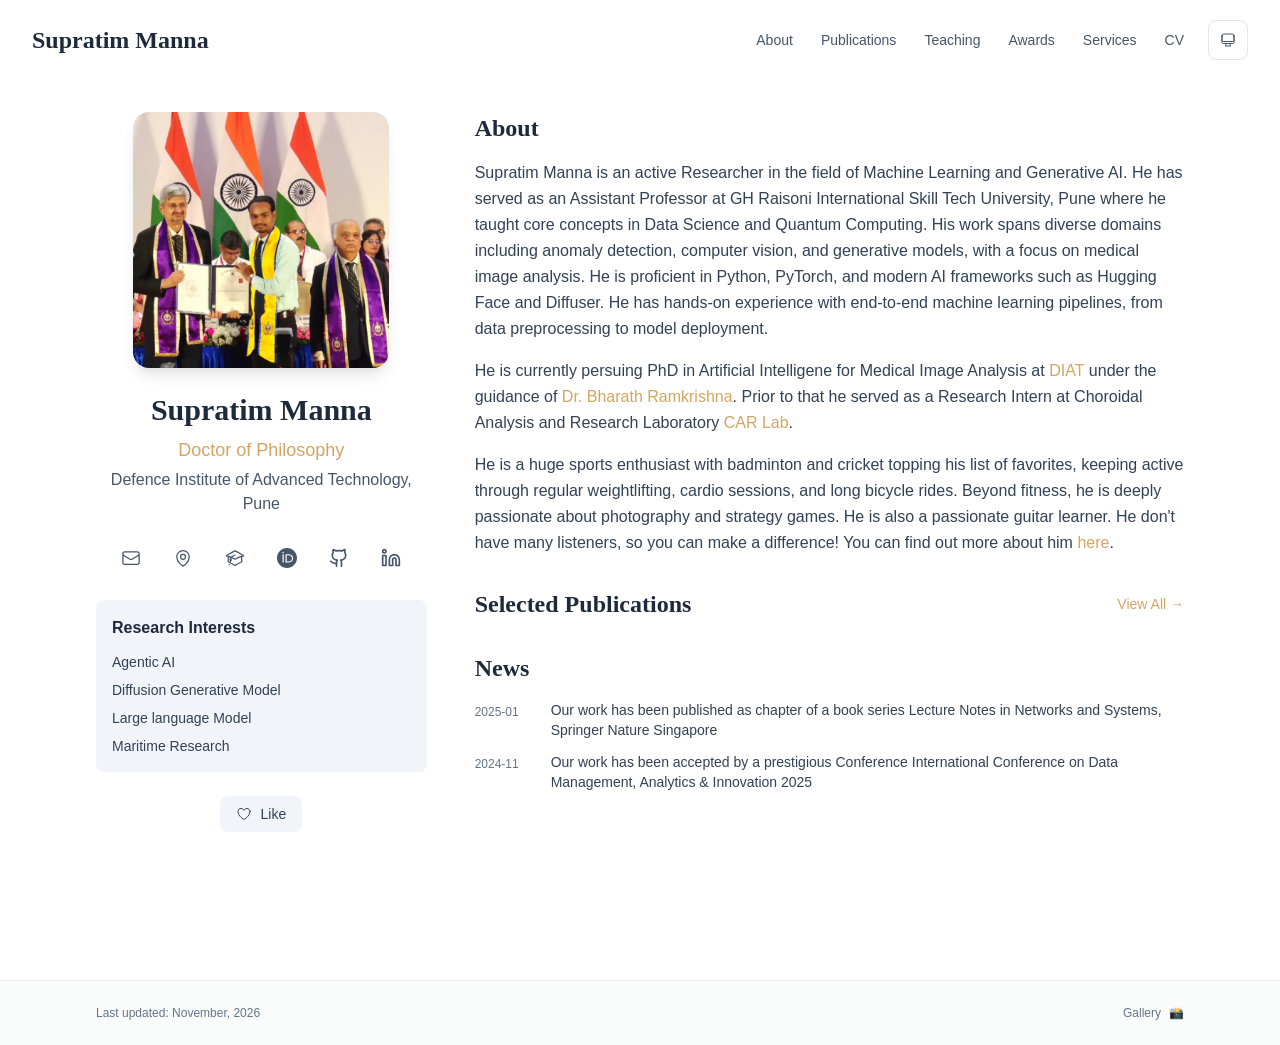
==== commit 03707ba9: "Deploy" ====
--- a/index.html
+++ b/index.html
@@ -59,9 +59,7 @@
       root.lang = 'en';
       root.setAttribute('data-locale', 'en');
     }
-  </script><title>Supratim Manna</title><meta name="description" content="PhD in Artificial Intelligence"/><meta name="author" content="Supratim Manna"/><meta name="keywords" content="Supratim Manna,PhD,Research,Defence Institute of Advanced Technology, Pune"/><meta name="creator" content="Supratim Manna"/><meta name="publisher" content="Supratim Manna"/><meta property="og:title" content="Supratim Manna"/><meta property="og:description" content="PhD in Artificial Intelligence"/><meta property="og:site_name" content="Supratim Manna&#x27;s Academic Website"/><meta property="og:locale" content="en_US"/><meta property="og:type" content="website"/><meta name="twitter:card" content="summary"/><meta name="twitter:title" content="Supratim Manna"/><meta name="twitter:description" content="PhD in Artificial Intelligence"/><link rel="icon" href="/favicon.svg"/><script>document.querySelectorAll('body link[rel="icon"], body link[rel="apple-touch-icon"]').forEach(el => document.head.appendChild(el))</script><script src="/_next/static/chunks/polyfills-42372ed130431b0a.js" noModule=""></script></head><body class="font-sans antialiased"><div style="visibility:hidden"><nav class="fixed top-0 left-0 right-0 z-50" data-headlessui-state=""><div class="transition-all duration-300 ease-out bg-transparent" style="transform:translateY(-100px)"><div class="max-w-7xl mx-auto px-4 sm:px-6 lg:px-8"><div class="flex justify-between items-center h-16 lg:h-20"><div class="flex-shrink-0" tabindex="0"><a class="text-xl lg:text-2xl font-serif font-semibold text-primary hover:text-accent transition-colors duration-200" href="/">Supratim Manna</a></div><div class="hidden lg:block"><div class="ml-10 flex items-center space-x-3"><div class="relative flex items-baseline space-x-1"><a data-nav-href="/" class="relative px-3 py-2 text-sm font-medium rounded-lg transition-colors duration-150 text-primary" href="/">About</a><a data-nav-href="/publications" class="relative px-3 py-2 text-sm font-medium rounded-lg transition-colors duration-150 text-neutral-600" href="/publications/">Publications</a><a data-nav-href="/teaching" class="relative px-3 py-2 text-sm font-medium rounded-lg transition-colors duration-150 text-neutral-600" href="/teaching/">Teaching</a><a data-nav-href="/awards" class="relative px-3 py-2 text-sm font-medium rounded-lg transition-colors duration-150 text-neutral-600" href="/awards/">Awards</a><a data-nav-href="/services" class="relative px-3 py-2 text-sm font-medium rounded-lg transition-colors duration-150 text-neutral-600" href="/services/">Services</a><a data-nav-href="/cv" class="relative px-3 py-2 text-sm font-medium rounded-lg transition-colors duration-150 text-neutral-600" href="/cv/">CV</a></div><div class="flex items-center justify-center w-10 h-10 rounded-lg border border-neutral-200 dark:border-[rgba(148,163,184,0.24)] bg-background dark:bg-neutral-800"><div class="w-4 h-4 rounded-full bg-neutral-300 animate-pulse"></div></div></div></div><div class="lg:hidden flex items-center space-x-2"><div class="flex items-center justify-center w-10 h-10 rounded-lg border border-neutral-200 dark:border-[rgba(148,163,184,0.24)] bg-background dark:bg-neutral-800"><div class="w-4 h-4 rounded-full bg-neutral-300 animate-pulse"></div></div><button class="inline-flex items-center justify-center p-2 rounded-md text-neutral-600 hover:text-primary hover:bg-neutral-100 dark:hover:bg-neutral-800 focus:outline-none focus:ring-2 focus:ring-inset focus:ring-accent transition-colors duration-200" id="headlessui-disclosure-button-«R7pdb»" type="button" aria-expanded="false" data-headlessui-state=""><span class="sr-only">Open main menu</span><div><svg xmlns="http://www.w3.org/2000/svg" fill="none" viewBox="0 0 24 24" stroke-width="1.5" stroke="currentColor" aria-hidden="true" data-slot="icon" class="block h-6 w-6"><path stroke-linecap="round" stroke-linejoin="round" d="M3.75 6.75h16.5M3.75 12h16.5m-16.5 5.25h16.5"></path></svg></div></button></div></div></div></div></nav><main class="min-h-screen pt-16 lg:pt-20"><div class="max-w-6xl mx-auto px-4 sm:px-6 lg:px-8 py-8 bg-background min-h-screen"><div class="grid grid-cols-1 lg:grid-cols-3 gap-12"><div class="lg:col-span-1"><div class="sticky top-8" style="opacity:0;transform:translateY(20px)"><div class="w-64 h-64 mx-auto mb-6 rounded-2xl overflow-hidden shadow-lg hover:shadow-xl transition-all duration-200 hover:scale-105"><img alt="Supratim Manna" width="256" height="256" decoding="async" data-nimg="1" class="w-full h-full object-cover object-[32%_center]" style="color:transparent" src="/bio.jpg"/></div><div class="text-center mb-6"><h1 class="text-3xl font-serif font-bold text-primary mb-2">Supratim Manna</h1><p class="text-lg text-accent font-medium mb-1">Doctor of Philosophy</p><p class="text-neutral-600 mb-2">Defence Institute of Advanced Technology, Pune</p></div><div class="flex flex-wrap justify-center gap-3 sm:gap-4 mb-6 relative px-2"><div class="relative"><button class="p-2 sm:p-2 transition-colors duration-200 text-neutral-600 dark:text-neutral-400 hover:text-accent" aria-label="Email"><svg xmlns="http://www.w3.org/2000/svg" fill="none" viewBox="0 0 24 24" stroke-width="1.5" stroke="currentColor" aria-hidden="true" data-slot="icon" class="h-5 w-5"><path stroke-linecap="round" stroke-linejoin="round" d="M21.75 6.75v10.5a2.25 2.25 0 0 1-2.25 2.25h-15a2.25 2.25 0 0 1-2.25-2.25V6.75m19.5 0A2.25 2.25 0 0 0 19.5 4.5h-15a2.25 2.25 0 0 0-2.25 2.25m19.5 0v.243a2.25 2.25 0 0 1-1.07 1.916l-7.5 4.615a2.25 2.25 0 0 1-2.36 0L3.32 8.91a2.25 2.25 0 0 1-1.07-1.916V6.75"></path></svg></button></div><div class="relative"><button class="p-2 sm:p-2 transition-colors duration-200 text-neutral-600 dark:text-neutral-400 hover:text-accent" aria-label="Location"><svg xmlns="http://www.w3.org/2000/svg" fill="none" viewBox="0 0 24 24" stroke-width="1.5" stroke="currentColor" aria-hidden="true" data-slot="icon" class="h-5 w-5"><path stroke-linecap="round" stroke-linejoin="round" d="M15 10.5a3 3 0 1 1-6 0 3 3 0 0 1 6 0Z"></path><path stroke-linecap="round" stroke-linejoin="round" d="M19.5 10.5c0 7.142-7.5 11.25-7.5 11.25S4.5 17.642 4.5 10.5a7.5 7.5 0 1 1 15 0Z"></path></svg></button></div><a href="https://scholar.google.com/citations?user=osX4tYMAAAAJ&amp;hl=en" target="_blank" rel="noopener noreferrer" class="p-2 sm:p-2 text-neutral-600 dark:text-neutral-400 hover:text-accent transition-colors duration-200" aria-label="Google Scholar"><svg xmlns="http://www.w3.org/2000/svg" fill="none" viewBox="0 0 24 24" stroke-width="1.5" stroke="currentColor" aria-hidden="true" data-slot="icon" class="h-5 w-5"><path stroke-linecap="round" stroke-linejoin="round" d="M4.26 10.147a60.438 60.438 0 0 0-.491 6.347A48.62 48.62 0 0 1 12 20.904a48.62 48.62 0 0 1 8.232-4.41 60.46 60.46 0 0 0-.491-6.347m-15.482 0a50.636 50.636 0 0 0-2.658-.813A59.906 59.906 0 0 1 12 3.493a59.903 59.903 0 0 1 10.399 5.84c-.896.248-1.783.52-2.658.814m-15.482 0A50.717 50.717 0 0 1 12 13.489a50.702 50.702 0 0 1 7.74-3.342M6.75 15a.75.75 0 1 0 0-1.5.75.75 0 0 0 0 1.5Zm0 0v-3.675A55.378 55.378 0 0 1 12 8.443m-7.007 11.55A5.981 5.981 0 0 0 6.75 15.75v-1.5"></path></svg></a><a href="https://orcid.org/0009-0005-4505-7611" target="_blank" rel="noopener noreferrer" class="p-2 sm:p-2 text-neutral-600 dark:text-neutral-400 hover:text-accent transition-colors duration-200" aria-label="ORCID"><svg viewBox="0 0 24 24" fill="currentColor" class="h-5 w-5" xmlns="http://www.w3.org/2000/svg"><path d="M12 0C5.372 0 0 5.372 0 12s5.372 12 12 12 12-5.372 12-12S18.628 0 12 0zM7.369 4.378c.525 0 .947.431.947.947s-.422.947-.947.947a.95.95 0 0 1-.947-.947c0-.525.422-.947.947-.947zm-.722 3.038h1.444v10.041H6.647V7.416zm3.562 0h3.9c3.712 0 5.344 2.653 5.344 5.025 0 2.578-2.016 5.025-5.325 5.025h-3.919V7.416zm1.444 1.303v7.444h2.297c3.272 0 4.022-2.484 4.022-3.722 0-2.016-1.284-3.722-4.097-3.722h-2.222z"></path></svg></a><a href="https://github.com/supratim-manna/" target="_blank" rel="noopener noreferrer" class="p-2 sm:p-2 text-neutral-600 dark:text-neutral-400 hover:text-accent transition-colors duration-200" aria-label="GitHub"><svg xmlns="http://www.w3.org/2000/svg" width="24" height="24" viewBox="0 0 24 24" fill="none" stroke="currentColor" stroke-width="2" stroke-linecap="round" stroke-linejoin="round" class="lucide lucide-github h-5 w-5" aria-hidden="true"><path d="M15 22v-4a4.8 4.8 0 0 0-1-3.5c3 0 6-2 6-5.5.08-1.25-.27-2.48-1-3.5.28-1.15.28-2.35 0-3.5 0 0-1 0-3 1.5-2.64-.5-5.36-.5-8 0C6 2 5 2 5 2c-.3 1.15-.3 2.35 0 3.5A5.403 5.403 0 0 0 4 9c0 3.5 3 5.5 6 5.5-.39.49-.68 1.05-.85 1.65-.17.6-.22 1.23-.15 1.85v4"></path><path d="M9 18c-4.51 2-5-2-7-2"></path></svg></a><a href="https://www.linkedin.com/in/supratim-manna/" target="_blank" rel="noopener noreferrer" class="p-2 sm:p-2 text-neutral-600 dark:text-neutral-400 hover:text-accent transition-colors duration-200" aria-label="LinkedIn"><svg xmlns="http://www.w3.org/2000/svg" width="24" height="24" viewBox="0 0 24 24" fill="none" stroke="currentColor" stroke-width="2" stroke-linecap="round" stroke-linejoin="round" class="lucide lucide-linkedin h-5 w-5" aria-hidden="true"><path d="M16 8a6 6 0 0 1 6 6v7h-4v-7a2 2 0 0 0-2-2 2 2 0 0 0-2 2v7h-4v-7a6 6 0 0 1 6-6z"></path><rect width="4" height="12" x="2" y="9"></rect><circle cx="4" cy="4" r="2"></circle></svg></a></div><div class="bg-neutral-100 dark:bg-neutral-800 rounded-lg p-4 mb-6 hover:shadow-lg transition-all duration-200 hover:scale-[1.02]"><h3 class="font-semibold text-primary mb-3">Research Interests</h3><div class="space-y-2 text-sm text-neutral-700 dark:text-neutral-500"><div>Agentic AI</div><div>Diffusion Generative Model</div><div>Large language Model</div><div>Maritime Research</div></div></div><div class="flex justify-center"><div class="relative"><button class="flex items-center space-x-2 px-4 py-2 rounded-lg font-medium text-sm transition-all duration-200 bg-neutral-100 dark:bg-neutral-800 text-neutral-700 dark:text-neutral-500 hover:bg-red-50 dark:hover:bg-red-900/20 hover:text-red-600 dark:hover:text-red-400 cursor-pointer" tabindex="0"><svg xmlns="http://www.w3.org/2000/svg" fill="none" viewBox="0 0 24 24" stroke-width="1.5" stroke="currentColor" aria-hidden="true" data-slot="icon" class="h-4 w-4"><path stroke-linecap="round" stroke-linejoin="round" d="M21 8.25c0-2.485-2.099-4.5-4.688-4.5-1.935 0-3.597 1.126-4.312 2.733-.715-1.607-2.377-2.733-4.313-2.733C5.1 3.75 3 5.765 3 8.25c0 7.22 9 12 9 12s9-4.78 9-12Z"></path></svg><span>Like</span></button></div></div></div></div><div class="lg:col-span-2 space-y-8"><section id="about" class="scroll-mt-24 space-y-8"><section style="opacity:0;transform:translateY(20px)"><h2 class="text-2xl font-serif font-bold text-primary mb-4">About</h2><div class="text-neutral-700 dark:text-neutral-600 leading-relaxed"><p class="mb-4 last:mb-0">Supratim Manna is an active Researcher in the field of Machine Learning and Generative AI. He has served as an Assistant Professor at GH Raisoni International Skill Tech University, Pune where he taught core concepts in Data Science and Quantum Computing. His work spans diverse domains including anomaly detection, computer vision, and generative models, with a focus on medical image analysis.
-He is proficient in Python, PyTorch, and modern AI frameworks such as Hugging Face and Diffuser. He has hands-on experience with end-to-end machine learning pipelines, from data preprocessing to model deployment.</p>
-<p class="mb-4 last:mb-0">He is currently persuing PhD in Artificial Intelligene for Medical Image Analysis at <a href="https://diat.ac.in" node="[object Object]" target="_blank" rel="noopener noreferrer" class="text-accent font-medium transition-all duration-200 rounded hover:bg-accent/10 hover:shadow-sm">DIAT</a>.</p>
-<p class="mb-4 last:mb-0">He was a MSc student at Defence Institute of Advanced Technology, advised by <a href="https://scholar.google.com/citations?user=rbNfVycAAAAJ&amp;hl=en" node="[object Object]" target="_blank" rel="noopener noreferrer" class="text-accent font-medium transition-all duration-200 rounded hover:bg-accent/10 hover:shadow-sm">Dr. Bharath Ramkrishna</a>.</p>
+  </script><title>Supratim Manna</title><meta name="description" content="PhD in Artificial Intelligence"/><meta name="author" content="Supratim Manna"/><meta name="keywords" content="Supratim Manna,PhD,Research,Defence Institute of Advanced Technology, Pune"/><meta name="creator" content="Supratim Manna"/><meta name="publisher" content="Supratim Manna"/><meta property="og:title" content="Supratim Manna"/><meta property="og:description" content="PhD in Artificial Intelligence"/><meta property="og:site_name" content="Supratim Manna&#x27;s Academic Website"/><meta property="og:locale" content="en_US"/><meta property="og:type" content="website"/><meta name="twitter:card" content="summary"/><meta name="twitter:title" content="Supratim Manna"/><meta name="twitter:description" content="PhD in Artificial Intelligence"/><link rel="icon" href="/favicon.svg"/><script>document.querySelectorAll('body link[rel="icon"], body link[rel="apple-touch-icon"]').forEach(el => document.head.appendChild(el))</script><script src="/_next/static/chunks/polyfills-42372ed130431b0a.js" noModule=""></script></head><body class="font-sans antialiased"><div style="visibility:hidden"><nav class="fixed top-0 left-0 right-0 z-50" data-headlessui-state=""><div class="transition-all duration-300 ease-out bg-transparent" style="transform:translateY(-100px)"><div class="max-w-7xl mx-auto px-4 sm:px-6 lg:px-8"><div class="flex justify-between items-center h-16 lg:h-20"><div class="flex-shrink-0" tabindex="0"><a class="text-xl lg:text-2xl font-serif font-semibold text-primary hover:text-accent transition-colors duration-200" href="/">Supratim Manna</a></div><div class="hidden lg:block"><div class="ml-10 flex items-center space-x-3"><div class="relative flex items-baseline space-x-1"><a data-nav-href="/" class="relative px-3 py-2 text-sm font-medium rounded-lg transition-colors duration-150 text-primary" href="/">About</a><a data-nav-href="/publications" class="relative px-3 py-2 text-sm font-medium rounded-lg transition-colors duration-150 text-neutral-600" href="/publications/">Publications</a><a data-nav-href="/teaching" class="relative px-3 py-2 text-sm font-medium rounded-lg transition-colors duration-150 text-neutral-600" href="/teaching/">Teaching</a><a data-nav-href="/awards" class="relative px-3 py-2 text-sm font-medium rounded-lg transition-colors duration-150 text-neutral-600" href="/awards/">Awards</a><a data-nav-href="/services" class="relative px-3 py-2 text-sm font-medium rounded-lg transition-colors duration-150 text-neutral-600" href="/services/">Services</a><a data-nav-href="/cv" class="relative px-3 py-2 text-sm font-medium rounded-lg transition-colors duration-150 text-neutral-600" href="/cv/">CV</a></div><div class="flex items-center justify-center w-10 h-10 rounded-lg border border-neutral-200 dark:border-[rgba(148,163,184,0.24)] bg-background dark:bg-neutral-800"><div class="w-4 h-4 rounded-full bg-neutral-300 animate-pulse"></div></div></div></div><div class="lg:hidden flex items-center space-x-2"><div class="flex items-center justify-center w-10 h-10 rounded-lg border border-neutral-200 dark:border-[rgba(148,163,184,0.24)] bg-background dark:bg-neutral-800"><div class="w-4 h-4 rounded-full bg-neutral-300 animate-pulse"></div></div><button class="inline-flex items-center justify-center p-2 rounded-md text-neutral-600 hover:text-primary hover:bg-neutral-100 dark:hover:bg-neutral-800 focus:outline-none focus:ring-2 focus:ring-inset focus:ring-accent transition-colors duration-200" id="headlessui-disclosure-button-«R7pdb»" type="button" aria-expanded="false" data-headlessui-state=""><span class="sr-only">Open main menu</span><div><svg xmlns="http://www.w3.org/2000/svg" fill="none" viewBox="0 0 24 24" stroke-width="1.5" stroke="currentColor" aria-hidden="true" data-slot="icon" class="block h-6 w-6"><path stroke-linecap="round" stroke-linejoin="round" d="M3.75 6.75h16.5M3.75 12h16.5m-16.5 5.25h16.5"></path></svg></div></button></div></div></div></div></nav><main class="min-h-screen pt-16 lg:pt-20"><div class="max-w-6xl mx-auto px-4 sm:px-6 lg:px-8 py-8 bg-background min-h-screen"><div class="grid grid-cols-1 lg:grid-cols-3 gap-12"><div class="lg:col-span-1"><div class="sticky top-8" style="opacity:0;transform:translateY(20px)"><div class="w-64 h-64 mx-auto mb-6 rounded-2xl overflow-hidden shadow-lg hover:shadow-xl transition-all duration-200 hover:scale-105"><img alt="Supratim Manna" width="256" height="256" decoding="async" data-nimg="1" class="w-full h-full object-cover object-[32%_center]" style="color:transparent" src="/bio.jpg"/></div><div class="text-center mb-6"><h1 class="text-3xl font-serif font-bold text-primary mb-2">Supratim Manna</h1><p class="text-lg text-accent font-medium mb-1">Doctor of Philosophy</p><p class="text-neutral-600 mb-2">Defence Institute of Advanced Technology, Pune</p></div><div class="flex flex-wrap justify-center gap-3 sm:gap-4 mb-6 relative px-2"><div class="relative"><button class="p-2 sm:p-2 transition-colors duration-200 text-neutral-600 dark:text-neutral-400 hover:text-accent" aria-label="Email"><svg xmlns="http://www.w3.org/2000/svg" fill="none" viewBox="0 0 24 24" stroke-width="1.5" stroke="currentColor" aria-hidden="true" data-slot="icon" class="h-5 w-5"><path stroke-linecap="round" stroke-linejoin="round" d="M21.75 6.75v10.5a2.25 2.25 0 0 1-2.25 2.25h-15a2.25 2.25 0 0 1-2.25-2.25V6.75m19.5 0A2.25 2.25 0 0 0 19.5 4.5h-15a2.25 2.25 0 0 0-2.25 2.25m19.5 0v.243a2.25 2.25 0 0 1-1.07 1.916l-7.5 4.615a2.25 2.25 0 0 1-2.36 0L3.32 8.91a2.25 2.25 0 0 1-1.07-1.916V6.75"></path></svg></button></div><div class="relative"><button class="p-2 sm:p-2 transition-colors duration-200 text-neutral-600 dark:text-neutral-400 hover:text-accent" aria-label="Location"><svg xmlns="http://www.w3.org/2000/svg" fill="none" viewBox="0 0 24 24" stroke-width="1.5" stroke="currentColor" aria-hidden="true" data-slot="icon" class="h-5 w-5"><path stroke-linecap="round" stroke-linejoin="round" d="M15 10.5a3 3 0 1 1-6 0 3 3 0 0 1 6 0Z"></path><path stroke-linecap="round" stroke-linejoin="round" d="M19.5 10.5c0 7.142-7.5 11.25-7.5 11.25S4.5 17.642 4.5 10.5a7.5 7.5 0 1 1 15 0Z"></path></svg></button></div><a href="https://scholar.google.com/citations?user=osX4tYMAAAAJ&amp;hl=en" target="_blank" rel="noopener noreferrer" class="p-2 sm:p-2 text-neutral-600 dark:text-neutral-400 hover:text-accent transition-colors duration-200" aria-label="Google Scholar"><svg xmlns="http://www.w3.org/2000/svg" fill="none" viewBox="0 0 24 24" stroke-width="1.5" stroke="currentColor" aria-hidden="true" data-slot="icon" class="h-5 w-5"><path stroke-linecap="round" stroke-linejoin="round" d="M4.26 10.147a60.438 60.438 0 0 0-.491 6.347A48.62 48.62 0 0 1 12 20.904a48.62 48.62 0 0 1 8.232-4.41 60.46 60.46 0 0 0-.491-6.347m-15.482 0a50.636 50.636 0 0 0-2.658-.813A59.906 59.906 0 0 1 12 3.493a59.903 59.903 0 0 1 10.399 5.84c-.896.248-1.783.52-2.658.814m-15.482 0A50.717 50.717 0 0 1 12 13.489a50.702 50.702 0 0 1 7.74-3.342M6.75 15a.75.75 0 1 0 0-1.5.75.75 0 0 0 0 1.5Zm0 0v-3.675A55.378 55.378 0 0 1 12 8.443m-7.007 11.55A5.981 5.981 0 0 0 6.75 15.75v-1.5"></path></svg></a><a href="https://orcid.org/0009-0005-4505-7611" target="_blank" rel="noopener noreferrer" class="p-2 sm:p-2 text-neutral-600 dark:text-neutral-400 hover:text-accent transition-colors duration-200" aria-label="ORCID"><svg viewBox="0 0 24 24" fill="currentColor" class="h-5 w-5" xmlns="http://www.w3.org/2000/svg"><path d="M12 0C5.372 0 0 5.372 0 12s5.372 12 12 12 12-5.372 12-12S18.628 0 12 0zM7.369 4.378c.525 0 .947.431.947.947s-.422.947-.947.947a.95.95 0 0 1-.947-.947c0-.525.422-.947.947-.947zm-.722 3.038h1.444v10.041H6.647V7.416zm3.562 0h3.9c3.712 0 5.344 2.653 5.344 5.025 0 2.578-2.016 5.025-5.325 5.025h-3.919V7.416zm1.444 1.303v7.444h2.297c3.272 0 4.022-2.484 4.022-3.722 0-2.016-1.284-3.722-4.097-3.722h-2.222z"></path></svg></a><a href="https://github.com/supratim-manna/" target="_blank" rel="noopener noreferrer" class="p-2 sm:p-2 text-neutral-600 dark:text-neutral-400 hover:text-accent transition-colors duration-200" aria-label="GitHub"><svg xmlns="http://www.w3.org/2000/svg" width="24" height="24" viewBox="0 0 24 24" fill="none" stroke="currentColor" stroke-width="2" stroke-linecap="round" stroke-linejoin="round" class="lucide lucide-github h-5 w-5" aria-hidden="true"><path d="M15 22v-4a4.8 4.8 0 0 0-1-3.5c3 0 6-2 6-5.5.08-1.25-.27-2.48-1-3.5.28-1.15.28-2.35 0-3.5 0 0-1 0-3 1.5-2.64-.5-5.36-.5-8 0C6 2 5 2 5 2c-.3 1.15-.3 2.35 0 3.5A5.403 5.403 0 0 0 4 9c0 3.5 3 5.5 6 5.5-.39.49-.68 1.05-.85 1.65-.17.6-.22 1.23-.15 1.85v4"></path><path d="M9 18c-4.51 2-5-2-7-2"></path></svg></a><a href="https://www.linkedin.com/in/supratim-manna/" target="_blank" rel="noopener noreferrer" class="p-2 sm:p-2 text-neutral-600 dark:text-neutral-400 hover:text-accent transition-colors duration-200" aria-label="LinkedIn"><svg xmlns="http://www.w3.org/2000/svg" width="24" height="24" viewBox="0 0 24 24" fill="none" stroke="currentColor" stroke-width="2" stroke-linecap="round" stroke-linejoin="round" class="lucide lucide-linkedin h-5 w-5" aria-hidden="true"><path d="M16 8a6 6 0 0 1 6 6v7h-4v-7a2 2 0 0 0-2-2 2 2 0 0 0-2 2v7h-4v-7a6 6 0 0 1 6-6z"></path><rect width="4" height="12" x="2" y="9"></rect><circle cx="4" cy="4" r="2"></circle></svg></a></div><div class="bg-neutral-100 dark:bg-neutral-800 rounded-lg p-4 mb-6 hover:shadow-lg transition-all duration-200 hover:scale-[1.02]"><h3 class="font-semibold text-primary mb-3">Research Interests</h3><div class="space-y-2 text-sm text-neutral-700 dark:text-neutral-500"><div>Agentic AI</div><div>Diffusion Generative Model</div><div>Large language Model</div><div>Maritime Research</div></div></div><div class="flex justify-center"><div class="relative"><button class="flex items-center space-x-2 px-4 py-2 rounded-lg font-medium text-sm transition-all duration-200 bg-neutral-100 dark:bg-neutral-800 text-neutral-700 dark:text-neutral-500 hover:bg-red-50 dark:hover:bg-red-900/20 hover:text-red-600 dark:hover:text-red-400 cursor-pointer" tabindex="0"><svg xmlns="http://www.w3.org/2000/svg" fill="none" viewBox="0 0 24 24" stroke-width="1.5" stroke="currentColor" aria-hidden="true" data-slot="icon" class="h-4 w-4"><path stroke-linecap="round" stroke-linejoin="round" d="M21 8.25c0-2.485-2.099-4.5-4.688-4.5-1.935 0-3.597 1.126-4.312 2.733-.715-1.607-2.377-2.733-4.313-2.733C5.1 3.75 3 5.765 3 8.25c0 7.22 9 12 9 12s9-4.78 9-12Z"></path></svg><span>Like</span></button></div></div></div></div><div class="lg:col-span-2 space-y-8"><section id="about" class="scroll-mt-24 space-y-8"><section style="opacity:0;transform:translateY(20px)"><h2 class="text-2xl font-serif font-bold text-primary mb-4">About</h2><div class="text-neutral-700 dark:text-neutral-600 leading-relaxed"><p class="mb-4 last:mb-0">Supratim Manna is an active Researcher in the field of Machine Learning and Generative AI. He has served as an Assistant Professor at GH Raisoni International Skill Tech University, Pune where he taught core concepts in Data Science and Quantum Computing. His work spans diverse domains including anomaly detection, computer vision, and generative models, with a focus on medical image analysis. He is proficient in Python, PyTorch, and modern AI frameworks such as Hugging Face and Diffuser. He has hands-on experience with end-to-end machine learning pipelines, from data preprocessing to model deployment.</p>
+<p class="mb-4 last:mb-0">He is currently persuing PhD in Artificial Intelligene for Medical Image Analysis at <a href="https://diat.ac.in" node="[object Object]" target="_blank" rel="noopener noreferrer" class="text-accent font-medium transition-all duration-200 rounded hover:bg-accent/10 hover:shadow-sm">DIAT</a> under the guidance of <a href="https://scholar.google.com/citations?user=rbNfVycAAAAJ&amp;hl=en" node="[object Object]" target="_blank" rel="noopener noreferrer" class="text-accent font-medium transition-all duration-200 rounded hover:bg-accent/10 hover:shadow-sm">Dr. Bharath Ramkrishna</a>. Prior to that he served as a Research Intern at Choroidal Analysis and Research Laboratory <a href="https://www.choroidanalyticsresearch.com/" node="[object Object]" target="_blank" rel="noopener noreferrer" class="text-accent font-medium transition-all duration-200 rounded hover:bg-accent/10 hover:shadow-sm">CAR Lab</a>.</p>
 <p class="mb-4 last:mb-0">He is a huge sports enthusiast with badminton and cricket topping his list of favorites, keeping active through regular weightlifting, cardio sessions, and long bicycle rides. Beyond fitness, he is deeply passionate about photography and strategy games. He is also a passionate guitar learner. He don&#x27;t have many listeners, so you can make a difference!
-You can find out more about him <a href="https://supratim-manna.github.io/gallery/" node="[object Object]" target="_blank" rel="noopener noreferrer" class="text-accent font-medium transition-all duration-200 rounded hover:bg-accent/10 hover:shadow-sm">here</a>.</p></div></section><section style="opacity:0;transform:translateY(20px)"><div class="flex items-center justify-between mb-4"><h2 class="text-2xl font-serif font-bold text-primary">Selected Publications</h2><a class="text-accent hover:text-accent-dark text-sm font-medium transition-all duration-200 rounded hover:bg-accent/10 hover:shadow-sm" href="/publications/">View All<!-- --> →</a></div><div class="space-y-4"></div></section><section style="opacity:0;transform:translateY(20px)"><h2 class="text-2xl font-serif font-bold text-primary mb-4">News</h2><div class="space-y-3"><div class="flex items-start space-x-3"><span class="text-xs text-neutral-500 mt-1 w-16 flex-shrink-0">2025-01</span><p class="text-sm text-neutral-700">Our work has been published as chapter of a book series Lecture Notes in Networks and Systems, Springer Nature Singapore</p></div><div class="flex items-start space-x-3"><span class="text-xs text-neutral-500 mt-1 w-16 flex-shrink-0">2024-11</span><p class="text-sm text-neutral-700">Our work has been accepted by a prestigious Conference International Conference on Data Management, Analytics &amp; Innovation 2025</p></div></div></section></section></div></div></div><!--$--><!--/$--><!--$--><!--/$--></main><footer class="border-t border-neutral-200/50 bg-neutral-50/50 dark:bg-neutral-900/50 dark:border-neutral-700/50"><div class="max-w-6xl mx-auto px-4 sm:px-6 lg:px-8 py-6"><div class="flex flex-col sm:flex-row justify-between items-center gap-2"><p class="text-xs text-neutral-500">Last updated<!-- -->: <!-- -->November, 2026</p><p class="text-xs text-neutral-500 flex items-center"><a href="https://supratim-manna.github.io/gallery" target="_blank" rel="noopener noreferrer">Gallery</a><span class="ml-2">📸</span></p></div></div></footer></div><script src="/_next/static/chunks/webpack-af78f5c2c11af041.js" async=""></script><script>(self.__next_f=self.__next_f||[]).push([0])</script><script>self.__next_f.push([1,"1:\"$Sreact.fragment\"\n3:I[3719,[\"461\",\"static/chunks/461-a9a5d7b05a71d978.js\",\"874\",\"static/chunks/874-6cc630662f3664af.js\",\"291\",\"static/chunks/291-e39730cc9327e39b.js\",\"177\",\"static/chunks/app/layout-826b02e883cd4500.js\"],\"ThemeProvider\"]\n4:I[310,[\"461\",\"static/chunks/461-a9a5d7b05a71d978.js\",\"874\",\"static/chunks/874-6cc630662f3664af.js\",\"291\",\"static/chunks/291-e39730cc9327e39b.js\",\"177\",\"static/chunks/app/layout-826b02e883cd4500.js\"],\"LocaleProvider\"]\n5:I[4574,[\"461\",\"static/chunks/461-a9a5d7b05a71d978.js\",\"874\",\"static/chunks/874-6cc630662f3664af.js\",\"291\",\"static/chunks/291-e39730cc9327e39b.js\",\"177\",\"static/chunks/app/layout-826b02e883cd4500.js\"],\"default\"]\n6:I[7555,[],\"\"]\n7:I[1295,[],\"\"]\n8:I[2548,[\"461\",\"static/chunks/461-a9a5d7b05a71d978.js\",\"874\",\"static/chunks/874-6cc630662f3664af.js\",\"291\",\"static/chunks/291-e39730cc9327e39b.js\",\"177\",\"static/chunks/app/layout-826b02e883cd4500.js\"],\"default\"]\n9:I[6613,[\"461\",\"static/chunks/461-a9a5d7b05a71d978.js\",\"178\",\"static/chunks/178-595a94b9af1e67b5.js\",\"874\",\"static/chunks/874-6cc630662f3664af.js\",\"748\",\"static/chunks/748-7abe04efe828ff38.js\",\"974\",\"static/chunks/app/page-4c3a3577fa1fef11.js\"],\"default\"]\nb:I[9665,[],\"MetadataBoundary\"]\nd:I[9665,[],\"OutletBoundary\"]\n10:I[4911,[],\"AsyncMetadataOutlet\"]\n12:I[9665,[],\"ViewportBoundary\"]\n14:I[6614,[],\"\"]\n:HL[\"/_next/static/css/fce3d080123e9189.css\",\"style\"]\n2:T5c8,\n    try {\n      const cfg = {\"enabled\":false,\"locales\":[\"en\"],\"defaultLocale\":\"en\",\"mode\":\"fixed\",\"fixedLocale\":\"en\",\"persist\":false,\"switcher\":false,\"labels\":{\"en\":\"English\"}};\n      const storageKey = 'locale-storage';\n      const normalize = (value) =\u003e typeof value === 'string' ? value.trim().replace('_', '-').toLowerCase() : '';\n      const matchLocale = (candidate) =\u003e {\n        const normalized = normalize(candidate);\n        if (!normalized) return null;\n        if (cfg.locales.includes(normalized)) return normalized;\n        const language = normalized.split('-')[0];\n        if (cfg.locales.includes(language)) return language;\n        return null;\n "])</script><script>self.__next_f.push([1,"     };\n\n      let resolved = null;\n\n      if (!cfg.enabled) {\n        resolved = cfg.defaultLocale;\n      } else if (cfg.persist) {\n        resolved = matchLocale(localStorage.getItem(storageKey));\n      }\n\n      if (!resolved) {\n        if (cfg.mode === 'fixed') {\n          resolved = cfg.fixedLocale;\n        } else {\n          resolved = matchLocale(navigator.language);\n        }\n      }\n\n      if (!resolved) {\n        resolved = cfg.defaultLocale;\n      }\n\n      const root = document.documentElement;\n      root.lang = resolved;\n      root.setAttribute('data-locale', resolved);\n\n      if (cfg.persist) {\n        localStorage.setItem(storageKey, resolved);\n      }\n    } catch (e) {\n      const root = document.documentElement;\n      root.lang = 'en';\n      root.setAttribute('data-locale', 'en');\n    }\n  a:T52e,Supratim Manna is an active Researcher in the field of Machine Learning and Generative AI. He has served as an Assistant Professor at GH Raisoni International Skill Tech University, Pune where he taught core concepts in Data Science and Quantum Computing. His work spans diverse domains including anomaly detection, computer vision, and generative models, with a focus on medical image analysis.\nHe is proficient in Python, PyTorch, and modern AI frameworks such as Hugging Face and Diffuser. He has hands-on experience with end-to-end machine learning pipelines, from data preprocessing to model deployment.\n\nHe is currently persuing PhD in Artificial Intelligene for Medical Image Analysis at [DIAT](https://diat.ac.in).\n\nHe was a MSc student at Defence Institute of Advanced Technology, advised by [Dr. Bharath Ramkrishna](https://scholar.google.com/citations?user=rbNfVycAAAAJ\u0026hl=en).\n\nHe is a huge sports enthusiast with badminton and cricket topping his list of favorites, keeping active through regular weightlifting, cardio sessions, and long bicycle rides. Beyond fitness, he is deeply passionate about photography and strategy games. He is also a passionate guitar learner. He don't have many listeners, so you can m"])</script><script>self.__next_f.push([1,"ake a difference!\nYou can find out more about him [here](https://supratim-manna.github.io/gallery/)."])</script><script>self.__next_f.push([1,"0:{\"P\":null,\"b\":\"B8lV_VKHUOFrbgWs2uc9G\",\"p\":\"\",\"c\":[\"\",\"\"],\"i\":false,\"f\":[[[\"\",{\"children\":[\"__PAGE__\",{}]},\"$undefined\",\"$undefined\",true],[\"\",[\"$\",\"$1\",\"c\",{\"children\":[[[\"$\",\"link\",\"0\",{\"rel\":\"stylesheet\",\"href\":\"/_next/static/css/fce3d080123e9189.css\",\"precedence\":\"next\",\"crossOrigin\":\"$undefined\",\"nonce\":\"$undefined\"}]],[\"$\",\"html\",null,{\"lang\":\"en\",\"className\":\"scroll-smooth\",\"suppressHydrationWarning\":true,\"children\":[[\"$\",\"head\",null,{\"children\":[[\"$\",\"link\",null,{\"rel\":\"icon\",\"href\":\"/favicon.svg\",\"type\":\"image/svg+xml\"}],[\"$\",\"link\",null,{\"rel\":\"dns-prefetch\",\"href\":\"https://jialeliu.com\"}],[\"$\",\"link\",null,{\"rel\":\"preconnect\",\"href\":\"https://jialeliu.com\",\"crossOrigin\":\"\"}],[\"$\",\"link\",null,{\"rel\":\"preload\",\"as\":\"font\",\"type\":\"font/woff2\",\"href\":\"https://jialeliu.com/fonts/georgiab.woff2\",\"crossOrigin\":\"\"}],[\"$\",\"script\",null,{\"dangerouslySetInnerHTML\":{\"__html\":\"\\n              try {\\n                const theme = localStorage.getItem('theme-storage');\\n                const parsed = theme ? JSON.parse(theme) : null;\\n                const setting = parsed?.state?.theme || 'system';\\n                const prefersDark = typeof window !== 'undefined' \u0026\u0026 window.matchMedia \u0026\u0026 window.matchMedia('(prefers-color-scheme: dark)').matches;\\n                const effective = setting === 'dark' ? 'dark' : (setting === 'light' ? 'light' : (prefersDark ? 'dark' : 'light'));\\n                var root = document.documentElement;\\n                root.classList.add(effective);\\n                root.setAttribute('data-theme', effective);\\n              } catch (e) {\\n                var root = document.documentElement;\\n                root.classList.add('light');\\n                root.setAttribute('data-theme', 'light');\\n              }\\n            \"}}],[\"$\",\"script\",null,{\"dangerouslySetInnerHTML\":{\"__html\":\"$2\"}}]]}],[\"$\",\"body\",null,{\"className\":\"font-sans antialiased\",\"children\":[\"$\",\"$L3\",null,{\"children\":[\"$\",\"$L4\",null,{\"config\":{\"enabled\":false,\"locales\":[\"en\"],\"defaultLocale\":\"en\",\"mode\":\"fixed\",\"fixedLocale\":\"en\",\"persist\":false,\"switcher\":false,\"labels\":{\"en\":\"English\"}},\"children\":[[\"$\",\"$L5\",null,{\"items\":[{\"title\":\"About\",\"type\":\"page\",\"target\":\"about\",\"href\":\"/\"},{\"title\":\"Publications\",\"type\":\"page\",\"target\":\"publications\",\"href\":\"/publications\"},{\"title\":\"Teaching\",\"type\":\"page\",\"target\":\"teaching\",\"href\":\"/teaching\"},{\"title\":\"Awards\",\"type\":\"page\",\"target\":\"awards\",\"href\":\"/awards\"},{\"title\":\"Services\",\"type\":\"page\",\"target\":\"services\",\"href\":\"/services\"},{\"title\":\"CV\",\"type\":\"page\",\"target\":\"cv\",\"href\":\"/cv\"}],\"siteTitle\":\"Supratim Manna\",\"enableOnePageMode\":false,\"i18n\":\"$0:f:0:1:1:props:children:1:props:children:1:props:children:props:children:props:config\",\"itemsByLocale\":{\"en\":[{\"title\":\"About\",\"type\":\"page\",\"target\":\"about\",\"href\":\"/\"},{\"title\":\"Publications\",\"type\":\"page\",\"target\":\"publications\",\"href\":\"/publications\"},{\"title\":\"Teaching\",\"type\":\"page\",\"target\":\"teaching\",\"href\":\"/teaching\"},{\"title\":\"Awards\",\"type\":\"page\",\"target\":\"awards\",\"href\":\"/awards\"},{\"title\":\"Services\",\"type\":\"page\",\"target\":\"services\",\"href\":\"/services\"},{\"title\":\"CV\",\"type\":\"page\",\"target\":\"cv\",\"href\":\"/cv\"}]},\"siteTitleByLocale\":{\"en\":\"Supratim Manna\"}}],[\"$\",\"main\",null,{\"className\":\"min-h-screen pt-16 lg:pt-20\",\"children\":[\"$\",\"$L6\",null,{\"parallelRouterKey\":\"children\",\"error\":\"$undefined\",\"errorStyles\":\"$undefined\",\"errorScripts\":\"$undefined\",\"template\":[\"$\",\"$L7\",null,{}],\"templateStyles\":\"$undefined\",\"templateScripts\":\"$undefined\",\"notFound\":[[[\"$\",\"title\",null,{\"children\":\"404: This page could not be found.\"}],[\"$\",\"div\",null,{\"style\":{\"fontFamily\":\"system-ui,\\\"Segoe UI\\\",Roboto,Helvetica,Arial,sans-serif,\\\"Apple Color Emoji\\\",\\\"Segoe UI Emoji\\\"\",\"height\":\"100vh\",\"textAlign\":\"center\",\"display\":\"flex\",\"flexDirection\":\"column\",\"alignItems\":\"center\",\"justifyContent\":\"center\"},\"children\":[\"$\",\"div\",null,{\"children\":[[\"$\",\"style\",null,{\"dangerouslySetInnerHTML\":{\"__html\":\"body{color:#000;background:#fff;margin:0}.next-error-h1{border-right:1px solid rgba(0,0,0,.3)}@media (prefers-color-scheme:dark){body{color:#fff;background:#000}.next-error-h1{border-right:1px solid rgba(255,255,255,.3)}}\"}}],[\"$\",\"h1\",null,{\"className\":\"next-error-h1\",\"style\":{\"display\":\"inline-block\",\"margin\":\"0 20px 0 0\",\"padding\":\"0 23px 0 0\",\"fontSize\":24,\"fontWeight\":500,\"verticalAlign\":\"top\",\"lineHeight\":\"49px\"},\"children\":404}],[\"$\",\"div\",null,{\"style\":{\"display\":\"inline-block\"},\"children\":[\"$\",\"h2\",null,{\"style\":{\"fontSize\":14,\"fontWeight\":400,\"lineHeight\":\"49px\",\"margin\":0},\"children\":\"This page could not be found.\"}]}]]}]}]],[]],\"forbidden\":\"$undefined\",\"unauthorized\":\"$undefined\"}]}],[\"$\",\"$L8\",null,{\"lastUpdated\":\"November, 2026\",\"lastUpdatedByLocale\":{\"en\":\"November, 2026\"},\"defaultLocale\":\"en\"}]]}]}]}]]}]]}],{\"children\":[\"__PAGE__\",[\"$\",\"$1\",\"c\",{\"children\":[[\"$\",\"$L9\",null,{\"dataByLocale\":{\"en\":{\"author\":{\"name\":\"Supratim Manna\",\"title\":\"Doctor of Philosophy\",\"institution\":\"Defence Institute of Advanced Technology, Pune\",\"avatar\":\"/bio.jpg\"},\"social\":{\"email\":\"supratimmannas7@gmail.com\",\"location\":\"Pune, India\",\"location_url\":\"https://maps.google.com\",\"location_details\":[\"Pune, India\"],\"google_scholar\":\"https://scholar.google.com/citations?user=osX4tYMAAAAJ\u0026hl=en\",\"orcid\":\"https://orcid.org/0009-0005-4505-7611\",\"github\":\"https://github.com/supratim-manna/\",\"linkedin\":\"https://www.linkedin.com/in/supratim-manna/\"},\"features\":{\"enable_likes\":true,\"enable_one_page_mode\":false},\"enableOnePageMode\":false,\"researchInterests\":[\"Agentic AI\",\"Diffusion Generative Model\",\"Large language Model\",\"Maritime Research\"],\"pagesToShow\":[{\"type\":\"about\",\"id\":\"about\",\"sections\":[{\"id\":\"about\",\"type\":\"markdown\",\"source\":\"bio.md\",\"title\":\"About\",\"content\":\"$a\"},{\"id\":\"featured_publications\",\"type\":\"publications\",\"title\":\"Selected Publications\",\"filter\":\"selected\",\"limit\":5,\"publications\":[]},{\"id\":\"news\",\"type\":\"list\",\"title\":\"News\",\"source\":\"news.toml\",\"items\":[{\"date\":\"2025-01\",\"content\":\"Our work has been published as chapter of a book series Lecture Notes in Networks and Systems, Springer Nature Singapore\"},{\"date\":\"2024-11\",\"content\":\"Our work has been accepted by a prestigious Conference International Conference on Data Management, Analytics \u0026 Innovation 2025\"}]}]}]}},\"defaultLocale\":\"en\"}],[\"$\",\"$Lb\",null,{\"children\":\"$Lc\"}],null,[\"$\",\"$Ld\",null,{\"children\":[\"$Le\",\"$Lf\",[\"$\",\"$L10\",null,{\"promise\":\"$@11\"}]]}]]}],{},null,false]},null,false],[\"$\",\"$1\",\"h\",{\"children\":[null,[\"$\",\"$1\",\"izGGltg7my7w1ItjPOP8B\",{\"children\":[[\"$\",\"$L12\",null,{\"children\":\"$L13\"}],null]}],null]}],false]],\"m\":\"$undefined\",\"G\":[\"$14\",\"$undefined\"],\"s\":false,\"S\":true}\n"])</script><script>self.__next_f.push([1,"15:\"$Sreact.suspense\"\n16:I[4911,[],\"AsyncMetadata\"]\nc:[\"$\",\"$15\",null,{\"fallback\":null,\"children\":[\"$\",\"$L16\",null,{\"promise\":\"$@17\"}]}]\n"])</script><script>self.__next_f.push([1,"f:null\n"])</script><script>self.__next_f.push([1,"13:[[\"$\",\"meta\",\"0\",{\"charSet\":\"utf-8\"}],[\"$\",\"meta\",\"1\",{\"name\":\"viewport\",\"content\":\"width=device-width, initial-scale=1\"}]]\ne:null\n"])</script><script>self.__next_f.push([1,"17:{\"metadata\":[[\"$\",\"title\",\"0\",{\"children\":\"Supratim Manna\"}],[\"$\",\"meta\",\"1\",{\"name\":\"description\",\"content\":\"PhD in Artificial Intelligence\"}],[\"$\",\"meta\",\"2\",{\"name\":\"author\",\"content\":\"Supratim Manna\"}],[\"$\",\"meta\",\"3\",{\"name\":\"keywords\",\"content\":\"Supratim Manna,PhD,Research,Defence Institute of Advanced Technology, Pune\"}],[\"$\",\"meta\",\"4\",{\"name\":\"creator\",\"content\":\"Supratim Manna\"}],[\"$\",\"meta\",\"5\",{\"name\":\"publisher\",\"content\":\"Supratim Manna\"}],[\"$\",\"meta\",\"6\",{\"property\":\"og:title\",\"content\":\"Supratim Manna\"}],[\"$\",\"meta\",\"7\",{\"property\":\"og:description\",\"content\":\"PhD in Artificial Intelligence\"}],[\"$\",\"meta\",\"8\",{\"property\":\"og:site_name\",\"content\":\"Supratim Manna's Academic Website\"}],[\"$\",\"meta\",\"9\",{\"property\":\"og:locale\",\"content\":\"en_US\"}],[\"$\",\"meta\",\"10\",{\"property\":\"og:type\",\"content\":\"website\"}],[\"$\",\"meta\",\"11\",{\"name\":\"twitter:card\",\"content\":\"summary\"}],[\"$\",\"meta\",\"12\",{\"name\":\"twitter:title\",\"content\":\"Supratim Manna\"}],[\"$\",\"meta\",\"13\",{\"name\":\"twitter:description\",\"content\":\"PhD in Artificial Intelligence\"}],[\"$\",\"link\",\"14\",{\"rel\":\"icon\",\"href\":\"/favicon.svg\"}]],\"error\":null,\"digest\":\"$undefined\"}\n11:{\"metadata\":\"$17:metadata\",\"error\":null,\"digest\":\"$undefined\"}\n"])</script></body></html>+You can find out more about him <a href="https://supratim-manna.github.io/gallery/" node="[object Object]" target="_blank" rel="noopener noreferrer" class="text-accent font-medium transition-all duration-200 rounded hover:bg-accent/10 hover:shadow-sm">here</a>.</p></div></section><section style="opacity:0;transform:translateY(20px)"><div class="flex items-center justify-between mb-4"><h2 class="text-2xl font-serif font-bold text-primary">Selected Publications</h2><a class="text-accent hover:text-accent-dark text-sm font-medium transition-all duration-200 rounded hover:bg-accent/10 hover:shadow-sm" href="/publications/">View All<!-- --> →</a></div><div class="space-y-4"></div></section><section style="opacity:0;transform:translateY(20px)"><h2 class="text-2xl font-serif font-bold text-primary mb-4">News</h2><div class="space-y-3"><div class="flex items-start space-x-3"><span class="text-xs text-neutral-500 mt-1 w-16 flex-shrink-0">2025-01</span><p class="text-sm text-neutral-700">Our work has been published as chapter of a book series Lecture Notes in Networks and Systems, Springer Nature Singapore</p></div><div class="flex items-start space-x-3"><span class="text-xs text-neutral-500 mt-1 w-16 flex-shrink-0">2024-11</span><p class="text-sm text-neutral-700">Our work has been accepted by a prestigious Conference International Conference on Data Management, Analytics &amp; Innovation 2025</p></div></div></section></section></div></div></div><!--$--><!--/$--><!--$--><!--/$--></main><footer class="border-t border-neutral-200/50 bg-neutral-50/50 dark:bg-neutral-900/50 dark:border-neutral-700/50"><div class="max-w-6xl mx-auto px-4 sm:px-6 lg:px-8 py-6"><div class="flex flex-col sm:flex-row justify-between items-center gap-2"><p class="text-xs text-neutral-500">Last updated<!-- -->: <!-- -->November, 2026</p><p class="text-xs text-neutral-500 flex items-center"><a href="https://supratim-manna.github.io/gallery" target="_blank" rel="noopener noreferrer">Gallery</a><span class="ml-2">📸</span></p></div></div></footer></div><script src="/_next/static/chunks/webpack-af78f5c2c11af041.js" async=""></script><script>(self.__next_f=self.__next_f||[]).push([0])</script><script>self.__next_f.push([1,"1:\"$Sreact.fragment\"\n3:I[3719,[\"461\",\"static/chunks/461-a9a5d7b05a71d978.js\",\"874\",\"static/chunks/874-6cc630662f3664af.js\",\"291\",\"static/chunks/291-e39730cc9327e39b.js\",\"177\",\"static/chunks/app/layout-826b02e883cd4500.js\"],\"ThemeProvider\"]\n4:I[310,[\"461\",\"static/chunks/461-a9a5d7b05a71d978.js\",\"874\",\"static/chunks/874-6cc630662f3664af.js\",\"291\",\"static/chunks/291-e39730cc9327e39b.js\",\"177\",\"static/chunks/app/layout-826b02e883cd4500.js\"],\"LocaleProvider\"]\n5:I[4574,[\"461\",\"static/chunks/461-a9a5d7b05a71d978.js\",\"874\",\"static/chunks/874-6cc630662f3664af.js\",\"291\",\"static/chunks/291-e39730cc9327e39b.js\",\"177\",\"static/chunks/app/layout-826b02e883cd4500.js\"],\"default\"]\n6:I[7555,[],\"\"]\n7:I[1295,[],\"\"]\n8:I[2548,[\"461\",\"static/chunks/461-a9a5d7b05a71d978.js\",\"874\",\"static/chunks/874-6cc630662f3664af.js\",\"291\",\"static/chunks/291-e39730cc9327e39b.js\",\"177\",\"static/chunks/app/layout-826b02e883cd4500.js\"],\"default\"]\n9:I[6613,[\"461\",\"static/chunks/461-a9a5d7b05a71d978.js\",\"178\",\"static/chunks/178-595a94b9af1e67b5.js\",\"874\",\"static/chunks/874-6cc630662f3664af.js\",\"748\",\"static/chunks/748-7abe04efe828ff38.js\",\"974\",\"static/chunks/app/page-4c3a3577fa1fef11.js\"],\"default\"]\nb:I[9665,[],\"MetadataBoundary\"]\nd:I[9665,[],\"OutletBoundary\"]\n10:I[4911,[],\"AsyncMetadataOutlet\"]\n12:I[9665,[],\"ViewportBoundary\"]\n14:I[6614,[],\"\"]\n:HL[\"/_next/static/css/fce3d080123e9189.css\",\"style\"]\n2:T5c8,\n    try {\n      const cfg = {\"enabled\":false,\"locales\":[\"en\"],\"defaultLocale\":\"en\",\"mode\":\"fixed\",\"fixedLocale\":\"en\",\"persist\":false,\"switcher\":false,\"labels\":{\"en\":\"English\"}};\n      const storageKey = 'locale-storage';\n      const normalize = (value) =\u003e typeof value === 'string' ? value.trim().replace('_', '-').toLowerCase() : '';\n      const matchLocale = (candidate) =\u003e {\n        const normalized = normalize(candidate);\n        if (!normalized) return null;\n        if (cfg.locales.includes(normalized)) return normalized;\n        const language = normalized.split('-')[0];\n        if (cfg.locales.includes(language)) return language;\n        return null;\n "])</script><script>self.__next_f.push([1,"     };\n\n      let resolved = null;\n\n      if (!cfg.enabled) {\n        resolved = cfg.defaultLocale;\n      } else if (cfg.persist) {\n        resolved = matchLocale(localStorage.getItem(storageKey));\n      }\n\n      if (!resolved) {\n        if (cfg.mode === 'fixed') {\n          resolved = cfg.fixedLocale;\n        } else {\n          resolved = matchLocale(navigator.language);\n        }\n      }\n\n      if (!resolved) {\n        resolved = cfg.defaultLocale;\n      }\n\n      const root = document.documentElement;\n      root.lang = resolved;\n      root.setAttribute('data-locale', resolved);\n\n      if (cfg.persist) {\n        localStorage.setItem(storageKey, resolved);\n      }\n    } catch (e) {\n      const root = document.documentElement;\n      root.lang = 'en';\n      root.setAttribute('data-locale', 'en');\n    }\n  a:T586,Supratim Manna is an active Researcher in the field of Machine Learning and Generative AI. He has served as an Assistant Professor at GH Raisoni International Skill Tech University, Pune where he taught core concepts in Data Science and Quantum Computing. His work spans diverse domains including anomaly detection, computer vision, and generative models, with a focus on medical image analysis. He is proficient in Python, PyTorch, and modern AI frameworks such as Hugging Face and Diffuser. He has hands-on experience with end-to-end machine learning pipelines, from data preprocessing to model deployment.\n\nHe is currently persuing PhD in Artificial Intelligene for Medical Image Analysis at [DIAT](https://diat.ac.in) under the guidance of [Dr. Bharath Ramkrishna](https://scholar.google.com/citations?user=rbNfVycAAAAJ\u0026hl=en). Prior to that he served as a Research Intern at Choroidal Analysis and Research Laboratory [CAR Lab](https://www.choroidanalyticsresearch.com/).\n\nHe is a huge sports enthusiast with badminton and cricket topping his list of favorites, keeping active through regular weightlifting, cardio sessions, and long bicycle rides. Beyond fitness, he is deeply passionate about photography and strategy g"])</script><script>self.__next_f.push([1,"ames. He is also a passionate guitar learner. He don't have many listeners, so you can make a difference!\nYou can find out more about him [here](https://supratim-manna.github.io/gallery/)."])</script><script>self.__next_f.push([1,"0:{\"P\":null,\"b\":\"KmUqhPOsdFgqXDj3MSkL0\",\"p\":\"\",\"c\":[\"\",\"\"],\"i\":false,\"f\":[[[\"\",{\"children\":[\"__PAGE__\",{}]},\"$undefined\",\"$undefined\",true],[\"\",[\"$\",\"$1\",\"c\",{\"children\":[[[\"$\",\"link\",\"0\",{\"rel\":\"stylesheet\",\"href\":\"/_next/static/css/fce3d080123e9189.css\",\"precedence\":\"next\",\"crossOrigin\":\"$undefined\",\"nonce\":\"$undefined\"}]],[\"$\",\"html\",null,{\"lang\":\"en\",\"className\":\"scroll-smooth\",\"suppressHydrationWarning\":true,\"children\":[[\"$\",\"head\",null,{\"children\":[[\"$\",\"link\",null,{\"rel\":\"icon\",\"href\":\"/favicon.svg\",\"type\":\"image/svg+xml\"}],[\"$\",\"link\",null,{\"rel\":\"dns-prefetch\",\"href\":\"https://jialeliu.com\"}],[\"$\",\"link\",null,{\"rel\":\"preconnect\",\"href\":\"https://jialeliu.com\",\"crossOrigin\":\"\"}],[\"$\",\"link\",null,{\"rel\":\"preload\",\"as\":\"font\",\"type\":\"font/woff2\",\"href\":\"https://jialeliu.com/fonts/georgiab.woff2\",\"crossOrigin\":\"\"}],[\"$\",\"script\",null,{\"dangerouslySetInnerHTML\":{\"__html\":\"\\n              try {\\n                const theme = localStorage.getItem('theme-storage');\\n                const parsed = theme ? JSON.parse(theme) : null;\\n                const setting = parsed?.state?.theme || 'system';\\n                const prefersDark = typeof window !== 'undefined' \u0026\u0026 window.matchMedia \u0026\u0026 window.matchMedia('(prefers-color-scheme: dark)').matches;\\n                const effective = setting === 'dark' ? 'dark' : (setting === 'light' ? 'light' : (prefersDark ? 'dark' : 'light'));\\n                var root = document.documentElement;\\n                root.classList.add(effective);\\n                root.setAttribute('data-theme', effective);\\n              } catch (e) {\\n                var root = document.documentElement;\\n                root.classList.add('light');\\n                root.setAttribute('data-theme', 'light');\\n              }\\n            \"}}],[\"$\",\"script\",null,{\"dangerouslySetInnerHTML\":{\"__html\":\"$2\"}}]]}],[\"$\",\"body\",null,{\"className\":\"font-sans antialiased\",\"children\":[\"$\",\"$L3\",null,{\"children\":[\"$\",\"$L4\",null,{\"config\":{\"enabled\":false,\"locales\":[\"en\"],\"defaultLocale\":\"en\",\"mode\":\"fixed\",\"fixedLocale\":\"en\",\"persist\":false,\"switcher\":false,\"labels\":{\"en\":\"English\"}},\"children\":[[\"$\",\"$L5\",null,{\"items\":[{\"title\":\"About\",\"type\":\"page\",\"target\":\"about\",\"href\":\"/\"},{\"title\":\"Publications\",\"type\":\"page\",\"target\":\"publications\",\"href\":\"/publications\"},{\"title\":\"Teaching\",\"type\":\"page\",\"target\":\"teaching\",\"href\":\"/teaching\"},{\"title\":\"Awards\",\"type\":\"page\",\"target\":\"awards\",\"href\":\"/awards\"},{\"title\":\"Services\",\"type\":\"page\",\"target\":\"services\",\"href\":\"/services\"},{\"title\":\"CV\",\"type\":\"page\",\"target\":\"cv\",\"href\":\"/cv\"}],\"siteTitle\":\"Supratim Manna\",\"enableOnePageMode\":false,\"i18n\":\"$0:f:0:1:1:props:children:1:props:children:1:props:children:props:children:props:config\",\"itemsByLocale\":{\"en\":[{\"title\":\"About\",\"type\":\"page\",\"target\":\"about\",\"href\":\"/\"},{\"title\":\"Publications\",\"type\":\"page\",\"target\":\"publications\",\"href\":\"/publications\"},{\"title\":\"Teaching\",\"type\":\"page\",\"target\":\"teaching\",\"href\":\"/teaching\"},{\"title\":\"Awards\",\"type\":\"page\",\"target\":\"awards\",\"href\":\"/awards\"},{\"title\":\"Services\",\"type\":\"page\",\"target\":\"services\",\"href\":\"/services\"},{\"title\":\"CV\",\"type\":\"page\",\"target\":\"cv\",\"href\":\"/cv\"}]},\"siteTitleByLocale\":{\"en\":\"Supratim Manna\"}}],[\"$\",\"main\",null,{\"className\":\"min-h-screen pt-16 lg:pt-20\",\"children\":[\"$\",\"$L6\",null,{\"parallelRouterKey\":\"children\",\"error\":\"$undefined\",\"errorStyles\":\"$undefined\",\"errorScripts\":\"$undefined\",\"template\":[\"$\",\"$L7\",null,{}],\"templateStyles\":\"$undefined\",\"templateScripts\":\"$undefined\",\"notFound\":[[[\"$\",\"title\",null,{\"children\":\"404: This page could not be found.\"}],[\"$\",\"div\",null,{\"style\":{\"fontFamily\":\"system-ui,\\\"Segoe UI\\\",Roboto,Helvetica,Arial,sans-serif,\\\"Apple Color Emoji\\\",\\\"Segoe UI Emoji\\\"\",\"height\":\"100vh\",\"textAlign\":\"center\",\"display\":\"flex\",\"flexDirection\":\"column\",\"alignItems\":\"center\",\"justifyContent\":\"center\"},\"children\":[\"$\",\"div\",null,{\"children\":[[\"$\",\"style\",null,{\"dangerouslySetInnerHTML\":{\"__html\":\"body{color:#000;background:#fff;margin:0}.next-error-h1{border-right:1px solid rgba(0,0,0,.3)}@media (prefers-color-scheme:dark){body{color:#fff;background:#000}.next-error-h1{border-right:1px solid rgba(255,255,255,.3)}}\"}}],[\"$\",\"h1\",null,{\"className\":\"next-error-h1\",\"style\":{\"display\":\"inline-block\",\"margin\":\"0 20px 0 0\",\"padding\":\"0 23px 0 0\",\"fontSize\":24,\"fontWeight\":500,\"verticalAlign\":\"top\",\"lineHeight\":\"49px\"},\"children\":404}],[\"$\",\"div\",null,{\"style\":{\"display\":\"inline-block\"},\"children\":[\"$\",\"h2\",null,{\"style\":{\"fontSize\":14,\"fontWeight\":400,\"lineHeight\":\"49px\",\"margin\":0},\"children\":\"This page could not be found.\"}]}]]}]}]],[]],\"forbidden\":\"$undefined\",\"unauthorized\":\"$undefined\"}]}],[\"$\",\"$L8\",null,{\"lastUpdated\":\"November, 2026\",\"lastUpdatedByLocale\":{\"en\":\"November, 2026\"},\"defaultLocale\":\"en\"}]]}]}]}]]}]]}],{\"children\":[\"__PAGE__\",[\"$\",\"$1\",\"c\",{\"children\":[[\"$\",\"$L9\",null,{\"dataByLocale\":{\"en\":{\"author\":{\"name\":\"Supratim Manna\",\"title\":\"Doctor of Philosophy\",\"institution\":\"Defence Institute of Advanced Technology, Pune\",\"avatar\":\"/bio.jpg\"},\"social\":{\"email\":\"supratimmannas7@gmail.com\",\"location\":\"Pune, India\",\"location_url\":\"https://maps.google.com\",\"location_details\":[\"Pune, India\"],\"google_scholar\":\"https://scholar.google.com/citations?user=osX4tYMAAAAJ\u0026hl=en\",\"orcid\":\"https://orcid.org/0009-0005-4505-7611\",\"github\":\"https://github.com/supratim-manna/\",\"linkedin\":\"https://www.linkedin.com/in/supratim-manna/\"},\"features\":{\"enable_likes\":true,\"enable_one_page_mode\":false},\"enableOnePageMode\":false,\"researchInterests\":[\"Agentic AI\",\"Diffusion Generative Model\",\"Large language Model\",\"Maritime Research\"],\"pagesToShow\":[{\"type\":\"about\",\"id\":\"about\",\"sections\":[{\"id\":\"about\",\"type\":\"markdown\",\"source\":\"bio.md\",\"title\":\"About\",\"content\":\"$a\"},{\"id\":\"featured_publications\",\"type\":\"publications\",\"title\":\"Selected Publications\",\"filter\":\"selected\",\"limit\":5,\"publications\":[]},{\"id\":\"news\",\"type\":\"list\",\"title\":\"News\",\"source\":\"news.toml\",\"items\":[{\"date\":\"2025-01\",\"content\":\"Our work has been published as chapter of a book series Lecture Notes in Networks and Systems, Springer Nature Singapore\"},{\"date\":\"2024-11\",\"content\":\"Our work has been accepted by a prestigious Conference International Conference on Data Management, Analytics \u0026 Innovation 2025\"}]}]}]}},\"defaultLocale\":\"en\"}],[\"$\",\"$Lb\",null,{\"children\":\"$Lc\"}],null,[\"$\",\"$Ld\",null,{\"children\":[\"$Le\",\"$Lf\",[\"$\",\"$L10\",null,{\"promise\":\"$@11\"}]]}]]}],{},null,false]},null,false],[\"$\",\"$1\",\"h\",{\"children\":[null,[\"$\",\"$1\",\"1gzf9w8zo2IMes5QJobnb\",{\"children\":[[\"$\",\"$L12\",null,{\"children\":\"$L13\"}],null]}],null]}],false]],\"m\":\"$undefined\",\"G\":[\"$14\",\"$undefined\"],\"s\":false,\"S\":true}\n"])</script><script>self.__next_f.push([1,"15:\"$Sreact.suspense\"\n16:I[4911,[],\"AsyncMetadata\"]\nc:[\"$\",\"$15\",null,{\"fallback\":null,\"children\":[\"$\",\"$L16\",null,{\"promise\":\"$@17\"}]}]\n"])</script><script>self.__next_f.push([1,"f:null\n"])</script><script>self.__next_f.push([1,"13:[[\"$\",\"meta\",\"0\",{\"charSet\":\"utf-8\"}],[\"$\",\"meta\",\"1\",{\"name\":\"viewport\",\"content\":\"width=device-width, initial-scale=1\"}]]\ne:null\n"])</script><script>self.__next_f.push([1,"17:{\"metadata\":[[\"$\",\"title\",\"0\",{\"children\":\"Supratim Manna\"}],[\"$\",\"meta\",\"1\",{\"name\":\"description\",\"content\":\"PhD in Artificial Intelligence\"}],[\"$\",\"meta\",\"2\",{\"name\":\"author\",\"content\":\"Supratim Manna\"}],[\"$\",\"meta\",\"3\",{\"name\":\"keywords\",\"content\":\"Supratim Manna,PhD,Research,Defence Institute of Advanced Technology, Pune\"}],[\"$\",\"meta\",\"4\",{\"name\":\"creator\",\"content\":\"Supratim Manna\"}],[\"$\",\"meta\",\"5\",{\"name\":\"publisher\",\"content\":\"Supratim Manna\"}],[\"$\",\"meta\",\"6\",{\"property\":\"og:title\",\"content\":\"Supratim Manna\"}],[\"$\",\"meta\",\"7\",{\"property\":\"og:description\",\"content\":\"PhD in Artificial Intelligence\"}],[\"$\",\"meta\",\"8\",{\"property\":\"og:site_name\",\"content\":\"Supratim Manna's Academic Website\"}],[\"$\",\"meta\",\"9\",{\"property\":\"og:locale\",\"content\":\"en_US\"}],[\"$\",\"meta\",\"10\",{\"property\":\"og:type\",\"content\":\"website\"}],[\"$\",\"meta\",\"11\",{\"name\":\"twitter:card\",\"content\":\"summary\"}],[\"$\",\"meta\",\"12\",{\"name\":\"twitter:title\",\"content\":\"Supratim Manna\"}],[\"$\",\"meta\",\"13\",{\"name\":\"twitter:description\",\"content\":\"PhD in Artificial Intelligence\"}],[\"$\",\"link\",\"14\",{\"rel\":\"icon\",\"href\":\"/favicon.svg\"}]],\"error\":null,\"digest\":\"$undefined\"}\n11:{\"metadata\":\"$17:metadata\",\"error\":null,\"digest\":\"$undefined\"}\n"])</script></body></html>
